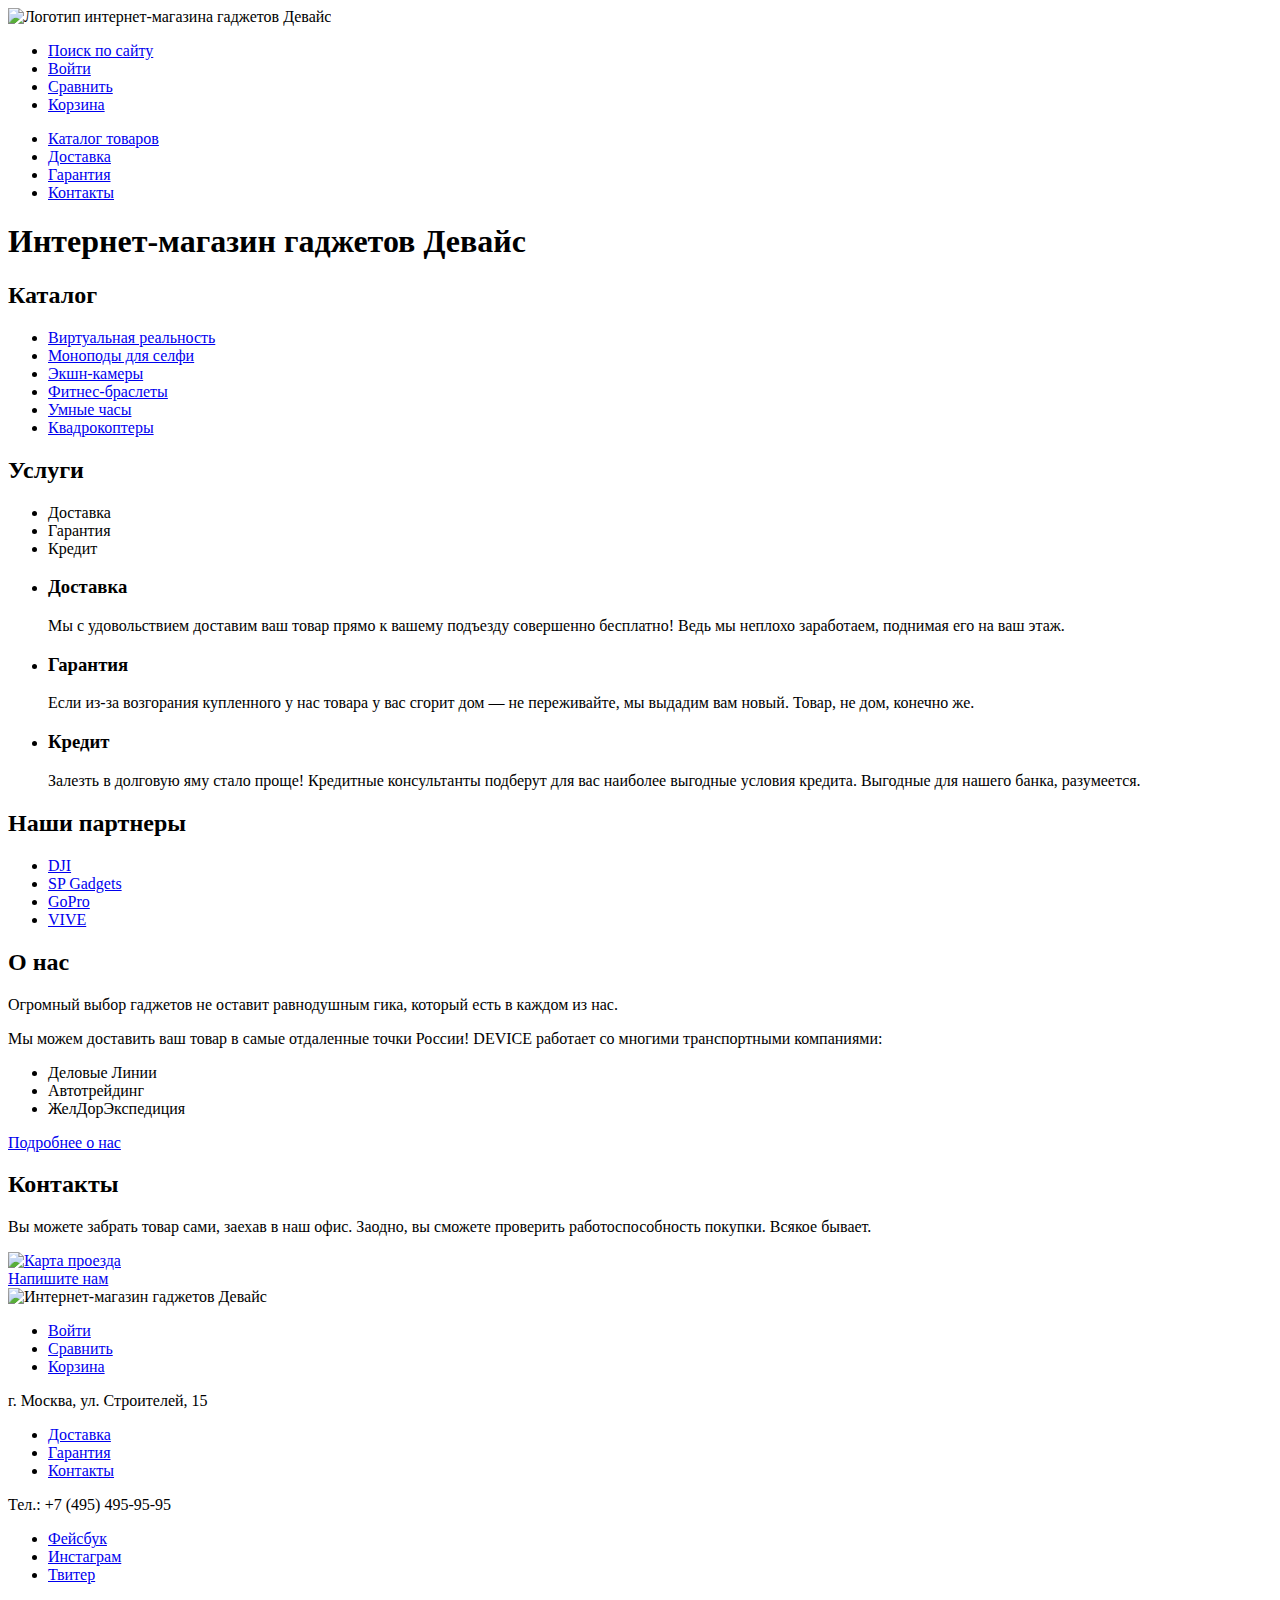
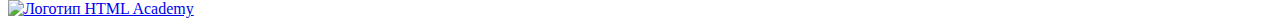
==== index.html @ a8c80d58 "Исправление ошибок во втором задании" ====
<!DOCTYPE html>
<html lang="ru">
  <head>
    <meta charset="utf-8">
    <title>HTML Academy: Девайс</title>
  </head>
  <body>
    <header class="main-header">
      <div class="logo">
        <a class="main-header-logo">
          <img src="img/logo.svg" alt="Логотип интернет-магазина гаджетов Девайс">
        </a>
      </div>
      <nav class="main-navigation">
        <ul class="user-navigation">
          <li><a class="search" href="search.html">Поиск по сайту</a></li>
          <li><a class="login-link" href="login.html">Войти</a></li>
          <li><a href="compare.html">Сравнить</a></li>
          <li><a class="shopping-cart" href="#">Корзина</a></li>
        </ul>
        <ul class="site-navigation">
          <li><a href="#">Каталог товаров</a></li>
          <li><a href="#">Доставка</a></li>
          <li><a href="#">Гарантия</a></li>
          <li><a href="#">Контакты</a></li>
        </ul>
      </nav>
    </header>
    <section>
      <!--Здесь будет слайдер-->
    </section>
    <main>
      <h1 class="visually-hidden">Интернет-магазин гаджетов Девайс</h1>
      <section class="catalog">
        <h2 class="visually-hidden">Каталог</h2>
        <ul class="catalog-list">
          <li class="catalog-item"><a href="#">Виртуальная реальность</a></li>
          <li class="catalog-item"><a href="monopods.html">Моноподы для селфи</a></li>
          <li class="catalog-item"><a href="#">Экшн-камеры</a></li>
          <li class="catalog-item"><a href="#">Фитнес-браслеты</a></li>
          <li class="catalog-item"><a href="#">Умные часы</a></li>
          <li class="catalog-item"><a href="#">Квадрокоптеры</a></li>
        </ul>
      </section>
      <!--Слайдер с услугами. Еще не придумала как сделать правильно.-->
      <section class="services">
        <h2 class="visually-hidden">Услуги</h2>
        <ul class="services-list slider-controls">
          <li class="services-item">
            Доставка
          </li>
          <li class="services-item">
            Гарантия
          </li>
          <li class="services-item">
            Кредит
          </li>
        </ul>
        <ul>
          <li>
            <h3>Доставка</h3>
            <p>Мы с удовольствием доставим ваш товар прямо к вашему подъезду совершенно бесплатно! Ведь мы неплохо заработаем, поднимая его на ваш этаж.</p>
          </li>
          <li>
            <h3>Гарантия</h3>
            <p>Если из-за возгорания купленного у нас товара у вас сгорит дом — не переживайте, мы выдадим вам новый. Товар, не дом, конечно же.</p>
          </li>
          <li>
            <h3>Кредит</h3>
            <p>Залезть в долговую яму стало проще! Кредитные консультанты подберут для вас наиболее выгодные условия кредита. Выгодные для нашего банка, разумеется.</p>
          </li>
        </ul>
      </section>
      <section class="partners">
        <h2 class="visually-hidden">Наши партнеры</h2>
        <ul>
          <li><a href="#">DJI</a></li>
          <li><a href="#">SP Gadgets</a></li>
          <li><a href="#">GoPro</a></li>
          <li><a href="#">VIVE</a></li>
        </ul>
      </section>
      <section class="about-company">
        <h2>О нас</h2>
        <p>Огромный выбор гаджетов не оставит равнодушным гика, который есть в каждом из нас.</p>
        <p>Мы можем доставить ваш товар в самые отдаленные точки России! DEVICE работает со многими транспортными компаниями:</p>
        <ul>
          <li>Деловые Линии</li>
          <li>Автотрейдинг</li>
          <li>ЖелДорЭкспедиция</li>
        </ul>
        <a class="full-information" href="#">Подробнее о нас</a>
      </section>
      <section>
        <h2>Контакты</h2>
        <p>Вы можете забрать товар сами, заехав в наш офис. Заодно, вы сможете проверить работоспособность покупки. Всякое бывает.</p>
        <div class="map">
          <a href="#">
            <img src="img/map.jpg" alt="Карта проезда">
          </a>
        </div>
        <a class="feedback" href="feedback.html">Напишите нам</a>
      </section>
    </main>
    
    <footer class="main-footer">
      <div class="footer-logo"><a><img src="img/logo.svg" alt="Интернет-магазин гаджетов Девайс"></a></div>
      <ul class="user-menu">
        <li><a href="#">Войти</a></li>
        <li><a href="#">Сравнить</a></li>
        <li><a href="#">Корзина</a></li>
      </ul>
      <div class="adress">г. Москва, ул. Строителей, 15</div>
      <ul class="main-menu">
        <li><a href="#">Доставка</a></li>
        <li><a href="#">Гарантия</a></li>
        <li><a href="#">Контакты</a></li>
      </ul>
      <div class="phone">Тел.: +7 (495) 495-95-95</div>
      <div class="footer-social">
        <ul>
          <li>
            <a class="social-button social-facebook" href="#">
              <span class="visually-hidden">Фейсбук</span>
            </a>
          </li>
          <li>
            <a class="social-button social-instagram" href="#">
              <span class="visually-hidden">Инстаграм</span>
            </a>
          </li>
          <li>
            <a class="social-button social-twitter" href="#">
              <span class="visually-hidden">Твитер</span>
            </a>
          </li>
        </ul>
      </div>
      <div class="footer-copyright">
        <a class="footer-copyright-logo" href="https://htmlacademy.ru/intensive/htmlcss">
          <img src="img/htmlacademy-logo.svg" width="27" height="35" alt="Логотип HTML Academy">
        </a>
      </div>
    </footer>
  </body>
</html>
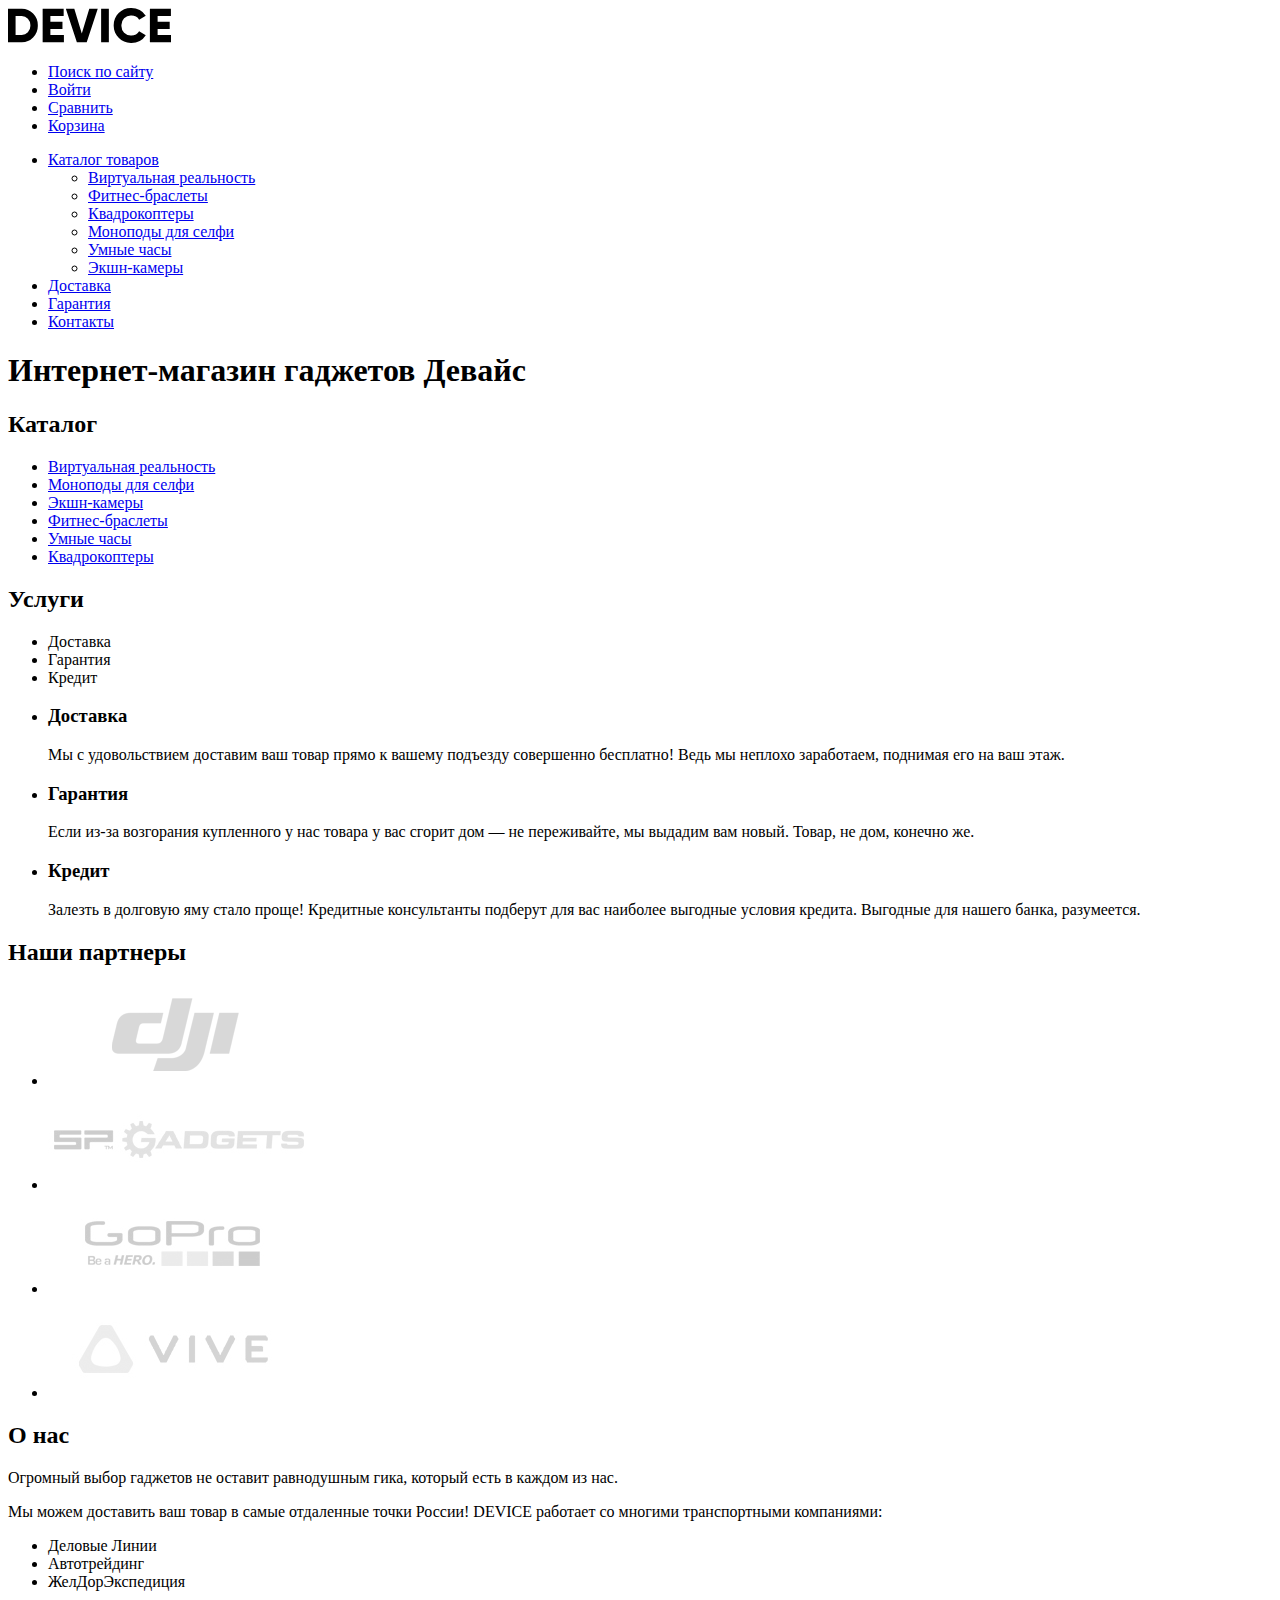
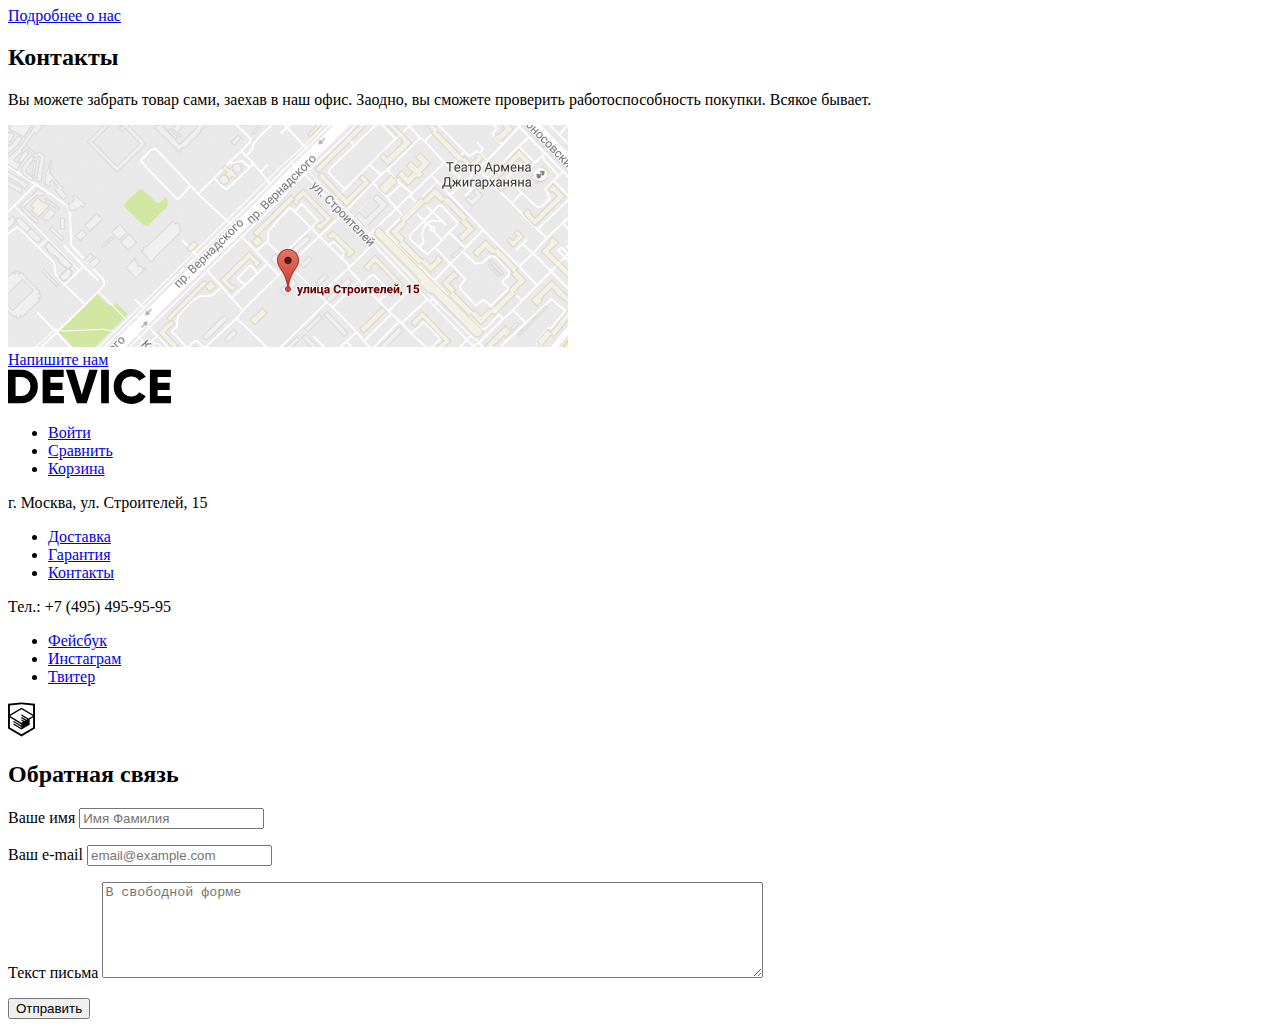
==== commit be3c5f70: "Добавляет изображения в разметку  и разметку для формы обратной связи" ====
--- a/index.html
+++ b/index.html
@@ -8,7 +8,7 @@
     <header class="main-header">
       <div class="logo">
         <a class="main-header-logo">
-          <img src="img/logo.svg" alt="Логотип интернет-магазина гаджетов Девайс">
+          <img src="img/logo.svg" width="163" height="35" alt="Логотип интернет-магазина гаджетов Девайс">
         </a>
       </div>
       <nav class="main-navigation">
@@ -19,7 +19,16 @@
           <li><a class="shopping-cart" href="#">Корзина</a></li>
         </ul>
         <ul class="site-navigation">
-          <li><a href="#">Каталог товаров</a></li>
+          <li><a href="#">Каталог товаров</a>
+            <ul>
+              <li><a href="#">Виртуальная реальность</a></li>
+              <li><a href="#">Фитнес-браслеты</a></li>
+              <li><a href="#">Квадрокоптеры</a></li>
+              <li><a href="monopods.html">Моноподы для селфи</a></li>
+              <li><a href="#">Умные часы</a></li>
+              <li><a href="#">Экшн-камеры</a></li>
+            </ul>
+          </li>
           <li><a href="#">Доставка</a></li>
           <li><a href="#">Гарантия</a></li>
           <li><a href="#">Контакты</a></li>
@@ -74,10 +83,10 @@
       <section class="partners">
         <h2 class="visually-hidden">Наши партнеры</h2>
         <ul>
-          <li><a href="#">DJI</a></li>
-          <li><a href="#">SP Gadgets</a></li>
-          <li><a href="#">GoPro</a></li>
-          <li><a href="#">VIVE</a></li>
+          <li><a href="#"><img src="img/logo-1.png" width="260" height="100" alt="DJI"></a></li>
+          <li><a href="#"><img src="img/logo-2.png" width="260" height="100" alt="SP Gadgets"></a></li>
+          <li><a href="#"><img src="img/logo-3.png" width="260" height="100" alt="GoPro"></a></li>
+          <li><a href="#"><img src="img/logo-4.png" width="260" height="100" alt="VIVE"></a></li>
         </ul>
       </section>
       <section class="about-company">
@@ -96,7 +105,7 @@
         <p>Вы можете забрать товар сами, заехав в наш офис. Заодно, вы сможете проверить работоспособность покупки. Всякое бывает.</p>
         <div class="map">
           <a href="#">
-            <img src="img/map.jpg" alt="Карта проезда">
+            <img src="img/map.png" width="560" height="222" alt="Карта проезда">
           </a>
         </div>
         <a class="feedback" href="feedback.html">Напишите нам</a>
@@ -142,5 +151,24 @@
         </a>
       </div>
     </footer>
+
+    <section class="modal modal-feedback">
+      <h2 class="visually-hidden">Обратная связь</h2>
+      <form class="feedback-form" action="https://echo.htmlacademy.ru" method="post">
+        <p>
+          <label for="feedback-user-name">Ваше имя</label>
+          <input id="feedback-user-name" type="text" name="feedback-user-name" placeholder="Имя Фамилия">
+        </p>
+        <p>
+          <label for="feedback-user-email">Ваш e-mail</label>
+          <input id="feedback-user-email" type="text" name="feedback-user-email" placeholder="email@example.com">
+        </p>
+        <p>
+          <label for="feedback-message">Текст письма</label>
+          <textarea id="feedback-message" name="feedback-message" rows="6" cols="80" placeholder="В свободной форме"></textarea>
+        </p>
+        <button class="button" type="submit">Отправить</button>
+      </form>
+    </section>
   </body>
 </html>
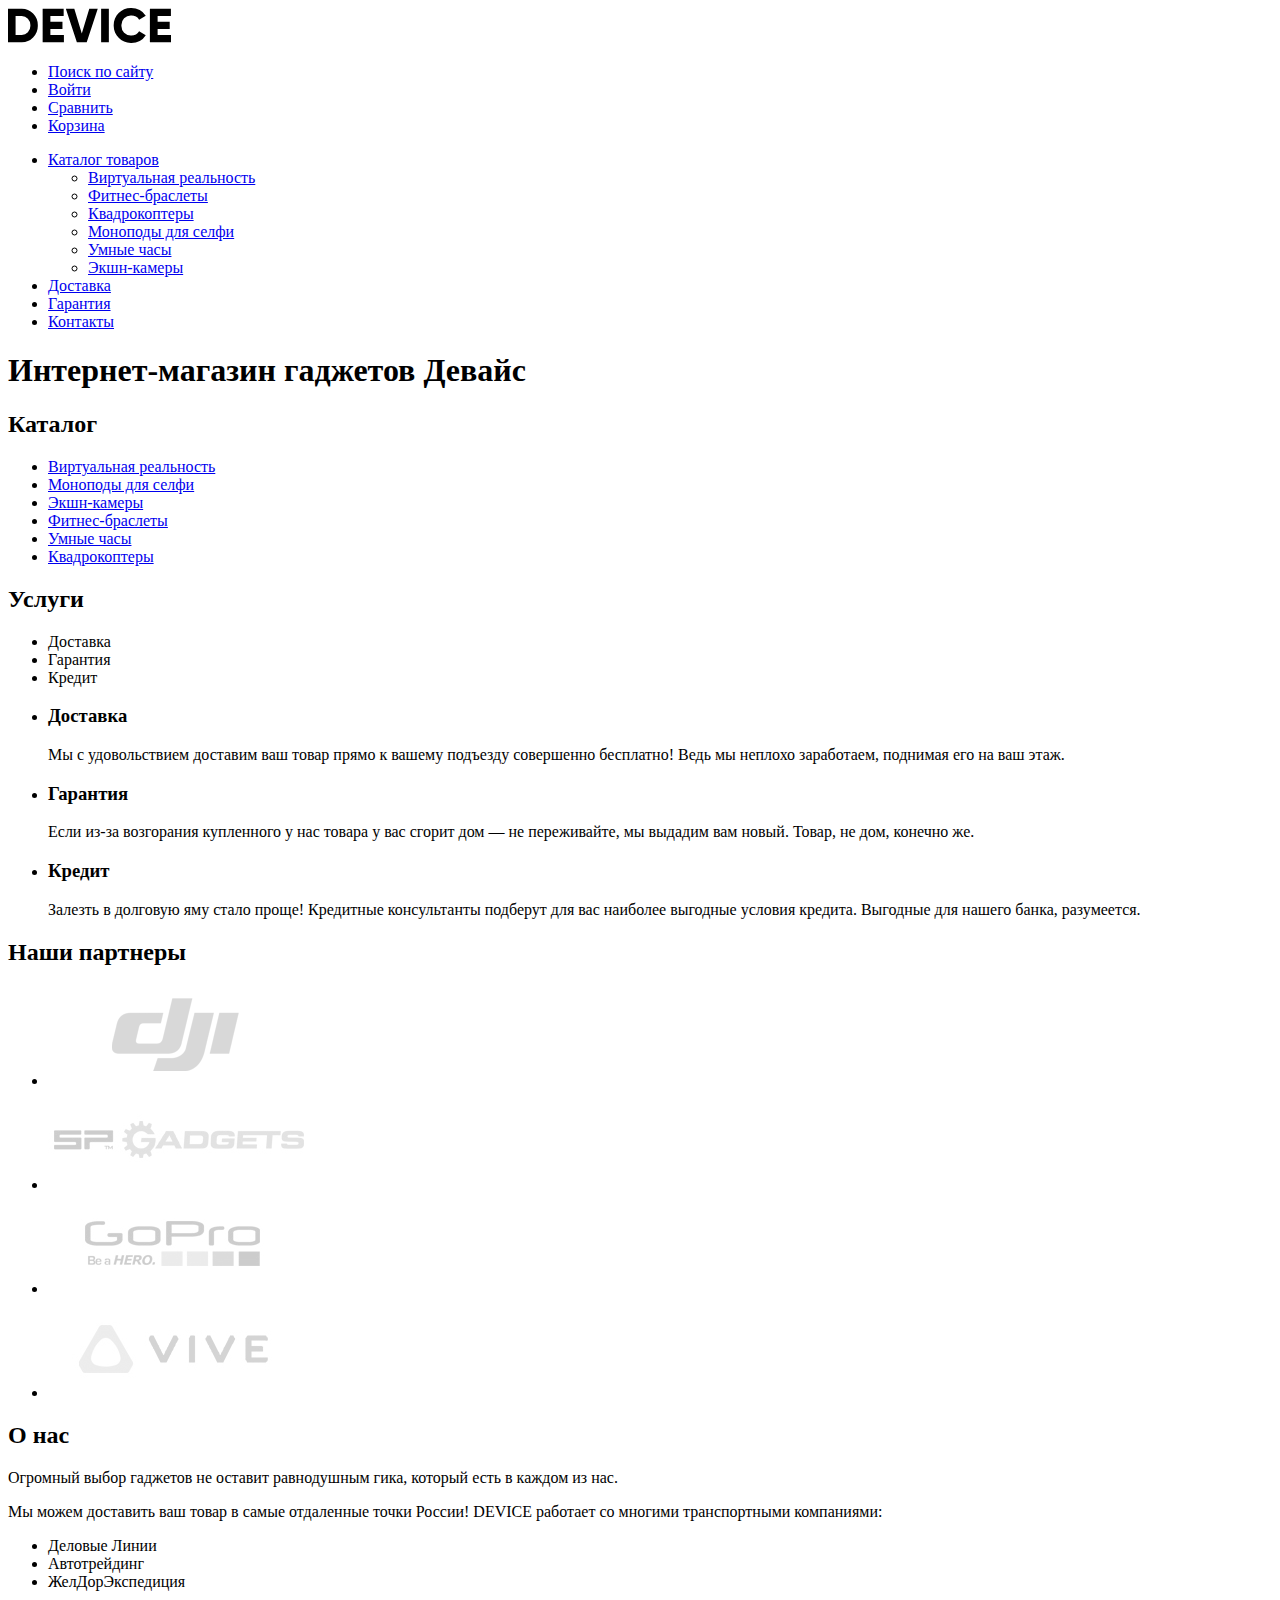
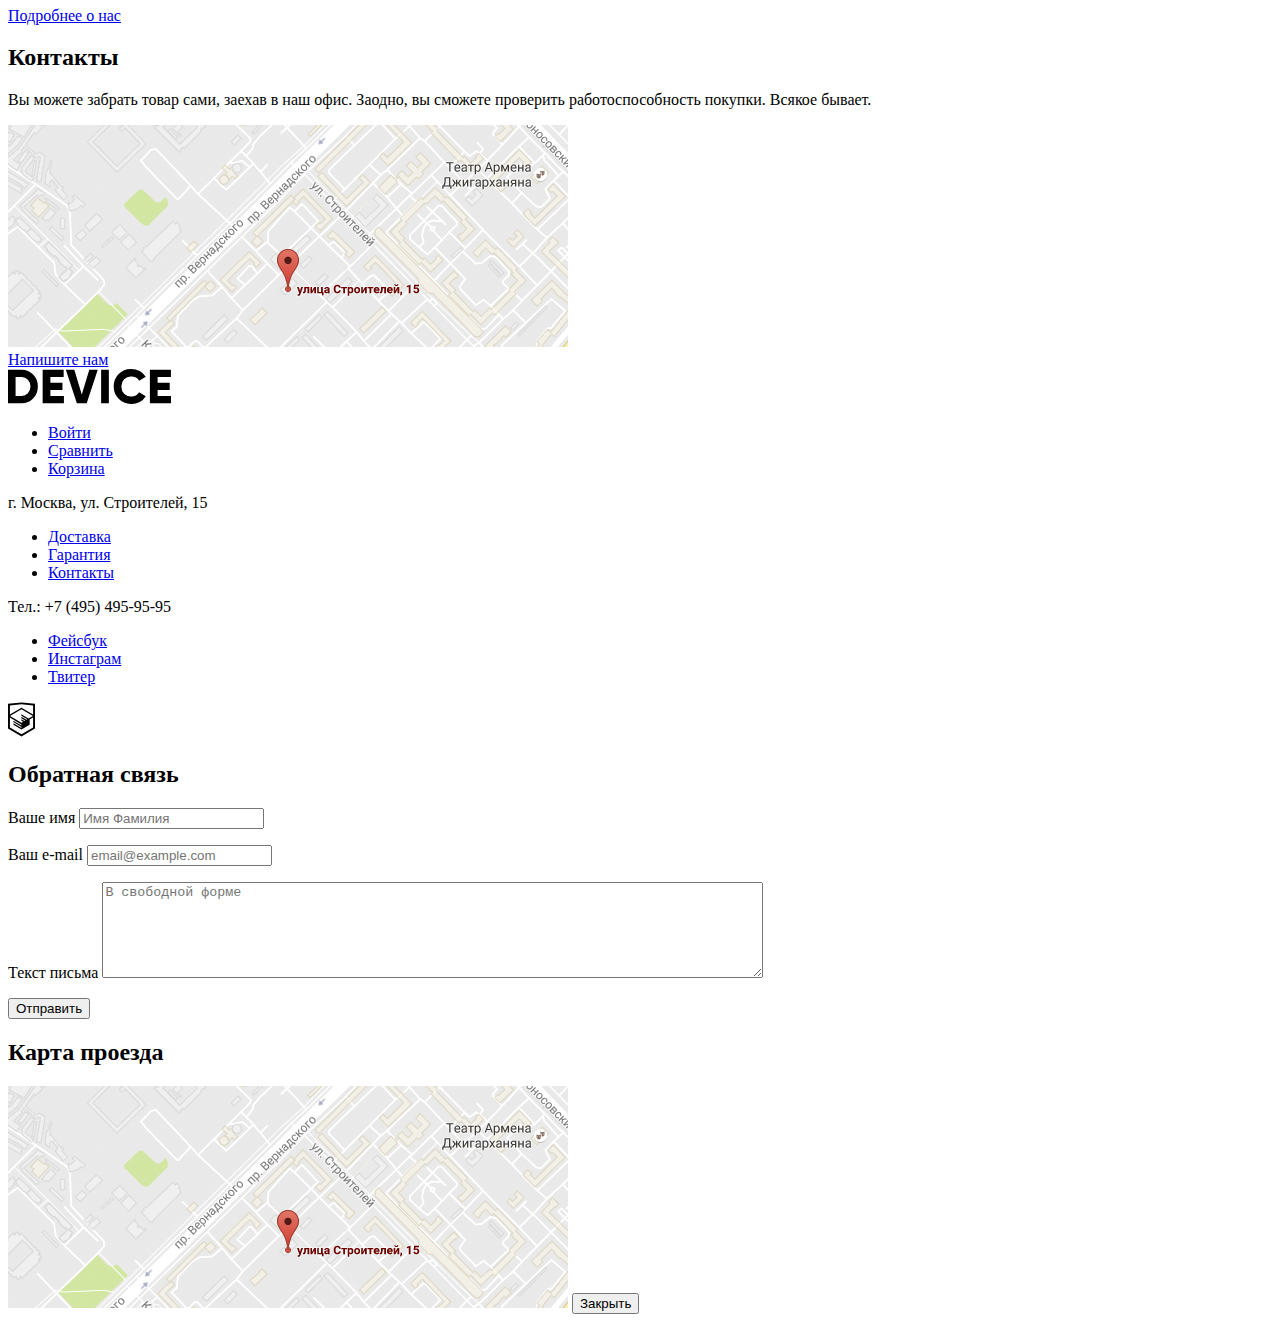
==== commit c0ce19e5: "Добавлены модальные окна и формы" ====
--- a/index.html
+++ b/index.html
@@ -170,5 +170,10 @@
         <button class="button" type="submit">Отправить</button>
       </form>
     </section>
+    <section class="modal modal-feedback">
+      <h2 class="visually-hidden">Карта проезда</h2>
+      <img src="img/map.png" width="560" height="222" alt="Карта проезда">
+      <button class="modal-close" type="button">Закрыть</button>
+    </section>
   </body>
 </html>
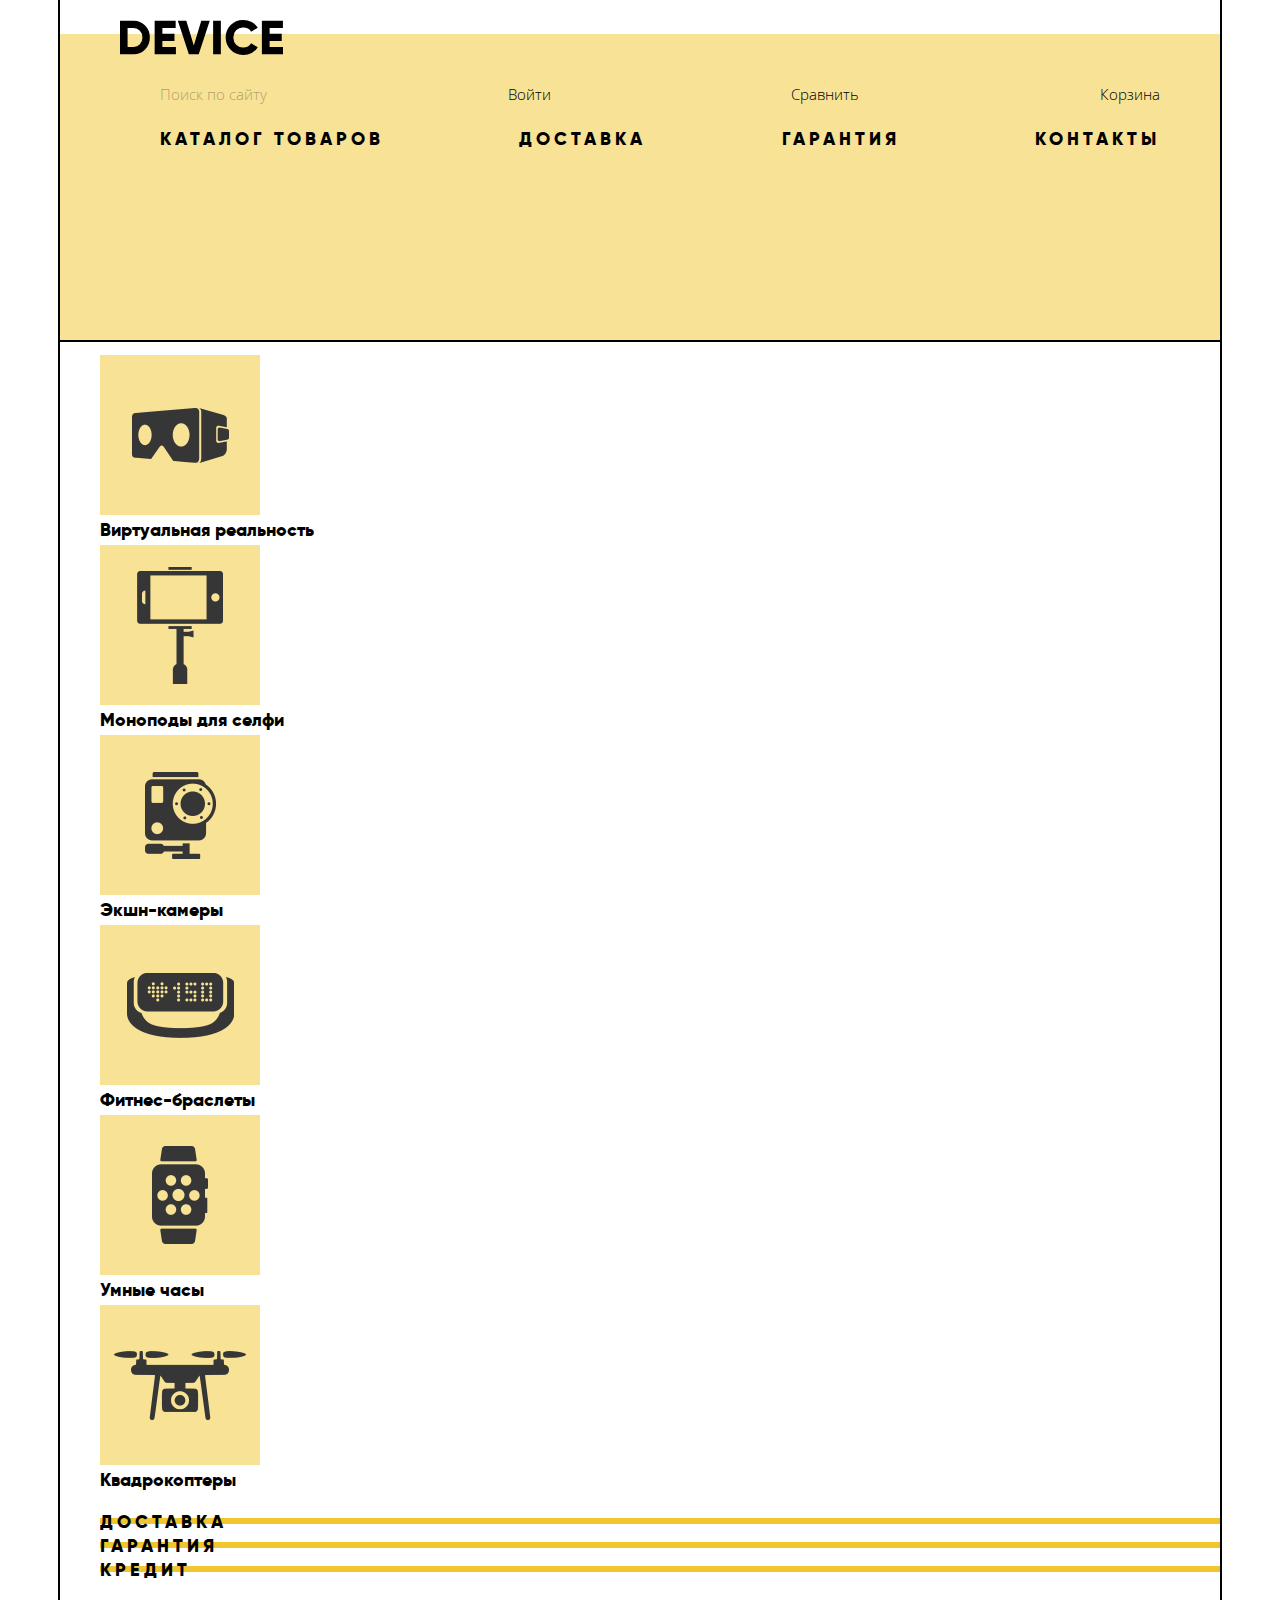
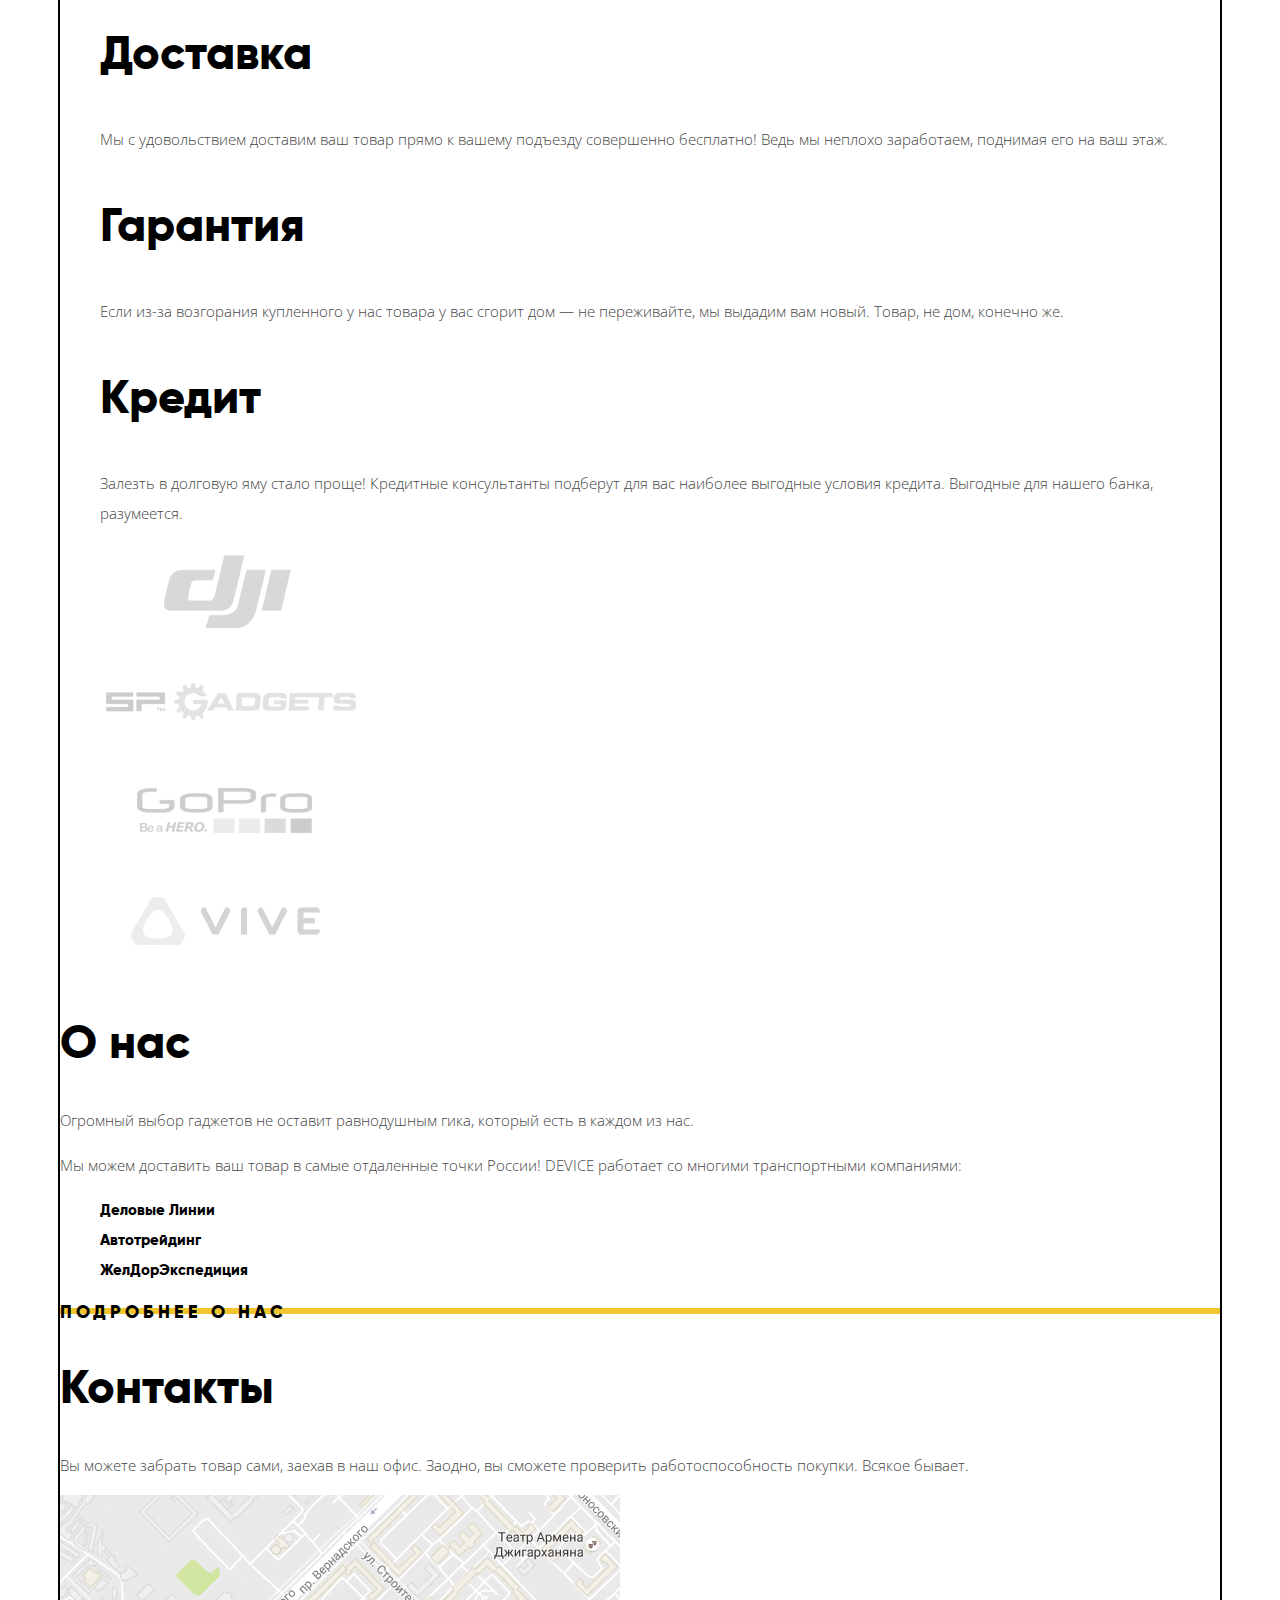
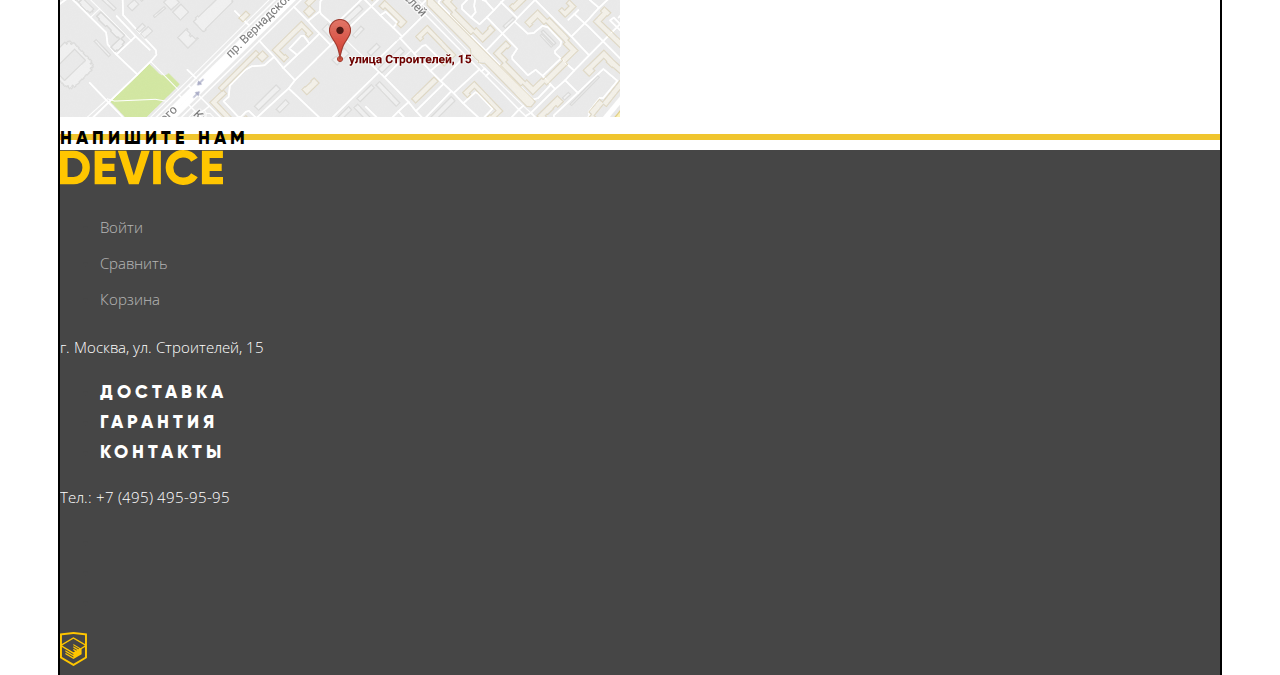
==== commit 23b55605: "Добавляет стили для шрифтов и фонов" ====
--- a/index.html
+++ b/index.html
@@ -3,155 +3,212 @@
   <head>
     <meta charset="utf-8">
     <title>HTML Academy: Девайс</title>
+    <link href="https://fonts.googleapis.com/css?family=Open+Sans:300&amp;subset=cyrillic" rel="stylesheet">
+    <link rel="stylesheet" href="css/normalize.css">
+    <link rel="stylesheet" href="css/style.css">
   </head>
   <body>
-    <header class="main-header">
-      <div class="logo">
-        <a class="main-header-logo">
-          <img src="img/logo.svg" width="163" height="35" alt="Логотип интернет-магазина гаджетов Девайс">
-        </a>
-      </div>
-      <nav class="main-navigation">
-        <ul class="user-navigation">
-          <li><a class="search" href="search.html">Поиск по сайту</a></li>
-          <li><a class="login-link" href="login.html">Войти</a></li>
-          <li><a href="compare.html">Сравнить</a></li>
-          <li><a class="shopping-cart" href="#">Корзина</a></li>
+    <div class="site-wrapper">
+      <header class="main-header">
+        <div class="logo">
+          <a class="main-header-logo">
+            <img src="img/logo.svg" width="163" height="35" alt="Логотип интернет-магазина гаджетов Девайс">
+          </a>
+        </div>
+        <nav class="main-navigation">
+          <ul class="user-navigation">
+            <li class="search"><a href="search.html">Поиск по сайту</a>
+              <section class="modal modal-search">
+                <form action="https://echo.htmlacademy.ru" method="get">
+                  <label for="search" class="visually-hidden">Введите поисковый запрос</label>
+                  <input type="text" name="search" id="search">
+                  <button class="button" type="submit">Найти</button>
+                </form>
+              </section>
+            </li>
+            <li><a class="login-link" href="login.html">Войти</a>          </li>
+            <li><a href="compare.html">Сравнить</a></li>
+            <li><a class="shopping-cart" href="#">Корзина</a></li>
+          </ul>
+          <ul class="site-navigation">
+            <li class="first-level-menu"><a href="#">Каталог товаров</a>
+              <ul class="site-navigation-submenu">
+                <li><a href="#">Виртуальная реальность</a></li>
+                <li><a href="#">Фитнес-браслеты</a></li>
+                <li><a href="#">Квадрокоптеры</a></li>
+                <li><a href="monopods.html">Моноподы для селфи</a></li>
+                <li><a href="#">Умные часы</a></li>
+                <li><a href="#">Экшн-камеры</a></li>
+              </ul>
+            </li>
+            <li><a href="#">Доставка</a></li>
+            <li><a href="#">Гарантия</a></li>
+            <li><a href="#">Контакты</a></li>
+          </ul>
+        </nav>
+      </header>
+      <section>
+        <!--Здесь будет слайдер-->
+      </section>
+      <main>
+        <h1 class="visually-hidden">Интернет-магазин гаджетов Девайс</h1>
+        <section class="catalog">
+          <h2 class="visually-hidden">Каталог</h2>
+          <ul class="catalog-list">
+            <li class="catalog-item">
+              <a href="#">
+                <div class="catalog-item-img">
+                  <img src="img/popular-1.png" alt="Виртуальная реальность">
+                </div>
+                Виртуальная реальность
+              </a>
+            </li>
+            <li class="catalog-item">
+              <a href="monopods.html">
+                <div class="catalog-item-img">
+                  <img src="img/popular-2.png" alt="Моноподы для селфи">
+                </div>
+                Моноподы для селфи
+              </a>
+            </li>
+            <li class="catalog-item">
+              <a href="#">
+                <div class="catalog-item-img">
+                  <img src="img/popular-3.png" alt="Экшн-камеры">
+                </div>
+                Экшн-камеры
+              </a>
+            </li>
+            <li class="catalog-item">
+              <a href="#">
+                <div class="catalog-item-img">
+                  <img src="img/popular-4.png" alt="Фитнес-браслеты">
+                </div>
+                Фитнес-браслеты
+              </a>
+            </li>
+            <li class="catalog-item">
+              <a href="#">
+                <div class="catalog-item-img">
+                  <img src="img/popular-5.png" alt="Умные часы">
+                </div>
+                Умные часы
+              </a>
+            </li>
+            <li class="catalog-item">
+              <a href="#">
+                <div class="catalog-item-img">
+                  <img src="img/popular-6.png" alt="Квадрокоптеры">
+                </div>
+                Квадрокоптеры
+              </a>
+            </li>
+          </ul>
+        </section>
+        <!--Слайдер с услугами. Еще не придумала как сделать правильно.-->
+        <section class="services">
+          <h2 class="visually-hidden">Услуги</h2>
+          <ul class="services-list slider-controls">
+            <li class="services-item button">
+              Доставка
+            </li>
+            <li class="services-item button">
+              Гарантия
+            </li>
+            <li class="services-item button">
+              Кредит
+            </li>
+          </ul>
+          <ul class="services-slider-list">
+            <li class="services-slider-item">
+              <h3>Доставка</h3>
+              <p>Мы с удовольствием доставим ваш товар прямо к вашему подъезду совершенно бесплатно! Ведь мы неплохо заработаем, поднимая его на ваш этаж.</p>
+            </li>
+            <li class="services-slider-item">
+              <h3>Гарантия</h3>
+              <p>Если из-за возгорания купленного у нас товара у вас сгорит дом — не переживайте, мы выдадим вам новый. Товар, не дом, конечно же.</p>
+            </li>
+            <li class="services-slider-item">
+              <h3>Кредит</h3>
+              <p>Залезть в долговую яму стало проще! Кредитные консультанты подберут для вас наиболее выгодные условия кредита. Выгодные для нашего банка, разумеется.</p>
+            </li>
+          </ul>
+        </section>
+        <section class="partners">
+          <h2 class="visually-hidden">Наши партнеры</h2>
+          <ul class="partner-list">
+            <li><a href="#"><img src="img/logo-1.png" width="260" height="100" alt="DJI"></a></li>
+            <li><a href="#"><img src="img/logo-2.png" width="260" height="100" alt="SP Gadgets"></a></li>
+            <li><a href="#"><img src="img/logo-3.png" width="260" height="100" alt="GoPro"></a></li>
+            <li><a href="#"><img src="img/logo-4.png" width="260" height="100" alt="VIVE"></a></li>
+          </ul>
+        </section>
+        <section class="about-company">
+          <h2>О нас</h2>
+          <p>Огромный выбор гаджетов не оставит равнодушным гика, который есть в каждом из нас.</p>
+          <p>Мы можем доставить ваш товар в самые отдаленные точки России! DEVICE работает со многими транспортными компаниями:</p>
+          <ul>
+            <li>Деловые Линии</li>
+            <li>Автотрейдинг</li>
+            <li>ЖелДорЭкспедиция</li>
+          </ul>
+          <a class="full-information button" href="#">Подробнее о нас</a>
+        </section>
+        <section class="contacts">
+          <h2>Контакты</h2>
+          <p>Вы можете забрать товар сами, заехав в наш офис. Заодно, вы сможете проверить работоспособность покупки. Всякое бывает.</p>
+          <div class="map">
+            <a href="#">
+              <img src="img/map.png" width="560" height="222" alt="Карта проезда">
+            </a>
+          </div>
+          <a class="feedback button" href="feedback.html">Напишите нам</a>
+        </section>
+      </main>
+  
+      <footer class="main-footer">
+        <div class="footer-logo"><a><img src="img/logo-footer.svg" alt="Интернет-магазин гаджетов Девайс"></a></div>
+        <ul class="secondary-user-navigation">
+          <li><a href="#">Войти</a></li>
+          <li><a href="#">Сравнить</a></li>
+          <li><a href="#">Корзина</a></li>
         </ul>
-        <ul class="site-navigation">
-          <li><a href="#">Каталог товаров</a>
-            <ul>
-              <li><a href="#">Виртуальная реальность</a></li>
-              <li><a href="#">Фитнес-браслеты</a></li>
-              <li><a href="#">Квадрокоптеры</a></li>
-              <li><a href="monopods.html">Моноподы для селфи</a></li>
-              <li><a href="#">Умные часы</a></li>
-              <li><a href="#">Экшн-камеры</a></li>
-            </ul>
-          </li>
+        <div class="address">г. Москва, ул. Строителей, 15</div>
+        <ul class="secondary-site-navigation">
           <li><a href="#">Доставка</a></li>
           <li><a href="#">Гарантия</a></li>
           <li><a href="#">Контакты</a></li>
         </ul>
-      </nav>
-    </header>
-    <section>
-      <!--Здесь будет слайдер-->
-    </section>
-    <main>
-      <h1 class="visually-hidden">Интернет-магазин гаджетов Девайс</h1>
-      <section class="catalog">
-        <h2 class="visually-hidden">Каталог</h2>
-        <ul class="catalog-list">
-          <li class="catalog-item"><a href="#">Виртуальная реальность</a></li>
-          <li class="catalog-item"><a href="monopods.html">Моноподы для селфи</a></li>
-          <li class="catalog-item"><a href="#">Экшн-камеры</a></li>
-          <li class="catalog-item"><a href="#">Фитнес-браслеты</a></li>
-          <li class="catalog-item"><a href="#">Умные часы</a></li>
-          <li class="catalog-item"><a href="#">Квадрокоптеры</a></li>
-        </ul>
-      </section>
-      <!--Слайдер с услугами. Еще не придумала как сделать правильно.-->
-      <section class="services">
-        <h2 class="visually-hidden">Услуги</h2>
-        <ul class="services-list slider-controls">
-          <li class="services-item">
-            Доставка
-          </li>
-          <li class="services-item">
-            Гарантия
-          </li>
-          <li class="services-item">
-            Кредит
-          </li>
-        </ul>
-        <ul>
-          <li>
-            <h3>Доставка</h3>
-            <p>Мы с удовольствием доставим ваш товар прямо к вашему подъезду совершенно бесплатно! Ведь мы неплохо заработаем, поднимая его на ваш этаж.</p>
-          </li>
-          <li>
-            <h3>Гарантия</h3>
-            <p>Если из-за возгорания купленного у нас товара у вас сгорит дом — не переживайте, мы выдадим вам новый. Товар, не дом, конечно же.</p>
-          </li>
-          <li>
-            <h3>Кредит</h3>
-            <p>Залезть в долговую яму стало проще! Кредитные консультанты подберут для вас наиболее выгодные условия кредита. Выгодные для нашего банка, разумеется.</p>
-          </li>
-        </ul>
-      </section>
-      <section class="partners">
-        <h2 class="visually-hidden">Наши партнеры</h2>
-        <ul>
-          <li><a href="#"><img src="img/logo-1.png" width="260" height="100" alt="DJI"></a></li>
-          <li><a href="#"><img src="img/logo-2.png" width="260" height="100" alt="SP Gadgets"></a></li>
-          <li><a href="#"><img src="img/logo-3.png" width="260" height="100" alt="GoPro"></a></li>
-          <li><a href="#"><img src="img/logo-4.png" width="260" height="100" alt="VIVE"></a></li>
-        </ul>
-      </section>
-      <section class="about-company">
-        <h2>О нас</h2>
-        <p>Огромный выбор гаджетов не оставит равнодушным гика, который есть в каждом из нас.</p>
-        <p>Мы можем доставить ваш товар в самые отдаленные точки России! DEVICE работает со многими транспортными компаниями:</p>
-        <ul>
-          <li>Деловые Линии</li>
-          <li>Автотрейдинг</li>
-          <li>ЖелДорЭкспедиция</li>
-        </ul>
-        <a class="full-information" href="#">Подробнее о нас</a>
-      </section>
-      <section>
-        <h2>Контакты</h2>
-        <p>Вы можете забрать товар сами, заехав в наш офис. Заодно, вы сможете проверить работоспособность покупки. Всякое бывает.</p>
-        <div class="map">
-          <a href="#">
-            <img src="img/map.png" width="560" height="222" alt="Карта проезда">
+        <div class="phone">Тел.: +7 (495) 495-95-95</div>
+        <div class="footer-social">
+          <ul>
+            <li>
+              <a class="social-button social-facebook" href="#">
+                <span class="visually-hidden">Фейсбук</span>
+              </a>
+            </li>
+            <li>
+              <a class="social-button social-instagram" href="#">
+                <span class="visually-hidden">Инстаграм</span>
+              </a>
+            </li>
+            <li>
+              <a class="social-button social-twitter" href="#">
+                <span class="visually-hidden">Твитер</span>
+              </a>
+            </li>
+          </ul>
+        </div>
+        <div class="footer-copyright">
+          <a class="footer-copyright-logo" href="https://htmlacademy.ru/intensive/htmlcss">
+            <svg version="1.1" id="Layer_1" xmlns="http://www.w3.org/2000/svg" xmlns:xlink="http://www.w3.org/1999/xlink" fill="#ffc600" x="0px" y="0px" width="26.943px" height="34.09px" viewBox="0 0 26.943 34.09" enable-background="new 0 0 26.943 34.09" xml:space="preserve">
+  <path d="M13.62,0.017L13.472,0L0,1.412v24.661l13.473,8.017l13.43-7.99l0.042-0.025V1.412L13.62,0.017z M25.019,12.127L13.495,5.334 L13.494,5.23l-0.087,0.05l-0.088-0.056v0.109L1.925,12.118V3.147l11.548-1.212l11.547,1.212V12.127z M13.405,6.787L24.923,13.5 l-4.479,2.64l-7.093-4.221l-0.014,1.415l5.904,3.513l-0.86,0.507l-5.03-2.992l-0.014,1.415l3.827,2.275l-0.782,0.523l-3.031-1.787 l-0.014,1.413l1.853,1.091l-1.8,1.081L2.034,13.622L13.405,6.787z M1.925,15.127l11.411,6.791l0.016,1.044L5.41,18.234L5.395,19.65 l7.979,4.795l0.018,1.076l-7.973-4.74l-0.013,1.414l8.021,4.822l0.046,0.025l8.143-4.872l-0.011-5.177l3.415-2.036v10.021 L13.472,31.85L1.925,24.979V15.127z"/>
+</svg>
           </a>
         </div>
-        <a class="feedback" href="feedback.html">Напишите нам</a>
-      </section>
-    </main>
+      </footer>
+    </div>
     
-    <footer class="main-footer">
-      <div class="footer-logo"><a><img src="img/logo.svg" alt="Интернет-магазин гаджетов Девайс"></a></div>
-      <ul class="user-menu">
-        <li><a href="#">Войти</a></li>
-        <li><a href="#">Сравнить</a></li>
-        <li><a href="#">Корзина</a></li>
-      </ul>
-      <div class="adress">г. Москва, ул. Строителей, 15</div>
-      <ul class="main-menu">
-        <li><a href="#">Доставка</a></li>
-        <li><a href="#">Гарантия</a></li>
-        <li><a href="#">Контакты</a></li>
-      </ul>
-      <div class="phone">Тел.: +7 (495) 495-95-95</div>
-      <div class="footer-social">
-        <ul>
-          <li>
-            <a class="social-button social-facebook" href="#">
-              <span class="visually-hidden">Фейсбук</span>
-            </a>
-          </li>
-          <li>
-            <a class="social-button social-instagram" href="#">
-              <span class="visually-hidden">Инстаграм</span>
-            </a>
-          </li>
-          <li>
-            <a class="social-button social-twitter" href="#">
-              <span class="visually-hidden">Твитер</span>
-            </a>
-          </li>
-        </ul>
-      </div>
-      <div class="footer-copyright">
-        <a class="footer-copyright-logo" href="https://htmlacademy.ru/intensive/htmlcss">
-          <img src="img/htmlacademy-logo.svg" width="27" height="35" alt="Логотип HTML Academy">
-        </a>
-      </div>
-    </footer>
-
     <section class="modal modal-feedback">
       <h2 class="visually-hidden">Обратная связь</h2>
       <form class="feedback-form" action="https://echo.htmlacademy.ru" method="post">
@@ -170,7 +227,7 @@
         <button class="button" type="submit">Отправить</button>
       </form>
     </section>
-    <section class="modal modal-feedback">
+    <section class="modal modal-map">
       <h2 class="visually-hidden">Карта проезда</h2>
       <img src="img/map.png" width="560" height="222" alt="Карта проезда">
       <button class="modal-close" type="button">Закрыть</button>
--- a/css/style.css
+++ b/css/style.css
@@ -0,0 +1,383 @@
+@font-face {
+    font-family: 'gilroyextrabold';
+    src: url('../fonts/gilroy-extrabold-webfont.woff2') format('woff2'),
+    url('../fonts/gilroy-extrabold-webfont.woff') format('woff');
+    font-weight: normal;
+    font-style: normal;
+}
+
+@font-face {
+    font-family: 'gilroylight';
+    src: url('../fonts/gilroy-light-webfont.woff2') format('woff2'),
+    url('../fonts/gilroy-light-webfont.woff') format('woff');
+    font-weight: normal;
+    font-style: normal;
+}
+
+body {
+    margin: 0;
+
+    font-family: 'Open Sans', 'Arial', sans-serif;
+    font-size: 15px;
+    font-weight: 300;
+    line-height: 30px;
+    color: #464646;
+
+    background-color: #ffffff;
+}
+
+a {
+    text-decoration: none;
+}
+
+.visually-hidden,
+input[type="checkbox"].visually-hidden,
+input[type="radio"].visually-hidden {
+    position: absolute;
+
+    width: 1px;
+    height: 1px;
+    margin: -1px;
+    padding: 0;
+    white-space: nowrap;
+
+    border: 0;
+
+    -webkit-clip-path: inset(100%);
+
+    clip-path: inset(100%);
+    clip: rect(0 0 0 0);
+    overflow: hidden;
+}
+
+.site-wrapper {
+    width: 1160px;
+    margin: 0 auto;
+    padding: 0;
+
+    outline: 2px solid #000000;
+}
+
+.main-header {
+    width: 1160px;
+    min-height: 340px;
+    box-sizing: border-box;
+    padding-top: 20px;
+    padding-left: 60px;
+    padding-right: 60px;
+
+    background-image: linear-gradient(to bottom, #ffffff 10%, #f7e296 10%, #f7e296 100%);
+    outline: 2px solid #000000;
+}
+
+.main-header-logo:hover {
+    opacity: 0.6;
+}
+
+.main-header-logo:focus,
+.main-header-logo:active {
+    opacity: 0.3;
+}
+
+.user-navigation,
+.site-navigation,
+.site-navigation-submenu{
+    list-style: none;
+}
+
+/*может не стоит дублировать?*/
+.user-navigation {
+    display: flex;
+    justify-content: space-between;
+}
+
+.user-navigation a {
+    font-size: 15px;
+    font-weight: 300;
+    line-height: 30px;
+    color: #000000;
+}
+
+.user-navigation .search:hover,
+.user-navigation a:hover {
+    opacity: 0.6;
+}
+
+.user-navigation .search,
+.user-navigation a:focus,
+.user-navigation a:active {
+    opacity: 0.3;
+}
+
+.user-navigation .search:focus,
+.user-navigation .search:active {
+    opacity: 1;
+}
+
+.search:hover .modal-search {
+    display: block;
+}
+
+.site-navigation {
+    display: flex;
+    justify-content: space-between;
+}
+
+.site-navigation .first-level-menu {
+    position: relative;
+
+    display: inline-block;
+    vertical-align: middle;
+}
+
+.site-navigation-submenu {
+    position: absolute;
+    left: -40px;
+    top: 50px;
+
+    display: none;
+}
+
+.first-level-menu:hover .site-navigation-submenu {
+    display: block;
+}
+.Контакты {
+    font-size: 18px;
+    font-family: "Gilroy";
+    color: rgb(0, 0, 0);
+    font-weight: bold;
+    text-transform: uppercase;
+    line-height: 1.333;
+    text-align: left;
+    position: absolute;
+    left: 1120.844px;
+    top: 152.003px;
+    z-index: 102;
+}
+
+.site-navigation a {
+    font-family: 'gilroyextrabold', 'Arial', sans-serif;
+    font-size: 18px;
+    font-weight: 400;
+    line-height: 24px;
+    color: #000000;
+    text-transform: uppercase;
+    letter-spacing: 4px;
+}
+
+.site-navigation a:hover
+{
+    opacity: 0.6;
+}
+
+.site-navigation a:focus,
+.site-navigation a:active {
+    opacity: 0.3;
+}
+
+.catalog-list {
+    list-style: none;
+}
+
+.catalog-item a {
+    font-family: 'gilroyextrabold', 'Arial', sans-serif;
+    font-size: 18px;
+    font-weight: 400;
+    line-height: 24px;
+    color: #000000;
+}
+
+.catalog-item a:focus,
+.catalog-item a:active {
+    opacity: 0.3;
+}
+
+.catalog-item-img {
+    display: flex;
+    justify-content: center;
+    align-items: center;
+    margin: 0;
+    padding: 0;
+    width: 160px;
+    height: 160px;
+    text-align: center;
+
+    background-color: #f7e296;
+}
+
+.catalog-item a:hover .catalog-item-img {
+    background-color: #f0c52e;
+}
+
+.catalog-item a:focus .catalog-item-img,
+.catalog-item a:active .catalog-item-img {
+    background-color: #f0c52e;
+    opacity: 0.3;
+}
+
+.services-list {
+    list-style: none;
+}
+
+.services-item {
+    font-family: 'gilroyextrabold', 'Arial', sans-serif;
+    font-size: 18px;
+    font-weight: 400;
+    line-height: 24px;
+    color: #000000;
+    text-transform: uppercase;
+    letter-spacing: 4px;
+}
+
+.services-slider-list {
+    list-style: none;
+}
+
+.services-slider-list h3 {
+    font-family: 'gilroyextrabold', 'Arial', sans-serif;
+    font-size: 47px;
+    font-weight: 400;
+    line-height: 48px;
+    color: #000000;
+}
+
+.services-slider-list p {
+    font-size: 15px;
+    font-weight: 300;
+    line-height: 30px;
+    color: #464646;
+}
+
+.partner-list {
+    list-style: none;
+}
+
+.about-company h2,
+.contacts h2 {
+    font-family: 'gilroyextrabold', 'Arial', sans-serif;
+    font-size: 47px;
+    font-weight: 400;
+    line-height: 48px;
+    color: #000000;
+}
+
+.about-company p,
+.contacts p {
+    font-size: 15px;
+    font-weight: 300;
+    line-height: 30px;
+    color: #464646;
+}
+
+.about-company ul {
+    list-style: none;
+}
+
+.about-company li {
+    font-family: 'gilroyextrabold', 'Arial', sans-serif;
+    font-size: 15px;
+    font-weight: 400;
+    line-height: 30px;
+    color: #000000;
+}
+
+.button {
+    display: block;
+
+    font-family: 'gilroyextrabold', 'Arial', sans-serif;
+    font-size: 18px;
+    font-weight: 400;
+    line-height: 24px;
+    color: #000000;
+    text-transform: uppercase;
+    letter-spacing: 4px;
+
+    background-image: linear-gradient(to bottom, #ffffff 35%, #f0c52e 35%, #f0c52e 60%,  #ffffff 60%, #ffffff 100%);
+}
+
+.button:hover {
+    background-image: none;
+    background-color: #f0c52e;
+}
+
+.button:focus,
+.button:active {
+    color: #f7e184;
+
+    background-image: none;
+    background-color: #000000;
+}
+
+.main-footer {
+    background-color: #464646;
+}
+
+.footer-logo:hover,
+.footer-copyright-logo:hover{
+    opacity: 0.6;
+}
+
+.footer-logo:focus,
+.footer-logo:active,
+.footer-copyright-logo:focus,
+.footer-copyright-logo:active {
+    opacity: 0.3;
+}
+
+.secondary-user-navigation a  {
+    font-size: 15px;
+    line-height: 36px;
+    color: #ffffff;
+
+    background-color: #464646;
+    opacity: 0.6;
+}
+
+.secondary-user-navigation a:hover {
+    opacity: 1;
+}
+
+.secondary-user-navigation a:focus,
+.secondary-user-navigation a:active {
+    opacity: 0.3;
+}
+
+.secondary-site-navigation a  {
+    font-family: 'gilroyextrabold', 'Arial', sans-serif;
+    font-size: 18px;
+    font-weight: 400;
+    line-height: 24px;
+    color: #ffffff;
+    text-transform: uppercase;
+    letter-spacing: 4px;
+
+    background-color: #464646;
+}
+
+.secondary-site-navigation a:hover {
+    opacity: 0.6;
+}
+
+.secondary-site-navigation a:focus,
+.secondary-site-navigation a:active {
+    opacity: 0.3;
+}
+
+.address,
+.phone {
+    font-size: 15px;
+    line-height: 30px;
+    color: #ffffff;
+
+    background-color: #464646;
+}
+
+.modal-search {
+    display: none;
+}
+
+.modal-feedback,
+.modal-map {
+    display: none;
+}
+
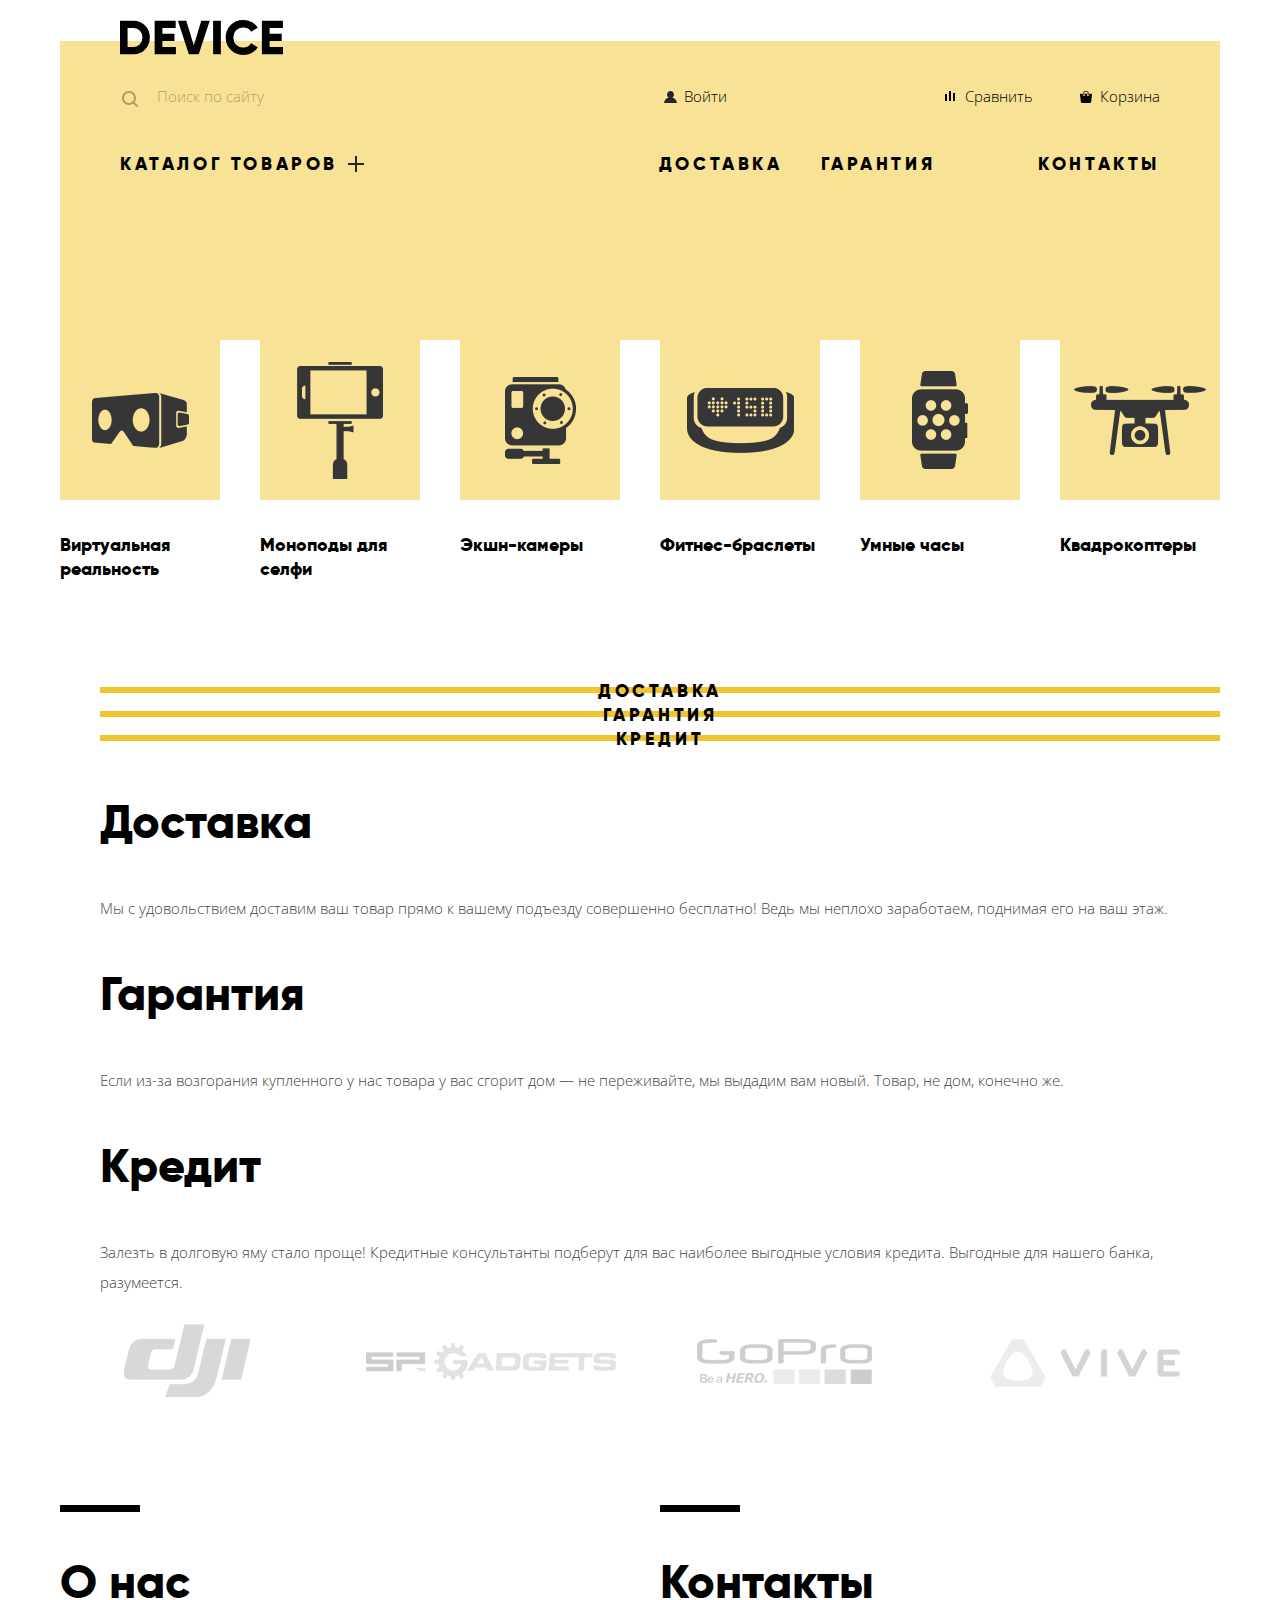
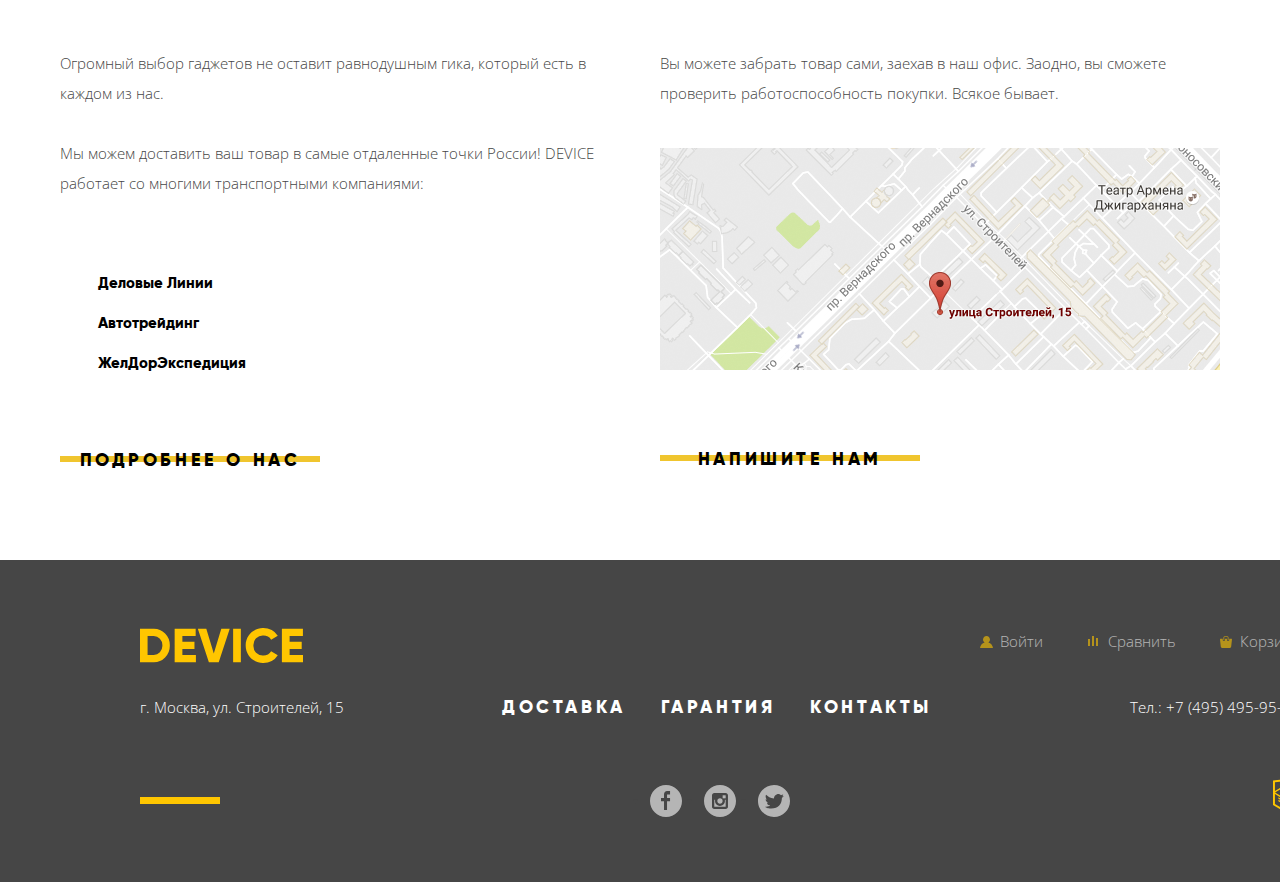
==== commit 5e2834ee: "Доработка шапки и футера главной страницы" ====
--- a/index.html
+++ b/index.html
@@ -17,33 +17,35 @@
         </div>
         <nav class="main-navigation">
           <ul class="user-navigation">
-            <li class="search"><a href="search.html">Поиск по сайту</a>
+            <li><a class="search" href="#">Поиск по сайту</a>
               <section class="modal modal-search">
                 <form action="https://echo.htmlacademy.ru" method="get">
-                  <label for="search" class="visually-hidden">Введите поисковый запрос</label>
+                  <label for="search">Поиск по сайту</label>
                   <input type="text" name="search" id="search">
                   <button class="button" type="submit">Найти</button>
                 </form>
               </section>
             </li>
-            <li><a class="login-link" href="login.html">Войти</a>          </li>
-            <li><a href="compare.html">Сравнить</a></li>
+            <li><a class="login-link" href="#">Войти</a></li>
+            <li><a class="compare" href="#">Сравнить</a></li>
             <li><a class="shopping-cart" href="#">Корзина</a></li>
           </ul>
           <ul class="site-navigation">
             <li class="first-level-menu"><a href="#">Каталог товаров</a>
-              <ul class="site-navigation-submenu">
-                <li><a href="#">Виртуальная реальность</a></li>
-                <li><a href="#">Фитнес-браслеты</a></li>
-                <li><a href="#">Квадрокоптеры</a></li>
-                <li><a href="monopods.html">Моноподы для селфи</a></li>
-                <li><a href="#">Умные часы</a></li>
-                <li><a href="#">Экшн-камеры</a></li>
-              </ul>
-            </li>
-            <li><a href="#">Доставка</a></li>
-            <li><a href="#">Гарантия</a></li>
-            <li><a href="#">Контакты</a></li>
+              <div class="wrapper">
+                <ul class="site-navigation-submenu">
+                  <li class="submenu-item"><a href="#">Виртуальная реальность</a></li>
+                  <li class="submenu-item"><a href="#">Фитнес-браслеты</a></li>
+                  <li class="submenu-item"><a href="#">Квадрокоптеры</a></li>
+                  <li class="submenu-item"><a href="monopods.html">Моноподы для селфи</a></li>
+                  <li class="submenu-item"><a href="#">Умные часы</a></li>
+                  <li class="submenu-item"><a href="#">Экшн-камеры</a></li>
+                </ul>
+              </div>
+            </li>
+            <li><a class="delivery" href="#">Доставка</a></li>
+            <li><a class="warranty" href="#">Гарантия</a></li>
+            <li><a class="contacts" href="#">Контакты</a></li>
           </ul>
         </nav>
       </header>
@@ -60,7 +62,7 @@
                 <div class="catalog-item-img">
                   <img src="img/popular-1.png" alt="Виртуальная реальность">
                 </div>
-                Виртуальная реальность
+                <p>Виртуальная реальность</p>
               </a>
             </li>
             <li class="catalog-item">
@@ -68,7 +70,7 @@
                 <div class="catalog-item-img">
                   <img src="img/popular-2.png" alt="Моноподы для селфи">
                 </div>
-                Моноподы для селфи
+                <p>Моноподы для селфи</p>
               </a>
             </li>
             <li class="catalog-item">
@@ -76,7 +78,7 @@
                 <div class="catalog-item-img">
                   <img src="img/popular-3.png" alt="Экшн-камеры">
                 </div>
-                Экшн-камеры
+                <p>Экшн-камеры</p>
               </a>
             </li>
             <li class="catalog-item">
@@ -84,7 +86,7 @@
                 <div class="catalog-item-img">
                   <img src="img/popular-4.png" alt="Фитнес-браслеты">
                 </div>
-                Фитнес-браслеты
+                <p>Фитнес-браслеты</p>
               </a>
             </li>
             <li class="catalog-item">
@@ -92,7 +94,7 @@
                 <div class="catalog-item-img">
                   <img src="img/popular-5.png" alt="Умные часы">
                 </div>
-                Умные часы
+                <p>Умные часы</p>
               </a>
             </li>
             <li class="catalog-item">
@@ -100,7 +102,7 @@
                 <div class="catalog-item-img">
                   <img src="img/popular-6.png" alt="Квадрокоптеры">
                 </div>
-                Квадрокоптеры
+                <p>Квадрокоптеры</p>
               </a>
             </li>
           </ul>
@@ -143,72 +145,80 @@
             <li><a href="#"><img src="img/logo-4.png" width="260" height="100" alt="VIVE"></a></li>
           </ul>
         </section>
-        <section class="about-company">
-          <h2>О нас</h2>
-          <p>Огромный выбор гаджетов не оставит равнодушным гика, который есть в каждом из нас.</p>
-          <p>Мы можем доставить ваш товар в самые отдаленные точки России! DEVICE работает со многими транспортными компаниями:</p>
-          <ul>
-            <li>Деловые Линии</li>
-            <li>Автотрейдинг</li>
-            <li>ЖелДорЭкспедиция</li>
-          </ul>
-          <a class="full-information button" href="#">Подробнее о нас</a>
-        </section>
-        <section class="contacts">
-          <h2>Контакты</h2>
-          <p>Вы можете забрать товар сами, заехав в наш офис. Заодно, вы сможете проверить работоспособность покупки. Всякое бывает.</p>
-          <div class="map">
-            <a href="#">
-              <img src="img/map.png" width="560" height="222" alt="Карта проезда">
+        <div class="wrapper">
+          <section class="about-company">
+            <h2>О нас</h2>
+            <p>Огромный выбор гаджетов не оставит равнодушным гика, который есть в каждом из нас.</p>
+            <p>Мы можем доставить ваш товар в самые отдаленные точки России! DEVICE работает со многими транспортными компаниями:</p>
+            <ul>
+              <li>Деловые Линии</li>
+              <li>Автотрейдинг</li>
+              <li>ЖелДорЭкспедиция</li>
+            </ul>
+            <a class="full-information button" href="#">Подробнее о нас</a>
+          </section>
+          <section class="contacts">
+            <h2>Контакты</h2>
+            <p>Вы можете забрать товар сами, заехав в наш офис. Заодно, вы сможете проверить работоспособность покупки. Всякое бывает.</p>
+            <div class="map">
+              <a href="#">
+                <img src="img/map.png" width="560" height="222" alt="Карта проезда">
+              </a>
+            </div>
+            <a class="feedback button" href="feedback.html">Напишите нам</a>
+          </section>
+        </div>
+      </main>
+    </div>
+    <div class="footer-wrapper">
+      <footer class="main-footer">
+        <div class="wrapper-top">
+          <div class="footer-logo"><a><img src="img/logo-footer.svg" alt="Интернет-магазин гаджетов Девайс"></a></div>
+          <ul class="secondary-user-navigation">
+            <li><a class="login-link" href="#">Войти</a></li>
+            <li><a class="compare" href="#">Сравнить</a></li>
+            <li><a class="shopping-cart" href="#">Корзина</a></li>
+          </ul>
+        </div>
+        <div class="wrapper-middle">
+          <div class="address">г. Москва, ул. Строителей, 15</div>
+          <ul class="secondary-site-navigation">
+            <li><a href="#">Доставка</a></li>
+            <li><a href="#">Гарантия</a></li>
+            <li><a href="#">Контакты</a></li>
+          </ul>
+          <div class="phone">Тел.: +7 (495) 495-95-95</div>
+        </div>
+        <div class="wrapper-bottom">
+          <div class="footer-social">
+            <ul>
+              <li>
+                <a class="social-button social-facebook" href="#">
+                  <span class="visually-hidden">Фейсбук</span>
+                </a>
+              </li>
+              <li>
+                <a class="social-button social-instagram" href="#">
+                  <span class="visually-hidden">Инстаграм</span>
+                </a>
+              </li>
+              <li>
+                <a class="social-button social-twitter" href="#">
+                  <span class="visually-hidden">Твитер</span>
+                </a>
+              </li>
+            </ul>
+          </div>
+          <div class="footer-copyright">
+            <a class="footer-copyright-logo" href="https://htmlacademy.ru/intensive/htmlcss">
+              <svg version="1.1" id="Layer_1" xmlns="http://www.w3.org/2000/svg" xmlns:xlink="http://www.w3.org/1999/xlink" fill="#ffc600" x="0px" y="0px" width="26.943px" height="34.09px" viewBox="0 0 26.943 34.09" enable-background="new 0 0 26.943 34.09" xml:space="preserve">
+  <path d="M13.62,0.017L13.472,0L0,1.412v24.661l13.473,8.017l13.43-7.99l0.042-0.025V1.412L13.62,0.017z M25.019,12.127L13.495,5.334 L13.494,5.23l-0.087,0.05l-0.088-0.056v0.109L1.925,12.118V3.147l11.548-1.212l11.547,1.212V12.127z M13.405,6.787L24.923,13.5 l-4.479,2.64l-7.093-4.221l-0.014,1.415l5.904,3.513l-0.86,0.507l-5.03-2.992l-0.014,1.415l3.827,2.275l-0.782,0.523l-3.031-1.787 l-0.014,1.413l1.853,1.091l-1.8,1.081L2.034,13.622L13.405,6.787z M1.925,15.127l11.411,6.791l0.016,1.044L5.41,18.234L5.395,19.65 l7.979,4.795l0.018,1.076l-7.973-4.74l-0.013,1.414l8.021,4.822l0.046,0.025l8.143-4.872l-0.011-5.177l3.415-2.036v10.021 L13.472,31.85L1.925,24.979V15.127z"/>
+</svg>
             </a>
           </div>
-          <a class="feedback button" href="feedback.html">Напишите нам</a>
-        </section>
-      </main>
-  
-      <footer class="main-footer">
-        <div class="footer-logo"><a><img src="img/logo-footer.svg" alt="Интернет-магазин гаджетов Девайс"></a></div>
-        <ul class="secondary-user-navigation">
-          <li><a href="#">Войти</a></li>
-          <li><a href="#">Сравнить</a></li>
-          <li><a href="#">Корзина</a></li>
-        </ul>
-        <div class="address">г. Москва, ул. Строителей, 15</div>
-        <ul class="secondary-site-navigation">
-          <li><a href="#">Доставка</a></li>
-          <li><a href="#">Гарантия</a></li>
-          <li><a href="#">Контакты</a></li>
-        </ul>
-        <div class="phone">Тел.: +7 (495) 495-95-95</div>
-        <div class="footer-social">
-          <ul>
-            <li>
-              <a class="social-button social-facebook" href="#">
-                <span class="visually-hidden">Фейсбук</span>
-              </a>
-            </li>
-            <li>
-              <a class="social-button social-instagram" href="#">
-                <span class="visually-hidden">Инстаграм</span>
-              </a>
-            </li>
-            <li>
-              <a class="social-button social-twitter" href="#">
-                <span class="visually-hidden">Твитер</span>
-              </a>
-            </li>
-          </ul>
-        </div>
-        <div class="footer-copyright">
-          <a class="footer-copyright-logo" href="https://htmlacademy.ru/intensive/htmlcss">
-            <svg version="1.1" id="Layer_1" xmlns="http://www.w3.org/2000/svg" xmlns:xlink="http://www.w3.org/1999/xlink" fill="#ffc600" x="0px" y="0px" width="26.943px" height="34.09px" viewBox="0 0 26.943 34.09" enable-background="new 0 0 26.943 34.09" xml:space="preserve">
-  <path d="M13.62,0.017L13.472,0L0,1.412v24.661l13.473,8.017l13.43-7.99l0.042-0.025V1.412L13.62,0.017z M25.019,12.127L13.495,5.334 L13.494,5.23l-0.087,0.05l-0.088-0.056v0.109L1.925,12.118V3.147l11.548-1.212l11.547,1.212V12.127z M13.405,6.787L24.923,13.5 l-4.479,2.64l-7.093-4.221l-0.014,1.415l5.904,3.513l-0.86,0.507l-5.03-2.992l-0.014,1.415l3.827,2.275l-0.782,0.523l-3.031-1.787 l-0.014,1.413l1.853,1.091l-1.8,1.081L2.034,13.622L13.405,6.787z M1.925,15.127l11.411,6.791l0.016,1.044L5.41,18.234L5.395,19.65 l7.979,4.795l0.018,1.076l-7.973-4.74l-0.013,1.414l8.021,4.822l0.046,0.025l8.143-4.872l-0.011-5.177l3.415-2.036v10.021 L13.472,31.85L1.925,24.979V15.127z"/>
-</svg>
-          </a>
         </div>
       </footer>
     </div>
-    
     <section class="modal modal-feedback">
       <h2 class="visually-hidden">Обратная связь</h2>
       <form class="feedback-form" action="https://echo.htmlacademy.ru" method="post">
--- a/css/style.css
+++ b/css/style.css
@@ -1,15 +1,15 @@
 @font-face {
-    font-family: 'gilroyextrabold';
-    src: url('../fonts/gilroy-extrabold-webfont.woff2') format('woff2'),
-    url('../fonts/gilroy-extrabold-webfont.woff') format('woff');
+    font-family: "gilroyextrabold";
+    src: url("../fonts/gilroy-extrabold-webfont.woff2") format("woff2"),
+    url("../fonts/gilroy-extrabold-webfont.woff") format("woff");
     font-weight: normal;
     font-style: normal;
 }
 
 @font-face {
-    font-family: 'gilroylight';
-    src: url('../fonts/gilroy-light-webfont.woff2') format('woff2'),
-    url('../fonts/gilroy-light-webfont.woff') format('woff');
+    font-family: "gilroylight";
+    src: url("../fonts/gilroy-light-webfont.woff2") format("woff2"),
+    url("../fonts/gilroy-light-webfont.woff") format("woff");
     font-weight: normal;
     font-style: normal;
 }
@@ -17,7 +17,7 @@
 body {
     margin: 0;
 
-    font-family: 'Open Sans', 'Arial', sans-serif;
+    font-family: "Open Sans", "Arial", sans-serif;
     font-size: 15px;
     font-weight: 300;
     line-height: 30px;
@@ -50,24 +50,27 @@
     overflow: hidden;
 }
 
+.main-header .logo {
+    margin: 0;
+    margin-bottom: 17px;
+}
+
 .site-wrapper {
     width: 1160px;
     margin: 0 auto;
     padding: 0;
-
-    outline: 2px solid #000000;
 }
 
 .main-header {
     width: 1160px;
     min-height: 340px;
     box-sizing: border-box;
+    margin: 0;
     padding-top: 20px;
     padding-left: 60px;
     padding-right: 60px;
 
-    background-image: linear-gradient(to bottom, #ffffff 10%, #f7e296 10%, #f7e296 100%);
-    outline: 2px solid #000000;
+    background-image: linear-gradient(to bottom, #ffffff 12%, #f7e296 12%, #f7e296 100%);
 }
 
 .main-header-logo:hover {
@@ -85,10 +88,12 @@
     list-style: none;
 }
 
-/*может не стоит дублировать?*/
 .user-navigation {
     display: flex;
     justify-content: space-between;
+    margin: 0;
+    margin-bottom: 38px;
+    padding: 0;
 }
 
 .user-navigation a {
@@ -114,6 +119,114 @@
     opacity: 1;
 }
 
+.user-navigation .login-link,
+.user-navigation .compare,
+.user-navigation .shopping-cart {
+    position: relative;
+}
+
+.user-navigation .login-link::before {
+    content: "";
+
+    position: absolute;
+    top: 5px;
+    left: -20px;
+
+    width: 13px;
+    height: 12px;
+
+    background-image: url("../img/user.svg");
+    background-repeat: no-repeat;
+    background-position: 0 0;
+}
+
+.user-navigation .compare::before {
+    content: "";
+
+    position: absolute;
+    top: 5px;
+    left: -20px;
+
+    width: 13px;
+    height: 12px;
+
+    background-image: url("../img/compare.svg");
+    background-repeat: no-repeat;
+    background-position: 0 0;
+}
+
+.user-navigation .shopping-cart::before {
+    content: "";
+
+    position: absolute;
+    top: 5px;
+    left: -20px;
+
+    width: 13px;
+    height: 12px;
+
+    background-image: url("../img/cart.svg");
+    background-repeat: no-repeat;
+    background-position: 0 0;
+}
+
+.user-navigation .search::before {
+    content: "";
+
+    position: absolute;
+    top: 5px;
+    left: 2px;
+
+    width: 16px;
+    height: 16px;
+
+    background-image: url("../img/search.svg");
+    background-repeat: no-repeat;
+    background-position: 0 0;
+}
+
+.modal {
+    position: absolute;
+    left: 0;
+    top: 20px;
+    z-index: 29;
+
+    background-color: #f8f7f4;
+    border-radius: 5px;
+}
+
+.user-navigation .search {
+    position: relative;
+    margin: 0;
+    padding: 0;
+    padding-left: 37px;
+}
+
+.user-navigation .compare {
+    margin: 0;
+    margin-left: 230px;
+    padding: 0;
+}
+
+.user-navigation .login-link {
+    margin: 0;
+    margin-left: 413px;
+    padding: 0;
+}
+
+.user-navigation .shopping-cart {
+    margin: 0;
+    margin-left: 60px;
+    padding: 0;
+}
+
+.user-navigation .modal-search {
+    display: none;
+    width: 340px;
+    margin: 0;
+    padding: 20px 15px;
+}
+
 .search:hover .modal-search {
     display: block;
 }
@@ -121,52 +234,22 @@
 .site-navigation {
     display: flex;
     justify-content: space-between;
-}
-
-.site-navigation .first-level-menu {
-    position: relative;
-
-    display: inline-block;
-    vertical-align: middle;
-}
-
-.site-navigation-submenu {
-    position: absolute;
-    left: -40px;
-    top: 50px;
-
-    display: none;
-}
-
-.first-level-menu:hover .site-navigation-submenu {
-    display: block;
-}
-.Контакты {
-    font-size: 18px;
-    font-family: "Gilroy";
-    color: rgb(0, 0, 0);
-    font-weight: bold;
-    text-transform: uppercase;
-    line-height: 1.333;
-    text-align: left;
-    position: absolute;
-    left: 1120.844px;
-    top: 152.003px;
-    z-index: 102;
+    flex-wrap: wrap;
+    margin: 0;
+    padding: 0;
 }
 
 .site-navigation a {
-    font-family: 'gilroyextrabold', 'Arial', sans-serif;
+    font-family: "gilroyextrabold", "Arial", sans-serif;
     font-size: 18px;
     font-weight: 400;
     line-height: 24px;
     color: #000000;
     text-transform: uppercase;
-    letter-spacing: 4px;
-}
-
-.site-navigation a:hover
-{
+    letter-spacing: 0.2em;
+}
+
+.site-navigation a:hover {
     opacity: 0.6;
 }
 
@@ -175,12 +258,99 @@
     opacity: 0.3;
 }
 
+.site-navigation .first-level-menu {
+    position: relative;
+
+    display: inline-block;
+    vertical-align: middle;
+}
+
+.first-level-menu > a:after {
+    content: "";
+
+    position: absolute;
+    top: 7px;
+    right: -26px;
+
+    width: 16px;
+    height: 16px;
+
+    background-image: url("../img/plus.svg");
+    background-repeat: no-repeat;
+    background-position: 0 0;
+}
+
+.site-navigation .wrapper {
+    position: absolute;
+    left: -40px;
+    top: 0;
+
+    margin: 0;
+    padding: 0;
+    padding-top: 50px;
+
+    display: none;
+}
+
+.site-navigation-submenu {
+    display: flex;
+    justify-content: flex-start;
+    flex-wrap: wrap;
+    width: 605px;
+}
+
+.submenu-item a {
+    display: block;
+    font-family: "Open Sans", "Arial", sans-serif;
+    font-size: 15px;
+    font-weight: 300;
+    line-height: 36px;
+    text-transform: none;
+    letter-spacing: 0;
+    color: #000000;
+}
+
+.submenu-item {
+    margin: 0;
+    margin-right: 64px;
+    padding: 0;
+}
+
+.first-level-menu:hover .wrapper {
+    display: block;
+}
+
+.site-navigation .contacts {
+    margin: 0;
+    margin-left: 100px;
+    padding: 0;
+}
+
+.site-navigation .warranty {
+    margin-left: 35px;
+}
+
+.site-navigation .delivery {
+    margin-left: 318px;
+}
+
 .catalog-list {
+    display: flex;
+    flex-wrap: wrap;
+    justify-content: space-between;
+    margin: 0;
+    margin-bottom: 80px;
+    padding: 0;
+
     list-style: none;
 }
 
-.catalog-item a {
-    font-family: 'gilroyextrabold', 'Arial', sans-serif;
+.catalog-item {
+    width: 160px;
+}
+
+.catalog-item p {
+    font-family: "gilroyextrabold", "Arial", sans-serif;
     font-size: 18px;
     font-weight: 400;
     line-height: 24px;
@@ -197,6 +367,7 @@
     justify-content: center;
     align-items: center;
     margin: 0;
+    margin-bottom: 33px;
     padding: 0;
     width: 160px;
     height: 160px;
@@ -220,13 +391,13 @@
 }
 
 .services-item {
-    font-family: 'gilroyextrabold', 'Arial', sans-serif;
+    font-family: "gilroyextrabold", "Arial", sans-serif;
     font-size: 18px;
     font-weight: 400;
     line-height: 24px;
     color: #000000;
     text-transform: uppercase;
-    letter-spacing: 4px;
+    letter-spacing: 0.2em;
 }
 
 .services-slider-list {
@@ -234,7 +405,7 @@
 }
 
 .services-slider-list h3 {
-    font-family: 'gilroyextrabold', 'Arial', sans-serif;
+    font-family: "gilroyextrabold", "Arial", sans-serif;
     font-size: 47px;
     font-weight: 400;
     line-height: 48px;
@@ -249,20 +420,92 @@
 }
 
 .partner-list {
+    display: flex;
+    justify-content: space-between;
+    flex-wrap: wrap;
+    margin: 0;
+    margin-bottom: 98px;
+    padding: 0;
+    
     list-style: none;
+}
+
+.partner-list li {
+    margin: 0;
+    padding: 0;
+}
+
+.partner-list li:hover:nth-child(1),
+.partner-list li:focus:nth-child(1),
+.partner-list li:active:nth-child(1){
+    background-repeat: no-repeat;
+    background-image: url(../img/logo-1-hover.png);
+}
+
+.partner-list li:hover:nth-child(2),
+.partner-list li:focus:nth-child(2),
+.partner-list li:active:nth-child(2) {
+    background-repeat: no-repeat;
+    background-image: url(../img/logo-2-hover.png);
+}
+
+.partner-list li:hover:nth-child(3),
+.partner-list li:focus:nth-child(3),
+.partner-list li:active:nth-child(3) {
+    background-repeat: no-repeat;
+    background-image: url(../img/logo-3-hover.png);
+}
+
+.partner-list li:hover:nth-child(4),
+.partner-list li:focus:nth-child(4),
+.partner-list li:active:nth-child(4) {
+    background-repeat: no-repeat;
+    background-image: url(../img/logo-4-hover.png);
+}
+
+.wrapper {
+    display: flex;
+    justify-content: space-between;
+}
+
+.about-company,
+.contacts {
+    margin: 0;
+    padding: 0;
+    width: 560px;
 }
 
 .about-company h2,
 .contacts h2 {
-    font-family: 'gilroyextrabold', 'Arial', sans-serif;
+    position: relative;
+    display: inline-block;
+    margin-bottom: 42px;
+    font-family: "gilroyextrabold", "Arial", sans-serif;
     font-size: 47px;
     font-weight: 400;
     line-height: 48px;
     color: #000000;
 }
 
+.about-company h2:before,
+.contacts h2:before {
+    content: "";
+
+    position: absolute;
+    top: -53px;
+    left: 0;
+
+    width: 80px;
+    height: 7px;
+
+    background-color: #000000;
+}
+
 .about-company p,
 .contacts p {
+    margin: 0;
+    margin-bottom: 30px;
+    padding: 0;
     font-size: 15px;
     font-weight: 300;
     line-height: 30px;
@@ -274,23 +517,54 @@
 }
 
 .about-company li {
-    font-family: 'gilroyextrabold', 'Arial', sans-serif;
+    font-family: "gilroyextrabold", "Arial", sans-serif;
     font-size: 15px;
     font-weight: 400;
     line-height: 30px;
     color: #000000;
 }
 
+.about-company .button,
+.contacts .button {
+    margin: 0;
+    margin-bottom: 88px;
+    padding: 0;
+    width: 260px;
+}
+
+.contacts .map {
+    margin: 0;
+    margin-top: 40px;
+    margin-bottom: 68px;
+    padding: 0;
+}
+
+.about-company ul
+{
+    margin: 0;
+    margin-top: 70px;
+    margin-bottom: 70px;
+    padding: 0;
+}
+
+.about-company li {
+    margin: 0;
+    margin-bottom: 10px;
+    margin-left: 38px;
+    padding: 0;
+}
+
 .button {
     display: block;
 
-    font-family: 'gilroyextrabold', 'Arial', sans-serif;
+    font-family: "gilroyextrabold", "Arial", sans-serif;
     font-size: 18px;
     font-weight: 400;
     line-height: 24px;
     color: #000000;
     text-transform: uppercase;
-    letter-spacing: 4px;
+    letter-spacing: 0.2em;
+    text-align: center;
 
     background-image: linear-gradient(to bottom, #ffffff 35%, #f0c52e 35%, #f0c52e 60%,  #ffffff 60%, #ffffff 100%);
 }
@@ -308,9 +582,36 @@
     background-color: #000000;
 }
 
+.footer-wrapper {
+    width: 1440px;
+    margin: 0 auto;
+    padding: 0;
+    padding-top: 63px;
+
+    background-color: #464646;
+}
+
 .main-footer {
-    background-color: #464646;
-}
+    width: 1160px;
+    margin: 0 auto;
+    padding: 0;
+}
+
+.main-footer  .wrapper-top,
+.main-footer  .wrapper-middle,
+.main-footer  .wrapper-bottom {
+    margin: 0;
+    padding: 0;
+    display: flex;
+    justify-content: space-between;
+    align-items: center;
+}
+
+.main-footer  .wrapper-bottom {
+    margin-top: 33px;
+    padding-bottom: 50px;
+}
+
 
 .footer-logo:hover,
 .footer-copyright-logo:hover{
@@ -324,6 +625,17 @@
     opacity: 0.3;
 }
 
+.secondary-user-navigation {
+    display: flex;
+    flex-wrap: wrap;
+    justify-content: space-between;
+    align-items: flex-start;
+    margin: 0;
+    margin-bottom: 18px;
+    padding: 0;
+    width: 300px;
+}
+
 .secondary-user-navigation a  {
     font-size: 15px;
     line-height: 36px;
@@ -342,14 +654,79 @@
     opacity: 0.3;
 }
 
+.secondary-user-navigation .login-link,
+.secondary-user-navigation .compare,
+.secondary-user-navigation .shopping-cart {
+    position: relative;
+}
+
+.secondary-user-navigation .login-link::before {
+    content: "";
+
+    position: absolute;
+    top: 5px;
+    left: -20px;
+
+    width: 13px;
+    height: 12px;
+
+    background-image: url("../img/user - footer.svg");
+    background-repeat: no-repeat;
+    background-position: 0 0;
+}
+
+.secondary-user-navigation .compare::before {
+    content: "";
+
+    position: absolute;
+    top: 5px;
+    left: -20px;
+
+    width: 13px;
+    height: 12px;
+
+    background-image: url("../img/compare - footer.svg");
+    background-repeat: no-repeat;
+    background-position: 0 0;
+}
+
+.secondary-user-navigation .shopping-cart::before {
+    content: "";
+
+    position: absolute;
+    top: 5px;
+    left: -20px;
+
+    width: 13px;
+    height: 12px;
+
+    background-image: url("../img/cart - footer.svg");
+    background-repeat: no-repeat;
+    background-position: 0 0;
+}
+
+
+.secondary-site-navigation {
+    display: flex;
+    flex-wrap: wrap;
+    justify-content: space-between;
+    margin-right: 40px;
+    padding-right: 5px;
+    padding-left: 5px;
+    width: 430px;
+
+    list-style: none;
+
+}
+
 .secondary-site-navigation a  {
-    font-family: 'gilroyextrabold', 'Arial', sans-serif;
+    font-family: "gilroyextrabold", "Arial", sans-serif;
     font-size: 18px;
     font-weight: 400;
     line-height: 24px;
     color: #ffffff;
     text-transform: uppercase;
-    letter-spacing: 4px;
+    letter-spacing: 0.2em;
 
     background-color: #464646;
 }
@@ -372,8 +749,63 @@
     background-color: #464646;
 }
 
-.modal-search {
-    display: none;
+.footer-social {
+    position: relative;
+    margin-left: 470px;
+}
+
+.footer-social:before {
+    content: "";
+
+    position: absolute;
+    top: 27px;
+    left: -470px;
+
+    width: 80px;
+    height: 7px;
+
+    background-color: #ffc600;
+}
+
+.footer-social ul {
+    display: flex;
+    flex-wrap: wrap;
+    justify-content: space-between;
+    width: 140px;
+}
+
+.social-button {
+    display: flex;
+    align-items: center;
+    justify-content: center;
+    width: 32px;
+    height: 32px;
+
+    opacity: 0.6;
+}
+
+.social-button:hover,
+.social-button:focus {
+    opacity: 0.3;
+}
+
+.social-button:active {
+    opacity: 0.1;
+}
+
+.social-facebook {
+    background-image: url("../img/facebook.svg");
+    background-repeat: no-repeat;
+}
+
+.social-instagram {
+    background-image: url("../img/instagram.svg");
+    background-repeat: no-repeat;
+}
+
+.social-twitter {
+    background-image: url("../img/twiter.svg");
+    background-repeat: no-repeat;
 }
 
 .modal-feedback,
@@ -381,3 +813,18 @@
     display: none;
 }
 
+.inner-wrapper {
+    width: 1440px;
+    margin: 0 auto;
+    padding: 0;
+}
+
+.inner-wrapper .wrapper {
+    display: flex;
+    justify-content: space-between;
+    align-items: stretch;
+
+    background-image: linear-gradient(to right, #eeeeee 30%, #ffffff 30%, #ffffff 100%);
+
+}
+
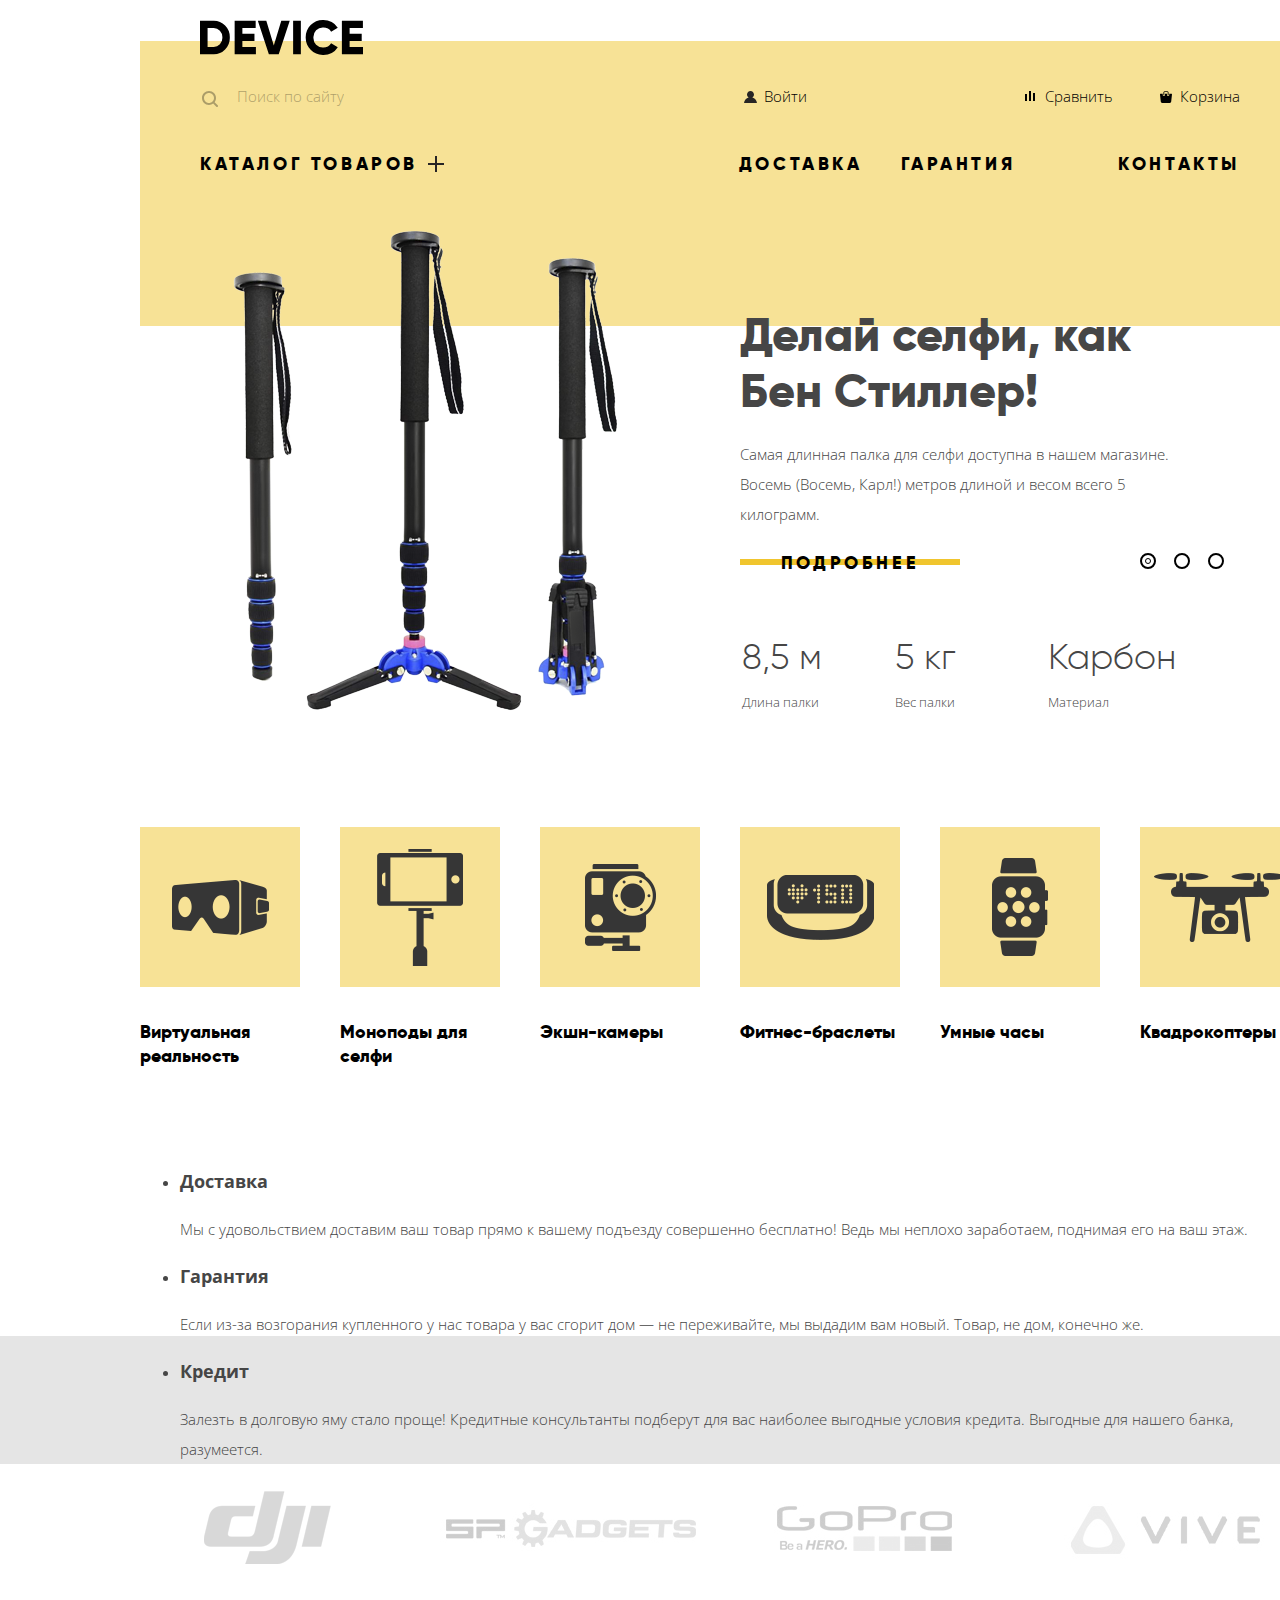
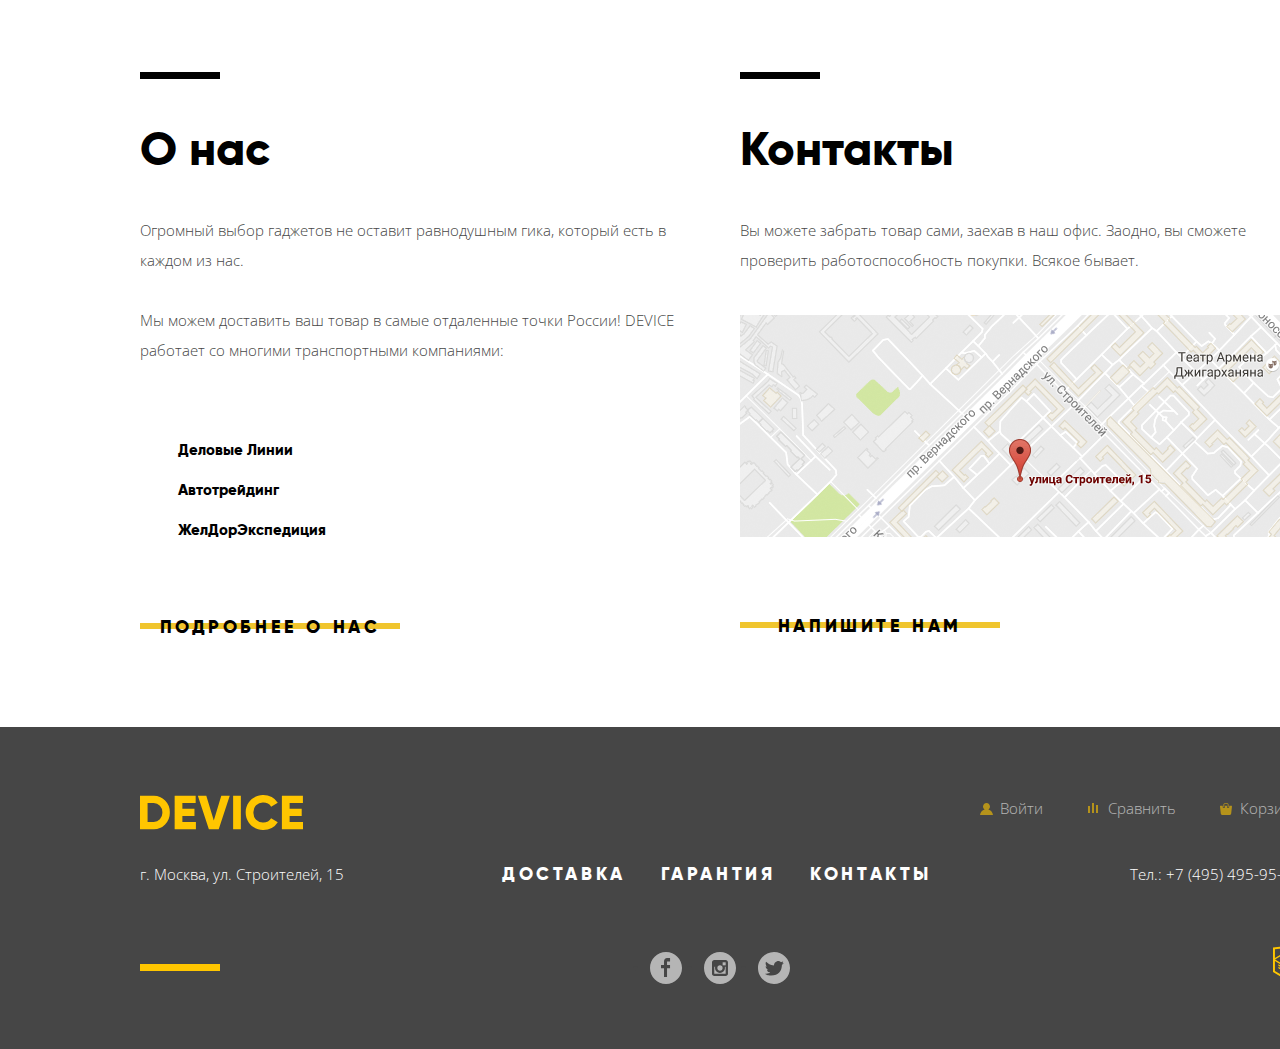
==== commit 024c5bad: "Добавлен слайдер, внесены измения в выпадающее меню" ====
--- a/index.html
+++ b/index.html
@@ -9,7 +9,7 @@
   </head>
   <body>
     <div class="site-wrapper">
-      <header class="main-header">
+      <header class="main-header container">
         <div class="logo">
           <a class="main-header-logo">
             <img src="img/logo.svg" width="163" height="35" alt="Логотип интернет-магазина гаджетов Девайс">
@@ -33,13 +33,13 @@
           <ul class="site-navigation">
             <li class="first-level-menu"><a href="#">Каталог товаров</a>
               <div class="wrapper">
-                <ul class="site-navigation-submenu">
+                <ul class="submenu-list">
                   <li class="submenu-item"><a href="#">Виртуальная реальность</a></li>
-                  <li class="submenu-item"><a href="#">Фитнес-браслеты</a></li>
+                  <li class="submenu-item"><a href="#">Моноподы для селфи</a></li>
+                  <li class="submenu-item"><a href="#">Экшн-камеры</a></li>
+                  <li class="submenu-item"><a href="monopods.html">Фитнес-браслеты</a></li>
+                  <li class="submenu-item"><a href="#">Умные часы</a></li>
                   <li class="submenu-item"><a href="#">Квадрокоптеры</a></li>
-                  <li class="submenu-item"><a href="monopods.html">Моноподы для селфи</a></li>
-                  <li class="submenu-item"><a href="#">Умные часы</a></li>
-                  <li class="submenu-item"><a href="#">Экшн-камеры</a></li>
                 </ul>
               </div>
             </li>
@@ -49,12 +49,85 @@
           </ul>
         </nav>
       </header>
-      <section>
-        <!--Здесь будет слайдер-->
+      <section class="slider">
+        <div class="container">
+          <h2 class="visually-hidden">Популярные товары</h2>
+          <input class="visually-hidden" type="radio" id="product-1" name="toggle" checked>
+          <input class="visually-hidden" type="radio" id="product-2" name="toggle">
+          <input class="visually-hidden" type="radio" id="product-3" name="toggle">
+          <div class="slider-controls">
+            <label class="slider-controls-item slider-controls-item--1" for="product-1">Первый</label>
+            <label class="slider-controls-item slider-controls-item--2" for="product-2">Второй</label>
+            <label class="slider-controls-item slider-controls-item--3" for="product-3">Третий</label>
+          </div>
+          <ul class="slider-list">
+            <li class="slider-item">
+              <div class="slider-item-content">
+                <h3>Делай селфи, как Бен Стиллер!</h3>
+                <p>Самая длинная палка для селфи доступна в нашем магазине. Восемь (Восемь, Карл!) метров длиной и весом всего 5 килограмм.</p>
+                <a class="slider-item-button button" href="#">Подробнее</a>
+                <table>
+                  <tr>
+                    <td>8,5 м</td>
+                    <td>5 кг</td>
+                    <td>Карбон</td>
+                  </tr>
+                  <tr>
+                    <td>Длина палки</td>
+                    <td>Вес палки</td>
+                    <td>Материал</td>
+                  </tr>
+                </table>
+              </div>
+              <div class="slider-item-image">
+                <img src="img/slider-1.png" alt="Палка для селфи" width="384" height="486">
+              </div>
+            </li>
+            <li class="slider-item">
+              <div class="slider-item-content">
+                <h3>Худеем правильно!</h3>
+                <p>Мотивирующие фитнес-браслеты помогут найти в себе силы не пропускать занятия и соблюдать диету.</p>
+                <a class="slider-item-button button" href="#">Подробнее</a>
+                <table>
+                  <tr>
+                    <td>48 часов</td>
+                  </tr>
+                  <tr>
+                    <td>Без подзарядки</td>
+                  </tr>
+                </table>
+              </div>
+              <div class="slider-item-image">
+                <img src="img/slider-2.png" alt="Палка для селфи" width="345" height="485">
+              </div>
+            </li>
+            <li class="slider-item">
+              <div class="slider-item-content">
+                <h3>Порхает как бабочка, жалит как пчела!</h3>
+                <p>Этот обычный, на первый взгляд, квадрокоптер оснащен
+                  мощным лазером, замаскированным под стандартную камеру.</p>
+                <a class="slider-item-button button" href="#">Подробнее</a>
+                <table>
+                  <tr>
+                    <td>800 м</td>
+                    <td>50 м</td>
+                  </tr>
+                  <tr>
+                    <td>Дальность полета</td>
+                    <td>Радиус поражения</td>
+                  </tr>
+                </table>
+              </div>
+              <div class="slider-item-image">
+                <img src="img/slider-3.png" alt="Палка для селфи" width="526" height="334">
+              </div>
+            </li>
+          </ul>
+        </div>
       </section>
       <main>
         <h1 class="visually-hidden">Интернет-магазин гаджетов Девайс</h1>
-        <section class="catalog">
+        <section class="catalog container">
           <h2 class="visually-hidden">Каталог</h2>
           <ul class="catalog-list">
             <li class="catalog-item">
@@ -107,36 +180,40 @@
             </li>
           </ul>
         </section>
-        <!--Слайдер с услугами. Еще не придумала как сделать правильно.-->
         <section class="services">
           <h2 class="visually-hidden">Услуги</h2>
-          <ul class="services-list slider-controls">
-            <li class="services-item button">
-              Доставка
-            </li>
-            <li class="services-item button">
-              Гарантия
-            </li>
-            <li class="services-item button">
-              Кредит
-            </li>
-          </ul>
-          <ul class="services-slider-list">
-            <li class="services-slider-item">
-              <h3>Доставка</h3>
-              <p>Мы с удовольствием доставим ваш товар прямо к вашему подъезду совершенно бесплатно! Ведь мы неплохо заработаем, поднимая его на ваш этаж.</p>
-            </li>
-            <li class="services-slider-item">
-              <h3>Гарантия</h3>
-              <p>Если из-за возгорания купленного у нас товара у вас сгорит дом — не переживайте, мы выдадим вам новый. Товар, не дом, конечно же.</p>
-            </li>
-            <li class="services-slider-item">
-              <h3>Кредит</h3>
-              <p>Залезть в долговую яму стало проще! Кредитные консультанты подберут для вас наиболее выгодные условия кредита. Выгодные для нашего банка, разумеется.</p>
-            </li>
-          </ul>
+          <div class="container">
+            <!--<input class="visually-hidden" type="radio" id="service-1" name="toggle" checked>-->
+            <!--<input class="visually-hidden" type="radio" id="service-2" name="toggle">-->
+            <!--<input class="visually-hidden" type="radio" id="service-3" name="toggle">-->
+            <!--<ul class="services-list">-->
+              <!--<li class="services-item button">-->
+                <!--<label class="slider-controls-item slider-controls-item&#45;&#45;1" for="service-1">Доставка</label>-->
+              <!--</li>-->
+              <!--<li class="services-item button">-->
+                <!--<label class="slider-controls-item slider-controls-item&#45;&#45;1" for="service-1">Гарантия</label>-->
+              <!--</li>-->
+              <!--<li class="services-item button">-->
+                <!--<label class="slider-controls-item slider-controls-item&#45;&#45;1" for="service-1">Кредит</label>-->
+              <!--</li>-->
+            <!--</ul>-->
+            <ul class="services-slider-list">
+              <li class="services-slider-item">
+                <h3>Доставка</h3>
+                <p>Мы с удовольствием доставим ваш товар прямо к вашему подъезду совершенно бесплатно! Ведь мы неплохо заработаем, поднимая его на ваш этаж.</p>
+              </li>
+              <li class="services-slider-item">
+                <h3>Гарантия</h3>
+                <p>Если из-за возгорания купленного у нас товара у вас сгорит дом — не переживайте, мы выдадим вам новый. Товар, не дом, конечно же.</p>
+              </li>
+              <li class="services-slider-item">
+                <h3>Кредит</h3>
+                <p>Залезть в долговую яму стало проще! Кредитные консультанты подберут для вас наиболее выгодные условия кредита. Выгодные для нашего банка, разумеется.</p>
+              </li>
+            </ul>
+          </div>
         </section>
-        <section class="partners">
+        <section class="partners container">
           <h2 class="visually-hidden">Наши партнеры</h2>
           <ul class="partner-list">
             <li><a href="#"><img src="img/logo-1.png" width="260" height="100" alt="DJI"></a></li>
@@ -145,7 +222,7 @@
             <li><a href="#"><img src="img/logo-4.png" width="260" height="100" alt="VIVE"></a></li>
           </ul>
         </section>
-        <div class="wrapper">
+        <div class="wrapper container">
           <section class="about-company">
             <h2>О нас</h2>
             <p>Огромный выбор гаджетов не оставит равнодушным гика, который есть в каждом из нас.</p>
@@ -169,56 +246,57 @@
           </section>
         </div>
       </main>
-    </div>
-    <div class="footer-wrapper">
-      <footer class="main-footer">
-        <div class="wrapper-top">
-          <div class="footer-logo"><a><img src="img/logo-footer.svg" alt="Интернет-магазин гаджетов Девайс"></a></div>
-          <ul class="secondary-user-navigation">
-            <li><a class="login-link" href="#">Войти</a></li>
-            <li><a class="compare" href="#">Сравнить</a></li>
-            <li><a class="shopping-cart" href="#">Корзина</a></li>
-          </ul>
-        </div>
-        <div class="wrapper-middle">
-          <div class="address">г. Москва, ул. Строителей, 15</div>
-          <ul class="secondary-site-navigation">
-            <li><a href="#">Доставка</a></li>
-            <li><a href="#">Гарантия</a></li>
-            <li><a href="#">Контакты</a></li>
-          </ul>
-          <div class="phone">Тел.: +7 (495) 495-95-95</div>
-        </div>
-        <div class="wrapper-bottom">
-          <div class="footer-social">
-            <ul>
-              <li>
-                <a class="social-button social-facebook" href="#">
-                  <span class="visually-hidden">Фейсбук</span>
-                </a>
-              </li>
-              <li>
-                <a class="social-button social-instagram" href="#">
-                  <span class="visually-hidden">Инстаграм</span>
-                </a>
-              </li>
-              <li>
-                <a class="social-button social-twitter" href="#">
-                  <span class="visually-hidden">Твитер</span>
-                </a>
-              </li>
+      <div class="footer-wrapper">
+        <footer class="main-footer container">
+          <div class="wrapper-top">
+            <div class="footer-logo"><a><img src="img/logo-footer.svg" alt="Интернет-магазин гаджетов Девайс"></a></div>
+            <ul class="secondary-user-navigation">
+              <li><a class="login-link" href="#">Войти</a></li>
+              <li><a class="compare" href="#">Сравнить</a></li>
+              <li><a class="shopping-cart" href="#">Корзина</a></li>
             </ul>
           </div>
-          <div class="footer-copyright">
-            <a class="footer-copyright-logo" href="https://htmlacademy.ru/intensive/htmlcss">
-              <svg version="1.1" id="Layer_1" xmlns="http://www.w3.org/2000/svg" xmlns:xlink="http://www.w3.org/1999/xlink" fill="#ffc600" x="0px" y="0px" width="26.943px" height="34.09px" viewBox="0 0 26.943 34.09" enable-background="new 0 0 26.943 34.09" xml:space="preserve">
+          <div class="wrapper-middle">
+            <div class="address">г. Москва, ул. Строителей, 15</div>
+            <ul class="secondary-site-navigation">
+              <li><a href="#">Доставка</a></li>
+              <li><a href="#">Гарантия</a></li>
+              <li><a href="#">Контакты</a></li>
+            </ul>
+            <div class="phone">Тел.: +7 (495) 495-95-95</div>
+          </div>
+          <div class="wrapper-bottom">
+            <div class="footer-social">
+              <ul>
+                <li>
+                  <a class="social-button social-facebook" href="#">
+                    <span class="visually-hidden">Фейсбук</span>
+                  </a>
+                </li>
+                <li>
+                  <a class="social-button social-instagram" href="#">
+                    <span class="visually-hidden">Инстаграм</span>
+                  </a>
+                </li>
+                <li>
+                  <a class="social-button social-twitter" href="#">
+                    <span class="visually-hidden">Твитер</span>
+                  </a>
+                </li>
+              </ul>
+            </div>
+            <div class="footer-copyright">
+              <a class="footer-copyright-logo" href="https://htmlacademy.ru/intensive/htmlcss">
+                <svg version="1.1" id="Layer_1" xmlns="http://www.w3.org/2000/svg" xmlns:xlink="http://www.w3.org/1999/xlink" fill="#ffc600" x="0px" y="0px" width="26.943px" height="34.09px" viewBox="0 0 26.943 34.09" enable-background="new 0 0 26.943 34.09" xml:space="preserve">
   <path d="M13.62,0.017L13.472,0L0,1.412v24.661l13.473,8.017l13.43-7.99l0.042-0.025V1.412L13.62,0.017z M25.019,12.127L13.495,5.334 L13.494,5.23l-0.087,0.05l-0.088-0.056v0.109L1.925,12.118V3.147l11.548-1.212l11.547,1.212V12.127z M13.405,6.787L24.923,13.5 l-4.479,2.64l-7.093-4.221l-0.014,1.415l5.904,3.513l-0.86,0.507l-5.03-2.992l-0.014,1.415l3.827,2.275l-0.782,0.523l-3.031-1.787 l-0.014,1.413l1.853,1.091l-1.8,1.081L2.034,13.622L13.405,6.787z M1.925,15.127l11.411,6.791l0.016,1.044L5.41,18.234L5.395,19.65 l7.979,4.795l0.018,1.076l-7.973-4.74l-0.013,1.414l8.021,4.822l0.046,0.025l8.143-4.872l-0.011-5.177l3.415-2.036v10.021 L13.472,31.85L1.925,24.979V15.127z"/>
 </svg>
-            </a>
-          </div>
-        </div>
-      </footer>
+              </a>
+            </div>
+          </div>
+        </footer>
+      </div>
     </div>
+    
     <section class="modal modal-feedback">
       <h2 class="visually-hidden">Обратная связь</h2>
       <form class="feedback-form" action="https://echo.htmlacademy.ru" method="post">
--- a/css/style.css
+++ b/css/style.css
@@ -56,21 +56,24 @@
 }
 
 .site-wrapper {
+    width: 1440px;
+    margin: 0 auto;
+    padding: 0;
+}
+
+.container {
     width: 1160px;
     margin: 0 auto;
-    padding: 0;
 }
 
 .main-header {
-    width: 1160px;
-    min-height: 340px;
+    min-height: 227px;
     box-sizing: border-box;
-    margin: 0;
     padding-top: 20px;
     padding-left: 60px;
     padding-right: 60px;
 
-    background-image: linear-gradient(to bottom, #ffffff 12%, #f7e296 12%, #f7e296 100%);
+    background-image: linear-gradient(to bottom, #ffffff 18%, #f7e296 18%, #f7e296 100%);
 }
 
 .main-header-logo:hover {
@@ -82,9 +85,7 @@
     opacity: 0.3;
 }
 
-.user-navigation,
-.site-navigation,
-.site-navigation-submenu{
+.user-navigation {
     list-style: none;
 }
 
@@ -94,6 +95,8 @@
     margin: 0;
     margin-bottom: 38px;
     padding: 0;
+
+    list-style: none;
 }
 
 .user-navigation a {
@@ -186,10 +189,11 @@
 }
 
 .modal {
+    z-index: 29;
+
     position: absolute;
     left: 0;
     top: 20px;
-    z-index: 29;
 
     background-color: #f8f7f4;
     border-radius: 5px;
@@ -237,6 +241,8 @@
     flex-wrap: wrap;
     margin: 0;
     padding: 0;
+
+    list-style: none;
 }
 
 .site-navigation a {
@@ -280,11 +286,13 @@
     background-position: 0 0;
 }
 
-.site-navigation .wrapper {
-    position: absolute;
-    left: -40px;
+/* Стили для submenu --  Начало*/
+.first-level-menu .wrapper {
+    position: absolute;
+    left: -60px;
     top: 0;
 
+    width: 1160px;
     margin: 0;
     padding: 0;
     padding-top: 50px;
@@ -292,11 +300,39 @@
     display: none;
 }
 
-.site-navigation-submenu {
-    display: flex;
+.first-level-menu:hover .wrapper {
+    z-index: 1000;
+
+    display: block;
+
+}
+
+.submenu-list {
+    display: flex;
+    flex-direction: column;
     justify-content: flex-start;
     flex-wrap: wrap;
-    width: 605px;
+    align-content: flex-start;
+    max-height: 140px;
+    width: 1100px;
+    margin: 0;
+    padding: 0;
+    padding-left: 60px;
+    padding-bottom: 20px;
+
+    list-style: none;
+
+    background-color: #f7e296;
+}
+
+.submenu-item:nth-child(5) {
+    padding-bottom: 40px;
+}
+
+.submenu-item {
+    margin: 0;
+    padding: 0;
+    padding-right: 75px;
 }
 
 .submenu-item a {
@@ -310,15 +346,7 @@
     color: #000000;
 }
 
-.submenu-item {
-    margin: 0;
-    margin-right: 64px;
-    padding: 0;
-}
-
-.first-level-menu:hover .wrapper {
-    display: block;
-}
+/* Стили для submenu --  Конец*/
 
 .site-navigation .contacts {
     margin: 0;
@@ -386,38 +414,41 @@
     opacity: 0.3;
 }
 
-.services-list {
-    list-style: none;
-}
-
-.services-item {
-    font-family: "gilroyextrabold", "Arial", sans-serif;
-    font-size: 18px;
-    font-weight: 400;
-    line-height: 24px;
-    color: #000000;
-    text-transform: uppercase;
-    letter-spacing: 0.2em;
-}
-
-.services-slider-list {
-    list-style: none;
-}
-
-.services-slider-list h3 {
-    font-family: "gilroyextrabold", "Arial", sans-serif;
-    font-size: 47px;
-    font-weight: 400;
-    line-height: 48px;
-    color: #000000;
-}
-
-.services-slider-list p {
-    font-size: 15px;
-    font-weight: 300;
-    line-height: 30px;
-    color: #464646;
-}
+/* Слайдер с услугами -- Начало*/
+.services {
+    background-image: linear-gradient(to bottom, #ffffff 170px, #e5e5e5 170px, #e5e5e5 460px);
+}
+
+/*.services .container {*/
+    /*display: flex;*/
+    /*justify-content: center;*/
+/*}*/
+
+/*.services-list {*/
+    /*width: 280px;*/
+    /*list-style: none;*/
+/*}*/
+
+/*.services-slider-list {*/
+    /*list-style: none;*/
+/*}*/
+
+/*.services-slider-list h3 {*/
+    /*font-family: "gilroyextrabold", "Arial", sans-serif;*/
+    /*font-size: 47px;*/
+    /*font-weight: 400;*/
+    /*line-height: 48px;*/
+    /*color: #000000;*/
+/*}*/
+
+/*.services-slider-list p {*/
+    /*font-size: 15px;*/
+    /*font-weight: 300;*/
+    /*line-height: 30px;*/
+    /*color: #464646;*/
+/*}*/
+
+/* Слайдер с услугами -- Конец*/
 
 .partner-list {
     display: flex;
@@ -591,12 +622,6 @@
     background-color: #464646;
 }
 
-.main-footer {
-    width: 1160px;
-    margin: 0 auto;
-    padding: 0;
-}
-
 .main-footer  .wrapper-top,
 .main-footer  .wrapper-middle,
 .main-footer  .wrapper-bottom {
@@ -828,3 +853,182 @@
 
 }
 
+/* Стили для слайдера Популярные товары -- Начало*/
+.slider {
+    position: relative;
+
+    min-height: 600px;
+}
+
+.slider .container {
+    z-index: 1;
+    background-image: linear-gradient(to bottom, #f7e296 20%, #ffffff 20%, #ffffff 100%);
+}
+
+.slider-list {
+    display: flex;
+    flex-direction: row-reverse;
+    margin: 0;
+    padding: 0;
+
+    list-style: none;
+}
+
+.slider-controls {
+    position: absolute;
+    left: 78%;
+    top: 53%;
+    z-index: 100;
+
+    margin: 0;
+    padding: 0;
+    width: 120px;
+    height: 40px;
+
+    text-align: center;
+    font-size: 0;
+}
+
+.slider-controls label {
+    position: relative;
+
+    display: inline-block;
+    padding: 8px;
+    width: 18px;
+    height: 18px;
+
+    cursor: pointer;
+}
+
+.slider-controls label::after {
+    content: "";
+
+    position: absolute;
+    top: 8px;
+    left: 8px;
+    z-index: 1;
+
+    width: 12px;
+    height: 12px;
+
+    border: 2px solid #000000;
+    border-radius: 50%;
+}
+
+#product-1:checked ~ .slider-list .slider-item:nth-child(1) {
+    display: flex;
+    flex-direction: row-reverse;
+    justify-content: space-between;
+}
+
+#product-2:checked ~ .slider-list .slider-item:nth-child(2) {
+    display: flex;
+    flex-direction: row-reverse;
+    justify-content: space-between;
+}
+
+#product-3:checked ~ .slider-list .slider-item:nth-child(3) {
+    display: flex;
+    flex-direction: row-reverse;
+    justify-content: space-between;
+}
+
+#product-1:checked ~ .slider-controls .slider-controls-item--1::before,
+#product-2:checked ~ .slider-controls .slider-controls-item--2::before,
+#product-3:checked ~ .slider-controls .slider-controls-item--3::before {
+    content: "";
+
+    position: absolute;
+    left: 50%;
+    top: 50%;
+    z-index: 2;
+
+    width: 4px;
+    height: 4px;
+    margin: -4px;
+
+    border: 1px solid #000000;
+    border-radius: 50%;
+}
+
+
+.slider-item {
+    display: none;
+    width: 100%;
+    padding: 0;
+}
+
+.slider-item img {
+    margin: 0;
+    padding: 0;
+}
+
+.slider-item .slider-item-image {
+    display: flex;
+    justify-content: center;
+    width: 570px;
+    margin: 0;
+    padding: 0;
+}
+
+.slider-item .slider-item-content {
+    width: 500px;
+    margin: 0;
+    padding: 0;
+    padding-top: 80px;
+    padding-left: 10px;
+    margin-right: 60px;
+}
+
+.slider-item h3 {
+    max-width: 395px;
+    min-height: 110px;
+    margin: 0;
+    margin-bottom: 20px;
+
+    font-family: "gilroyextrabold", "Arial", sans-serif;
+    font-size: 47px;
+    line-height: 56px;
+}
+
+.slider-item p {
+    max-width: 460px;
+    min-height: 90px;
+    margin: 0;
+    margin-bottom: 22px;
+}
+
+.slider-item-button {
+    width: 220px;
+    margin: 0;
+    margin-bottom: 55px;
+    padding: 0;
+}
+
+.slider table,
+.slider tr,
+.slider td {
+    margin: 0;
+    padding: 0;
+}
+
+.slider tr {
+    padding-bottom: 10px;
+}
+
+.slider td {
+    width: 151px;
+    padding-bottom: 10px;
+}
+
+.slider tr:nth-child(1)  {
+    font-family: "gilroylight", "Arial", sans-serif;
+    font-size: 36px;
+    line-height: 48px;
+}
+
+.slider tr:nth-child(2)  {
+    font-size: 13px;
+    line-height: 20px;
+}
+/*Конец -- Стили для слайдера Популярные товары*/
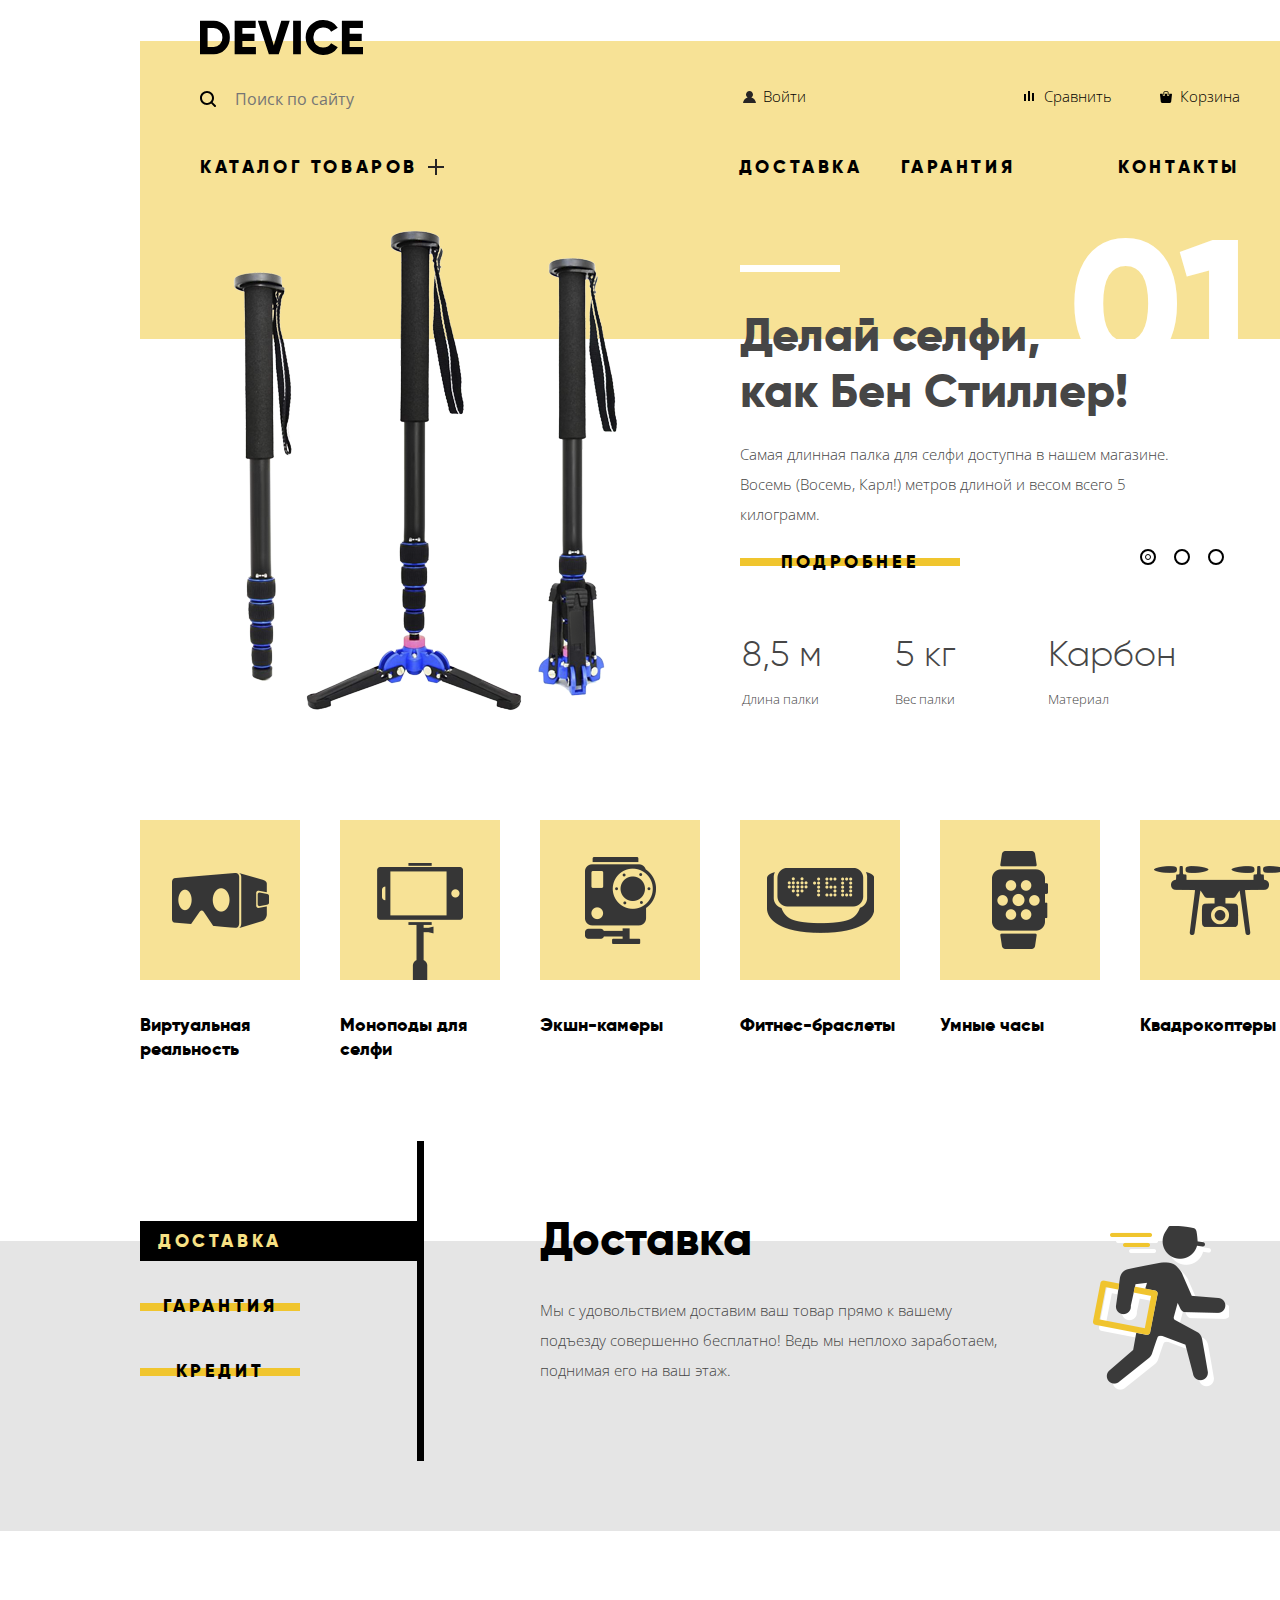
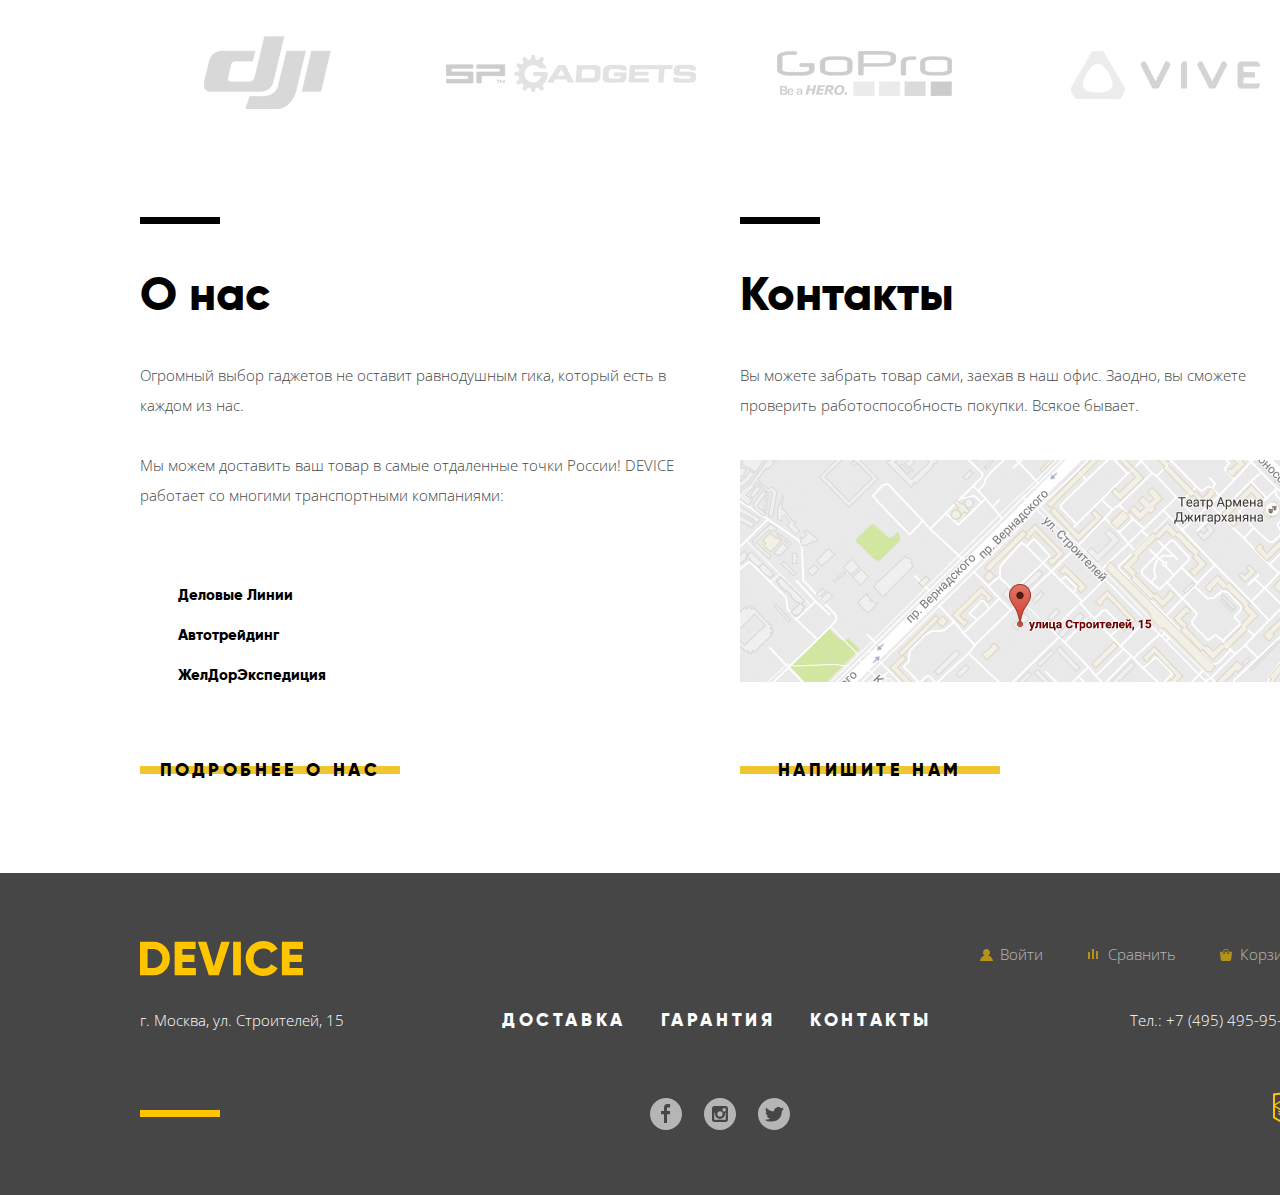
==== commit 3d965e42: "Все сразу" ====
--- a/index.html
+++ b/index.html
@@ -6,6 +6,7 @@
     <link href="https://fonts.googleapis.com/css?family=Open+Sans:300&amp;subset=cyrillic" rel="stylesheet">
     <link rel="stylesheet" href="css/normalize.css">
     <link rel="stylesheet" href="css/style.css">
+    <link rel="stylesheet" href="css/style.min.css">
   </head>
   <body>
     <div class="site-wrapper">
@@ -17,14 +18,12 @@
         </div>
         <nav class="main-navigation">
           <ul class="user-navigation">
-            <li><a class="search" href="#">Поиск по сайту</a>
-              <section class="modal modal-search">
-                <form action="https://echo.htmlacademy.ru" method="get">
-                  <label for="search">Поиск по сайту</label>
-                  <input type="text" name="search" id="search">
-                  <button class="button" type="submit">Найти</button>
+            <li>
+                <form class="search" action="https://echo.htmlacademy.ru" method="get">
+                  <label class="visually-hidden" for="search">Поиск по сайту</label>
+                  <input type="text" name="search" id="search" placeholder="Поиск по сайту">
+                    <button class="search-button" type="submit">Найти</button>
                 </form>
-              </section>
             </li>
             <li><a class="login-link" href="#">Войти</a></li>
             <li><a class="compare" href="#">Сравнить</a></li>
@@ -35,10 +34,14 @@
               <div class="wrapper">
                 <ul class="submenu-list">
                   <li class="submenu-item"><a href="#">Виртуальная реальность</a></li>
-                  <li class="submenu-item"><a href="#">Моноподы для селфи</a></li>
+                  <li class="submenu-item"><a href="monopods.html">Моноподы для селфи</a></li>
                   <li class="submenu-item"><a href="#">Экшн-камеры</a></li>
-                  <li class="submenu-item"><a href="monopods.html">Фитнес-браслеты</a></li>
+                </ul>
+                <ul class="submenu-list">
+                  <li class="submenu-item"><a href="#">Фитнес-браслеты</a></li>
                   <li class="submenu-item"><a href="#">Умные часы</a></li>
+                </ul>
+                <ul class="submenu-list">
                   <li class="submenu-item"><a href="#">Квадрокоптеры</a></li>
                 </ul>
               </div>
@@ -63,7 +66,7 @@
           <ul class="slider-list">
             <li class="slider-item">
               <div class="slider-item-content">
-                <h3>Делай селфи, как Бен Стиллер!</h3>
+                <h3>Делай селфи,<br> как Бен Стиллер!</h3>
                 <p>Самая длинная палка для селфи доступна в нашем магазине. Восемь (Восемь, Карл!) метров длиной и весом всего 5 килограмм.</p>
                 <a class="slider-item-button button" href="#">Подробнее</a>
                 <table>
@@ -183,20 +186,14 @@
         <section class="services">
           <h2 class="visually-hidden">Услуги</h2>
           <div class="container">
-            <!--<input class="visually-hidden" type="radio" id="service-1" name="toggle" checked>-->
-            <!--<input class="visually-hidden" type="radio" id="service-2" name="toggle">-->
-            <!--<input class="visually-hidden" type="radio" id="service-3" name="toggle">-->
-            <!--<ul class="services-list">-->
-              <!--<li class="services-item button">-->
-                <!--<label class="slider-controls-item slider-controls-item&#45;&#45;1" for="service-1">Доставка</label>-->
-              <!--</li>-->
-              <!--<li class="services-item button">-->
-                <!--<label class="slider-controls-item slider-controls-item&#45;&#45;1" for="service-1">Гарантия</label>-->
-              <!--</li>-->
-              <!--<li class="services-item button">-->
-                <!--<label class="slider-controls-item slider-controls-item&#45;&#45;1" for="service-1">Кредит</label>-->
-              <!--</li>-->
-            <!--</ul>-->
+            <input class="visually-hidden"  type="radio" id="service-1" name="toggle2" checked>
+            <input class="visually-hidden"  type="radio" id="service-2" name="toggle2">
+            <input class="visually-hidden"  type="radio" id="service-3" name="toggle2">
+            <div class="services-controls">
+              <label class="services-controls-item services-controls-item--1 button" for="service-1">Доставка</label>
+              <label class="services-controls-item services-controls-item--2 button" for="service-2">Гарантия</label>
+              <label class="services-controls-item services-controls-item--3 button" for="service-3">Кредит</label>
+            </div>
             <ul class="services-slider-list">
               <li class="services-slider-item">
                 <h3>Доставка</h3>
--- a/css/style.css
+++ b/css/style.css
@@ -50,6 +50,19 @@
     overflow: hidden;
 }
 
+.site-wrapper h1 {
+    margin: 0;
+    margin-top: 35px;
+    margin-bottom: 20px;
+    padding: 0;
+    padding-left: 200px;
+    font-family: "gilroyextrabold", "Arial", sans-serif;
+    font-size: 47px;
+    font-weight: 400;
+    line-height: 48px;
+    color: #000000;
+}
+
 .main-header .logo {
     margin: 0;
     margin-bottom: 17px;
@@ -68,11 +81,18 @@
 
 .main-header {
     min-height: 227px;
+    -webkit-box-sizing: border-box;
     box-sizing: border-box;
     padding-top: 20px;
     padding-left: 60px;
     padding-right: 60px;
 
+    background-image: -webkit-gradient(linear, left top, left bottom, color-stop(18%, #ffffff), color-stop(18%, #f7e296), to(#f7e296));
+
+    background-image: -webkit-linear-gradient(top, #ffffff 18%, #f7e296 18%, #f7e296 100%);
+
+    background-image: -o-linear-gradient(top, #ffffff 18%, #f7e296 18%, #f7e296 100%);
+
     background-image: linear-gradient(to bottom, #ffffff 18%, #f7e296 18%, #f7e296 100%);
 }
 
@@ -86,14 +106,14 @@
 }
 
 .user-navigation {
-    list-style: none;
-}
-
-.user-navigation {
-    display: flex;
+    display: -webkit-box;
+    display: -ms-flexbox;
+    display: flex;
+    -webkit-box-pack: justify;
+    -ms-flex-pack: justify;
     justify-content: space-between;
     margin: 0;
-    margin-bottom: 38px;
+    margin-bottom: 20px;
     padding: 0;
 
     list-style: none;
@@ -106,20 +126,13 @@
     color: #000000;
 }
 
-.user-navigation .search:hover,
 .user-navigation a:hover {
     opacity: 0.6;
 }
 
-.user-navigation .search,
 .user-navigation a:focus,
 .user-navigation a:active {
     opacity: 0.3;
-}
-
-.user-navigation .search:focus,
-.user-navigation .search:active {
-    opacity: 1;
 }
 
 .user-navigation .login-link,
@@ -177,8 +190,8 @@
     content: "";
 
     position: absolute;
-    top: 5px;
-    left: 2px;
+    top: 10px;
+    left: 0;
 
     width: 16px;
     height: 16px;
@@ -188,47 +201,35 @@
     background-position: 0 0;
 }
 
-.modal {
-    z-index: 29;
-
-    position: absolute;
-    left: 0;
-    top: 20px;
-
-    background-color: #f8f7f4;
-    border-radius: 5px;
-}
 
 .user-navigation .search {
     position: relative;
     margin: 0;
     padding: 0;
-    padding-left: 37px;
 }
 
 .user-navigation .compare {
     margin: 0;
-    margin-left: 230px;
+    margin-left: 165px;
     padding: 0;
 }
 
 .user-navigation .login-link {
     margin: 0;
-    margin-left: 413px;
+    margin-right: 5px;
+    padding: 0;
+}
+
+.user-navigation .search {
+    margin: 0;
+    margin-right: 55px;
     padding: 0;
 }
 
 .user-navigation .shopping-cart {
     margin: 0;
-    margin-left: 60px;
-    padding: 0;
-}
-
-.user-navigation .modal-search {
-    display: none;
-    width: 340px;
-    margin: 0;
-    padding: 20px 15px;
+    margin-left: 0;
+    padding: 0;
 }
 
 .search:hover .modal-search {
@@ -236,8 +237,13 @@
 }
 
 .site-navigation {
-    display: flex;
+    display: -webkit-box;
+    display: -ms-flexbox;
+    display: flex;
+    -webkit-box-pack: justify;
+    -ms-flex-pack: justify;
     justify-content: space-between;
+    -ms-flex-wrap: wrap;
     flex-wrap: wrap;
     margin: 0;
     padding: 0;
@@ -286,53 +292,43 @@
     background-position: 0 0;
 }
 
-/* Стили для submenu --  Начало*/
 .first-level-menu .wrapper {
     position: absolute;
     left: -60px;
-    top: 0;
-
+    top: 30px;
+
+    display: none;
     width: 1160px;
-    margin: 0;
-    padding: 0;
-    padding-top: 50px;
-
-    display: none;
+    min-height: 158px;
+    margin: 0;
+    padding: 0;
+
+    background-color: #f7e296;
 }
 
 .first-level-menu:hover .wrapper {
     z-index: 1000;
 
-    display: block;
-
+    display: -webkit-box;
+
+    display: -ms-flexbox;
+
+    display: flex;
+    -webkit-box-pack: start;
+    -ms-flex-pack: start;
+    justify-content: flex-start;
+    -ms-flex-wrap: wrap;
+    flex-wrap: wrap;
 }
 
 .submenu-list {
-    display: flex;
-    flex-direction: column;
-    justify-content: flex-start;
-    flex-wrap: wrap;
-    align-content: flex-start;
-    max-height: 140px;
-    width: 1100px;
-    margin: 0;
-    padding: 0;
+    margin: 0;
+    padding: 0;
+    padding-top: 25px;
     padding-left: 60px;
     padding-bottom: 20px;
 
     list-style: none;
-
-    background-color: #f7e296;
-}
-
-.submenu-item:nth-child(5) {
-    padding-bottom: 40px;
-}
-
-.submenu-item {
-    margin: 0;
-    padding: 0;
-    padding-right: 75px;
 }
 
 .submenu-item a {
@@ -346,8 +342,6 @@
     color: #000000;
 }
 
-/* Стили для submenu --  Конец*/
-
 .site-navigation .contacts {
     margin: 0;
     margin-left: 100px;
@@ -362,46 +356,270 @@
     margin-left: 318px;
 }
 
+.breadcrumbs {
+    display: -webkit-box;
+    display: -ms-flexbox;
+    display: flex;
+    -ms-flex-wrap: wrap;
+    flex-wrap: wrap;
+    margin: 0;
+    margin-bottom: 44px;
+    padding: 0;
+    padding-left: 200px;
+    list-style: none;
+}
+
+.breadcrumbs li {
+    position: relative;
+
+    margin: 0;
+    padding: 0;
+    padding-right: 35px;
+}
+
+.breadcrumbs li::after {
+    content: ">";
+
+    position: absolute;
+    top: 2px;
+    right: 14px;
+}
+
+.breadcrumbs li:last-child::after {
+    content: "";
+}
+
+.breadcrumbs a {
+    font-family: "Open Sans", "Arial", sans-serif;
+    font-size: 14px;
+    line-height: 24px;
+    color: #000000;
+
+    opacity: 0.3;
+}
+
+.breadcrumbs a:hover,
+.breadcrumbs a:focus {
+    opacity: 0.6;
+}
+
+.breadcrumbs a:active {
+    opacity: 0.1;
+}
+
+.product-list {
+    display: -webkit-box;
+    display: -ms-flexbox;
+    display: flex;
+    -ms-flex-wrap: wrap;
+    flex-wrap: wrap;
+    -webkit-box-pack: justify;
+    -ms-flex-pack: justify;
+    justify-content: space-between;
+    width: 760px;
+    margin: 0;
+    margin-left: 75px;
+
+    padding: 0;
+}
+
+.product-item {
+    position: relative;
+    display: -webkit-box;
+    display: -ms-flexbox;
+    display: flex;
+    -webkit-box-orient: vertical;
+    -webkit-box-direction: reverse;
+    -ms-flex-direction: column-reverse;
+    flex-direction: column-reverse;
+    -ms-flex-wrap: wrap;
+    flex-wrap: wrap;
+    -webkit-box-pack: end;
+    -ms-flex-pack: end;
+    justify-content: flex-end;
+    width: 360px;
+    min-height: 465px;
+    margin: 0;
+    padding: 0;
+
+    list-style: none;
+}
+
+.product-item:hover .product-item-hover {
+    display: -webkit-box;
+    display: -ms-flexbox;
+    display: flex;
+    -ms-flex-wrap: wrap;
+    flex-wrap: wrap;
+    -webkit-box-align: center;
+    -ms-flex-align: center;
+    align-items: center;
+    -webkit-box-pack: center;
+    -ms-flex-pack: center;
+    justify-content: center;
+    -webkit-box-orient: vertical;
+    -webkit-box-direction: normal;
+    -ms-flex-direction: column;
+    flex-direction: column;
+}
+
+.product-item .product-item-hover {
+    position: absolute;
+    top: 0;
+    left: 0;
+
+    display: none;
+    width: 360px;
+    min-height: 320px;
+    margin: 0;
+    padding: 0;
+    padding-top: 60px;
+
+    background-color: rgba(238, 238, 238, 0.7);
+}
+
+.product-item-hover .compare {
+    color: rgba(0,0,0, 0.5);
+}
+
+.product-item-hover .compare:hover,
+.product-item-hover .compare:focus {
+    color: #000000;
+}
+
+.product-item-hover .compare:active {
+    color: rgba(0,0,0, 0.2);
+}
+
+.product-item-hover .button {
+    vertical-align: middle;
+    width: 200px;
+    margin: 0;
+    margin-bottom: 30px;
+    padding: 0;
+    padding-top: 8px;
+
+
+    background-image: -webkit-linear-gradient(top, rgba(255, 255, 255, 0) 17px, #f0c52e 17px, #f0c52e 25px,  rgba(255, 255, 255, 0) 25px, rgba(255, 255, 255, 0) 42px);
+
+
+    background-image: -o-linear-gradient(top, rgba(255, 255, 255, 0) 17px, #f0c52e 17px, #f0c52e 25px,  rgba(255, 255, 255, 0) 25px, rgba(255, 255, 255, 0) 42px);
+
+
+    background-image: linear-gradient(to bottom, rgba(255, 255, 255, 0) 17px, #f0c52e 17px, #f0c52e 25px,  rgba(255, 255, 255, 0) 25px, rgba(255, 255, 255, 0) 42px);
+}
+
+.product-item-hover .button:hover,
+.product-item-hover .button:focus {
+    color: #000000;
+    background-color: #f0c52e;
+}
+
+.product-item-hover .button:active {
+    color: rgba(0,0,0, 0.3);
+    background-color: #f0c52e;
+}
+
+.product-item div {
+    display: -webkit-box;
+    display: -ms-flexbox;
+    display: flex;
+    -webkit-box-orient: horizontal;
+    -webkit-box-direction: normal;
+    -ms-flex-direction: row;
+    flex-direction: row;
+    -webkit-box-pack: justify;
+    -ms-flex-pack: justify;
+    justify-content: space-between;
+    margin-bottom: 43px;
+}
+
+.product-item p,
+.product-item h3 {
+    margin: 0;
+    padding: 0;
+
+    font-family: "gilroylight", "Arial", sans-serif;
+    font-size: 18px;
+    line-height: 24px;
+    color: #000000;
+}
+
+.product-item h3 {
+    width: 245px;
+    margin: 0;
+    padding: 0;
+
+    font-family: "gilroyextrabold", "Arial", sans-serif;
+}
+
+.product-item-image img {
+    margin-bottom: 26px;
+}
+
 .catalog-list {
-    display: flex;
+    display: -webkit-box;
+    display: -ms-flexbox;
+    display: flex;
+    -ms-flex-wrap: wrap;
     flex-wrap: wrap;
+    -webkit-box-pack: justify;
+    -ms-flex-pack: justify;
     justify-content: space-between;
-    margin: 0;
-    margin-bottom: 80px;
-    padding: 0;
-
+    width: 1160px;
+    margin: 0;
+    margin-bottom: 10px;
+    padding: 0;
+}
+
+.catalog-item {
+    margin: 0;
+    padding: 0;
+    width: 160px;
     list-style: none;
 }
 
-.catalog-item {
-    width: 160px;
-}
-
-.catalog-item p {
+.catalog-item a {
+    margin: 0;
+    padding: 0;
+
     font-family: "gilroyextrabold", "Arial", sans-serif;
     font-size: 18px;
-    font-weight: 400;
     line-height: 24px;
     color: #000000;
 }
 
-.catalog-item a:focus,
-.catalog-item a:active {
+.catalog-item p {
+    margin: 0;
+    padding: 0;
+}
+
+.catalog-item a:active p {
     opacity: 0.3;
 }
 
 .catalog-item-img {
-    display: flex;
+    display: -webkit-box;
+    display: -ms-flexbox;
+    display: flex;
+    -webkit-box-pack: center;
+    -ms-flex-pack: center;
     justify-content: center;
+    -webkit-box-align: center;
+    -ms-flex-align: center;
     align-items: center;
     margin: 0;
     margin-bottom: 33px;
     padding: 0;
     width: 160px;
     height: 160px;
-    text-align: center;
 
     background-color: #f7e296;
+}
+
+.catalog-item:nth-child(2) img {
+    -ms-flex-item-align: end;
+    align-self: flex-end;
 }
 
 .catalog-item a:hover .catalog-item-img {
@@ -414,50 +632,19 @@
     opacity: 0.3;
 }
 
-/* Слайдер с услугами -- Начало*/
-.services {
-    background-image: linear-gradient(to bottom, #ffffff 170px, #e5e5e5 170px, #e5e5e5 460px);
-}
-
-/*.services .container {*/
-    /*display: flex;*/
-    /*justify-content: center;*/
-/*}*/
-
-/*.services-list {*/
-    /*width: 280px;*/
-    /*list-style: none;*/
-/*}*/
-
-/*.services-slider-list {*/
-    /*list-style: none;*/
-/*}*/
-
-/*.services-slider-list h3 {*/
-    /*font-family: "gilroyextrabold", "Arial", sans-serif;*/
-    /*font-size: 47px;*/
-    /*font-weight: 400;*/
-    /*line-height: 48px;*/
-    /*color: #000000;*/
-/*}*/
-
-/*.services-slider-list p {*/
-    /*font-size: 15px;*/
-    /*font-weight: 300;*/
-    /*line-height: 30px;*/
-    /*color: #464646;*/
-/*}*/
-
-/* Слайдер с услугами -- Конец*/
-
 .partner-list {
-    display: flex;
+    display: -webkit-box;
+    display: -ms-flexbox;
+    display: flex;
+    -webkit-box-pack: justify;
+    -ms-flex-pack: justify;
     justify-content: space-between;
+    -ms-flex-wrap: wrap;
     flex-wrap: wrap;
     margin: 0;
     margin-bottom: 98px;
     padding: 0;
-    
+
     list-style: none;
 }
 
@@ -495,7 +682,11 @@
 }
 
 .wrapper {
-    display: flex;
+    display: -webkit-box;
+    display: -ms-flexbox;
+    display: flex;
+    -webkit-box-pack: justify;
+    -ms-flex-pack: justify;
     justify-content: space-between;
 }
 
@@ -557,24 +748,41 @@
 
 .about-company .button,
 .contacts .button {
-    margin: 0;
-    margin-bottom: 88px;
-    padding: 0;
+    min-height: 32px;
+    margin: 0;
+    margin-bottom: 83px;
+    padding: 0;
+    padding-top: 8px;
     width: 260px;
 }
 
+.about-company .button:hover,
+.about-company .button:focus,
+.contacts .button:hover,
+.contacts .button:focus {
+    color: #000000;
+
+    background-color: #f0c52e;
+}
+
+.about-company .button:active,
+.contacts .button:active {
+    color: rgba(0, 0, 0, 0.6);
+
+    background-color: #f0c52e;
+}
+
 .contacts .map {
     margin: 0;
     margin-top: 40px;
-    margin-bottom: 68px;
-    padding: 0;
-}
-
-.about-company ul
-{
+    margin-bottom: 59px;
+    padding: 0;
+}
+
+.about-company ul {
     margin: 0;
     margin-top: 70px;
-    margin-bottom: 70px;
+    margin-bottom: 60px;
     padding: 0;
 }
 
@@ -587,6 +795,7 @@
 
 .button {
     display: block;
+    min-height: 32px;
 
     font-family: "gilroyextrabold", "Arial", sans-serif;
     font-size: 18px;
@@ -597,7 +806,10 @@
     letter-spacing: 0.2em;
     text-align: center;
 
-    background-image: linear-gradient(to bottom, #ffffff 35%, #f0c52e 35%, #f0c52e 60%,  #ffffff 60%, #ffffff 100%);
+    border: none;
+    background-image: -webkit-linear-gradient(top, rgba(255, 255, 255, 0) 16px, #f0c52e 16px, #f0c52e 24px,  rgba(255, 255, 255, 0) 24px, rgba(255, 255, 255, 0) 40px);
+    background-image: -o-linear-gradient(top, rgba(255, 255, 255, 0) 16px, #f0c52e 16px, #f0c52e 24px,  rgba(255, 255, 255, 0) 24px, rgba(255, 255, 255, 0) 40px);
+    background-image: linear-gradient(to bottom, rgba(255, 255, 255, 0) 16px, #f0c52e 16px, #f0c52e 24px,  rgba(255, 255, 255, 0) 24px, rgba(255, 255, 255, 0) 40px);
 }
 
 .button:hover {
@@ -627,8 +839,14 @@
 .main-footer  .wrapper-bottom {
     margin: 0;
     padding: 0;
-    display: flex;
+    display: -webkit-box;
+    display: -ms-flexbox;
+    display: flex;
+    -webkit-box-pack: justify;
+    -ms-flex-pack: justify;
     justify-content: space-between;
+    -webkit-box-align: center;
+    -ms-flex-align: center;
     align-items: center;
 }
 
@@ -639,7 +857,7 @@
 
 
 .footer-logo:hover,
-.footer-copyright-logo:hover{
+.footer-copyright-logo:hover {
     opacity: 0.6;
 }
 
@@ -651,9 +869,16 @@
 }
 
 .secondary-user-navigation {
-    display: flex;
+    display: -webkit-box;
+    display: -ms-flexbox;
+    display: flex;
+    -ms-flex-wrap: wrap;
     flex-wrap: wrap;
+    -webkit-box-pack: justify;
+    -ms-flex-pack: justify;
     justify-content: space-between;
+    -webkit-box-align: start;
+    -ms-flex-align: start;
     align-items: flex-start;
     margin: 0;
     margin-bottom: 18px;
@@ -730,10 +955,14 @@
     background-position: 0 0;
 }
 
-
 .secondary-site-navigation {
-    display: flex;
+    display: -webkit-box;
+    display: -ms-flexbox;
+    display: flex;
+    -ms-flex-wrap: wrap;
     flex-wrap: wrap;
+    -webkit-box-pack: justify;
+    -ms-flex-pack: justify;
     justify-content: space-between;
     margin-right: 40px;
     padding-right: 5px;
@@ -793,15 +1022,26 @@
 }
 
 .footer-social ul {
-    display: flex;
+    display: -webkit-box;
+    display: -ms-flexbox;
+    display: flex;
+    -ms-flex-wrap: wrap;
     flex-wrap: wrap;
+    -webkit-box-pack: justify;
+    -ms-flex-pack: justify;
     justify-content: space-between;
     width: 140px;
 }
 
 .social-button {
-    display: flex;
+    display: -webkit-box;
+    display: -ms-flexbox;
+    display: flex;
+    -webkit-box-align: center;
+    -ms-flex-align: center;
     align-items: center;
+    -webkit-box-pack: center;
+    -ms-flex-pack: center;
     justify-content: center;
     width: 32px;
     height: 32px;
@@ -838,35 +1078,26 @@
     display: none;
 }
 
-.inner-wrapper {
-    width: 1440px;
-    margin: 0 auto;
-    padding: 0;
-}
-
-.inner-wrapper .wrapper {
-    display: flex;
-    justify-content: space-between;
-    align-items: stretch;
-
-    background-image: linear-gradient(to right, #eeeeee 30%, #ffffff 30%, #ffffff 100%);
-
-}
-
-/* Стили для слайдера Популярные товары -- Начало*/
 .slider {
     position: relative;
 
-    min-height: 600px;
+    min-height: 593px;
 }
 
 .slider .container {
     z-index: 1;
-    background-image: linear-gradient(to bottom, #f7e296 20%, #ffffff 20%, #ffffff 100%);
+    background-image: -webkit-linear-gradient(top, #f7e296 112px, #ffffff 112px, #ffffff 600px);
+    background-image: -o-linear-gradient(top, #f7e296 112px, #ffffff 112px, #ffffff 600px);
+    background-image: linear-gradient(to bottom, #f7e296 112px, #ffffff 112px, #ffffff 600px);
 }
 
 .slider-list {
-    display: flex;
+    display: -webkit-box;
+    display: -ms-flexbox;
+    display: flex;
+    -webkit-box-orient: horizontal;
+    -webkit-box-direction: reverse;
+    -ms-flex-direction: row-reverse;
     flex-direction: row-reverse;
     margin: 0;
     padding: 0;
@@ -916,21 +1147,79 @@
 }
 
 #product-1:checked ~ .slider-list .slider-item:nth-child(1) {
-    display: flex;
+    position: relative;
+    display: -webkit-box;
+    display: -ms-flexbox;
+    display: flex;
+    -webkit-box-orient: horizontal;
+    -webkit-box-direction: reverse;
+    -ms-flex-direction: row-reverse;
     flex-direction: row-reverse;
+    -webkit-box-pack: justify;
+    -ms-flex-pack: justify;
     justify-content: space-between;
 }
 
+#product-1:checked ~ .slider-list .slider-item:nth-child(1) h3::after {
+    content: "01";
+    position: absolute;
+    top: -13px;
+    right: -11px;
+
+    font-family: "gilroyextrabold", "Arial", sans-serif;
+    font-size: 180px;
+    line-height: 180px;
+    color: #ffffff;
+}
+
 #product-2:checked ~ .slider-list .slider-item:nth-child(2) {
-    display: flex;
+    display: -webkit-box;
+    display: -ms-flexbox;
+    display: flex;
+    -webkit-box-orient: horizontal;
+    -webkit-box-direction: reverse;
+    -ms-flex-direction: row-reverse;
     flex-direction: row-reverse;
+    -webkit-box-pack: justify;
+    -ms-flex-pack: justify;
     justify-content: space-between;
 }
 
+#product-2:checked ~ .slider-list .slider-item:nth-child(2) h3::after {
+    content: "02";
+    position: absolute;
+    top: -13px;
+    right: -11px;
+
+    font-family: "gilroyextrabold", "Arial", sans-serif;
+    font-size: 180px;
+    line-height: 180px;
+    color: #ffffff;
+}
+
 #product-3:checked ~ .slider-list .slider-item:nth-child(3) {
-    display: flex;
+    display: -webkit-box;
+    display: -ms-flexbox;
+    display: flex;
+    -webkit-box-orient: horizontal;
+    -webkit-box-direction: reverse;
+    -ms-flex-direction: row-reverse;
     flex-direction: row-reverse;
+    -webkit-box-pack: justify;
+    -ms-flex-pack: justify;
     justify-content: space-between;
+}
+
+#product-3:checked ~ .slider-list .slider-item:nth-child(3) h3::after {
+    content: "03";
+    position: absolute;
+    top: -13px;
+    right: -11px;
+
+    font-family: "gilroyextrabold", "Arial", sans-serif;
+    font-size: 180px;
+    line-height: 180px;
+    color: #ffffff;
 }
 
 #product-1:checked ~ .slider-controls .slider-controls-item--1::before,
@@ -951,7 +1240,6 @@
     border-radius: 50%;
 }
 
-
 .slider-item {
     display: none;
     width: 100%;
@@ -964,7 +1252,11 @@
 }
 
 .slider-item .slider-item-image {
-    display: flex;
+    display: -webkit-box;
+    display: -ms-flexbox;
+    display: flex;
+    -webkit-box-pack: center;
+    -ms-flex-pack: center;
     justify-content: center;
     width: 570px;
     margin: 0;
@@ -972,6 +1264,7 @@
 }
 
 .slider-item .slider-item-content {
+    position: relative;
     width: 500px;
     margin: 0;
     padding: 0;
@@ -980,6 +1273,19 @@
     margin-right: 60px;
 }
 
+.slider-item .slider-item-content::after {
+    content: "";
+
+    position: absolute;
+    top: 38px;
+    left: 10px;
+
+    width: 100px;
+    height: 7px;
+
+    background-color: #ffffff;
+}
+
 .slider-item h3 {
     max-width: 395px;
     min-height: 110px;
@@ -995,14 +1301,28 @@
     max-width: 460px;
     min-height: 90px;
     margin: 0;
-    margin-bottom: 22px;
+    margin-bottom: 13px;
 }
 
 .slider-item-button {
     width: 220px;
     margin: 0;
-    margin-bottom: 55px;
-    padding: 0;
+    margin-bottom: 45px;
+    padding: 0;
+    padding-top: 8px;
+}
+
+.slider-item-button:hover,
+.slider-item-button:focus {
+    color: #000000;
+
+    background-color: #f0c52e;
+}
+
+.slider-item-button:active {
+    color: rgba(0, 0, 0, 0.6);
+
+    background-color: #f0c52e;
 }
 
 .slider table,
@@ -1031,4 +1351,637 @@
     font-size: 13px;
     line-height: 20px;
 }
-/*Конец -- Стили для слайдера Популярные товары*/
+
+.inner-wrapper {
+    display: -webkit-box;
+    display: -ms-flexbox;
+    display: flex;
+    width: 1440px;
+    margin: 0 auto;
+    padding: 0;
+}
+
+.inner-wrapper-main {
+    display: -webkit-box;
+    display: -ms-flexbox;
+    display: flex;
+    -webkit-box-orient: vertical;
+    -webkit-box-direction: normal;
+    -ms-flex-direction: column;
+    flex-direction: column;
+    width: 976px;
+}
+
+.sort {
+    display: -webkit-box;
+    display: -ms-flexbox;
+    display: flex;
+    margin: 0;
+    margin-bottom: 65px;
+    padding: 0;
+    min-height: 75px;
+
+    background-color: #ebebeb;
+}
+
+.sort h2 {
+    margin-left: 72px;
+    margin-right: 57px;
+}
+
+.sort-list {
+    display: -webkit-box;
+    display: -ms-flexbox;
+    display: flex;
+    -ms-flex-wrap: wrap;
+    flex-wrap: wrap;
+    -ms-flex-line-pack: center;
+    align-content: center;
+    margin: 0;
+    padding: 0;
+    list-style: none;
+}
+
+.sort-list li {
+    margin-right: 28px;
+}
+
+.sort a {
+    color: #000000;
+
+    opacity: 0.3;
+}
+
+.sort a:hover,
+.sort a:focus {
+    opacity: 0.6;
+}
+
+.sort a:active {
+    opacity: 1;
+}
+
+.sort-list .sort-current {
+    color: #000000;
+    opacity: 1;
+}
+
+.inner-wrapper h2 {
+    padding-top: 13px;
+    font-family: "gilroyextrabold", "Arial", sans-serif;
+    font-size: 16px;
+    line-height: 24px;
+    text-transform: uppercase;
+    letter-spacing: 0.2em;
+}
+
+.filters {
+    padding-left: 200px;
+    background-image: -webkit-linear-gradient(top, #dcdcdc 75px, #efefef 75px, #efefef 100%);
+    background-image: -o-linear-gradient(top, #dcdcdc 75px, #efefef 75px, #efefef 100%);
+    background-image: linear-gradient(to bottom, #dcdcdc 75px, #efefef 75px, #efefef 100%);
+}
+
+.filters form {
+    margin-top: 101px;
+}
+
+.filters fieldset {
+    position: relative;
+    margin: 0;
+    margin-bottom: 30px;
+    padding: 0;
+
+    border: none;
+}
+
+.filters fieldset::before {
+    content: "";
+
+    position: absolute;
+
+    width: 200px;
+    height: 2px;
+    left: 0;
+    top: -10px;
+
+    background-color: #000000;
+}
+
+.filters legend {
+    margin-bottom: 20px;
+
+    font-family: "gilroyextrabold", "Arial", sans-serif;
+    font-size: 18px;
+    line-height: 24px;
+}
+
+.filters ul {
+    margin: 0;
+    padding: 0;
+
+    list-style: none;
+    line-height: 40px;
+}
+
+.filter-option {
+    margin-bottom: 0;
+    padding-left: 40px;
+}
+
+.filter-option label {
+    position: relative;
+
+    display: block;
+
+    cursor: pointer;
+    -webkit-user-select: none;
+    -moz-user-select: none;
+    -ms-user-select: none;
+    user-select: none;
+}
+
+.filter-input-checkbox + label::before {
+    content: "";
+    position: absolute;
+
+    width: 23px;
+    height: 23px;
+    left: -42px;
+    top: 7px;
+
+    background-image: url("../img/checkbox-off.svg");
+    background-repeat: no-repeat;
+    background-position: 0 0;
+}
+
+.filter-input-checkbox:checked + label::before {
+    content: "";
+
+    position: absolute;
+    width: 23px;
+    height: 23px;
+    left: -42px;
+    top: 7px;;
+
+    background-image: url("../img/checkbox-on.svg");
+    background-repeat: no-repeat;
+    background-position: 0 0;
+}
+
+.filter-input-checkbox:checked + label:hover::before,
+.filter-input-checkbox + label:hover::before{
+    opacity: 0.6;
+}
+
+.filter-input-checkbox:checked:disabled + label::before,
+.filter-input-checkbox:disabled + label::before{
+    opacity: 0.4;
+}
+
+.filter-input:disabled + label {
+    color: #a6a6a6;
+}
+
+.filter-input-radio + label::before {
+    content: "";
+
+    position: absolute;
+
+    width: 18px;
+    height: 18px;
+    left: -42px;
+    top: 5px;
+
+    border: 4px solid #000000;
+    border-radius: 50%;
+}
+
+.filter-input-radio:checked + label::after {
+    content: "";
+
+    position: absolute;
+    top: 14px;
+    left: -33px;
+
+    width: 8px;
+    height: 8px;
+
+    background-color: #000000;
+    border-radius: 50%;
+}
+
+.filter-input-radio:checked + label:hover::before,
+.filter-input-radio + label:hover::before,
+.filter-input-radio:checked + label:hover::after,
+.filter-input-radio + label:hover::after {
+    opacity: 0.6;
+}
+
+.filter-input-radio:checked:disabled + label::before,
+.filter-input-radio:disabled + label::before,
+.filter-input-radio:checked:disabled + label::after,
+.filter-input-radio:disabled + label::after {
+    opacity: 0.4;
+}
+
+.filters fieldset:last-of-type {
+    margin-top: 41px;
+    margin-bottom: 32px;
+}
+
+.range-filter {
+    width: 200px;
+    padding-right: 68px;
+}
+
+.range-controls {
+    position: relative;
+
+    height: 20px;
+    margin: 0;
+    padding-top: 14px;
+}
+
+.range-controls .scale {
+    height: 2px;
+
+    background: #d7dcde;
+}
+
+.range-controls .bar {
+    width: 55%;
+    height: 2px;
+
+    background: #b0d56f;
+}
+
+.range-controls .toggle {
+    position: absolute;
+    top: 5px;
+    left: 0;
+
+    width: 4px;
+    height: 4px;
+    padding: 0;
+
+    border: 8px solid #ffffff;
+    background-color: #ababab;
+    -webkit-box-shadow: 0 2px 1px 0 #cfcfcf;
+    box-shadow: 0 2px 1px 0 #cfcfcf;
+    border-radius: 50%;
+    cursor: pointer;
+}
+
+.range-controls .toggle-min {
+    left: -6px;
+}
+
+.range-controls .toggle-max {
+    left: 107px;
+}
+
+.filters .button {
+    width: 200px;
+    min-height: 40px;
+}
+
+.filters .button:hover,
+.filters .button:focus {
+    color: #000000;
+
+    background-color: #f0c52e;
+}
+
+.filters .button:active {
+    color: rgba(0, 0, 0, 0.6);
+
+    background-color: #f0c52e;
+}
+
+.price-controls {
+    font-size: 0;
+}
+
+.price-controls label {
+    display: inline-block;
+
+    font-family: "gilroylight", "Arial", sans-serif;
+    font-size: 14px;
+    line-height: 24px;
+    text-align: center;
+    color: #bebebe;
+}
+
+.price-controls input {
+    width: 40px;
+    margin: 0;
+    padding: 0;
+    margin-right: 40px;
+
+    font-family: "gilroylight", "Arial", sans-serif;
+    font-size: 14px;
+    line-height: 24px;
+    color: #bebebe;
+
+    border: none;
+    background-color: #efefef;
+}
+
+.pagination-list {
+    display: -webkit-box;
+    display: -ms-flexbox;
+    display: flex;
+    -webkit-box-pack: justify;
+    -ms-flex-pack: justify;
+    justify-content: space-between;
+    -webkit-box-align: center;
+    -ms-flex-align: center;
+    align-items: center;
+    width: 760px;
+    margin: 0;
+    margin-left: 75px;
+    margin-bottom: 72px;
+    padding: 0;
+
+    list-style: none;
+
+    background-color: #ebebeb;
+}
+
+.pagination-item a {
+    display: block;
+    vertical-align: middle;
+    padding: 23px 16px;
+
+    font-family: "gilroyextrabold", "Arial", sans-serif;
+    font-size: 16px;
+    line-height: 24px;
+    color: #000000;
+    text-transform: uppercase;
+    letter-spacing: 0.2em;
+
+    opacity: 0.3;
+}
+
+.pagination-item:first-child a {
+    margin-right: 184px;
+    padding-left: 30px;
+    padding-right: 30px;
+}
+
+.pagination-item:last-child a {
+    margin-left: 184px;
+    padding-right: 30px;
+    padding-left: 30px;
+}
+
+.pagination-item a:hover,
+.pagination-item a:focus {
+    opacity: 0.6;
+}
+
+.pagination-item a:active {
+    opacity: 1;
+}
+
+.pagination-item-back a:hover,
+.pagination-item-back a:focus,
+.pagination-item-forward a:hover,
+.pagination-item-forward a:focus{
+    background-color: #d9d9d9;
+    opacity: 1;
+}
+
+.pagination-item-back a:active,
+.pagination-item-forward a:active {
+    color: rgba(0, 0, 0, 0.3);
+}
+
+.pagination-item-current a,
+.pagination-item-current a:hover,
+.pagination-item-current a:focus,
+.pagination-item-current a:active {
+    color: #000000;
+    opacity: 1;
+}
+
+.services {
+    min-height: 460px;
+    margin-bottom: 93px;
+    background-color: black;
+    background-image: -webkit-linear-gradient(top, #ffffff 170px, #e5e5e5 170px, #e5e5e5 460px);
+    background-image: -o-linear-gradient(top, #ffffff 170px, #e5e5e5 170px, #e5e5e5 460px);
+    background-image: linear-gradient(to bottom, #ffffff 170px, #e5e5e5 170px, #e5e5e5 460px);
+}
+
+.services .container {
+    position: relative;
+
+    display: -webkit-box;
+
+    display: -ms-flexbox;
+
+    display: flex;
+    -webkit-box-pack: center;
+    -ms-flex-pack: center;
+    justify-content: center;
+}
+
+.services-slider-list {
+    width: 880px;
+}
+
+.services-slider-item {
+    display: none;
+    padding-left: 90px;
+    padding-top: 83px;
+    padding-bottom: 50px;
+
+    list-style: none;
+}
+
+.services-slider-item h3 {
+    margin-top: 46px;
+    margin-bottom: 32px;
+
+    font-family: "gilroyextrabold", "Arial", sans-serif;
+    font-size: 47px;
+    font-weight: 400;
+    line-height: 48px;
+    color: #000000;
+}
+
+.services-slider-item p {
+    display: block;
+    width: 460px;
+    margin: 0;
+    padding: 0;
+
+    font-size: 15px;
+    font-weight: 300;
+    line-height: 30px;
+    color: #464646;
+}
+
+.services-slider-item:nth-child(1) {
+    background-image: url("../img/delivery.png");
+    background-repeat: no-repeat;
+    background-position: 90% 140px;
+}
+
+.services-slider-item:nth-child(2) {
+    background-image: url("../img/warranty.png");
+    background-repeat: no-repeat;
+    background-position: 90% 120px;
+}
+
+.services-slider-item:nth-child(3) {
+    background-image: url("../img/credit.png");
+    background-repeat: no-repeat;
+    background-position: 90% 110px;
+}
+
+.services-controls {
+    display: -webkit-box;
+    display: -ms-flexbox;
+    display: flex;
+    -webkit-box-orient: vertical;
+    -webkit-box-direction: normal;
+    -ms-flex-direction: column;
+    flex-direction: column;
+    width: 280px;
+    margin: 0;
+    margin-top: 150px;
+    padding: 0;
+    list-style: none;
+}
+
+.services-controls::after {
+    content: "";
+
+    position: absolute;
+    top: 70px;
+    left: 277px;
+
+    width: 7px;
+    height: 320px;
+
+    background-color: #000000;
+}
+
+.services-controls label {
+    position: relative;
+    /*width: 280px;*/
+    /*height: 40px;*/
+    width: 160px;
+    height: 32px;
+    margin: 0;
+    margin-bottom: 25px;
+    padding: 0;
+    padding-top: 8px;
+
+    background-image: -webkit-linear-gradient(top, rgba(255, 255, 255, 0) 17px, #f0c52e 17px, #f0c52e 25px,  rgba(255, 255, 255, 0) 25px, rgba(255, 255, 255, 0) 42px);
+
+    background-image: -o-linear-gradient(top, rgba(255, 255, 255, 0) 17px, #f0c52e 17px, #f0c52e 25px,  rgba(255, 255, 255, 0) 25px, rgba(255, 255, 255, 0) 42px);
+
+    background-image: linear-gradient(to bottom, rgba(255, 255, 255, 0) 17px, #f0c52e 17px, #f0c52e 25px,  rgba(255, 255, 255, 0) 25px, rgba(255, 255, 255, 0) 42px);
+}
+
+#service-1:checked ~ .services-slider-list .services-slider-item:nth-child(1) {
+    display: block;
+}
+
+#service-2:checked ~ .services-slider-list .services-slider-item:nth-child(2) {
+    display: block;
+}
+
+#service-3:checked ~ .services-slider-list .services-slider-item:nth-child(3) {
+    display: block;
+}
+
+#service-1:checked ~ .services-controls .services-controls-item--1,
+#service-2:checked ~ .services-controls .services-controls-item--2,
+#service-3:checked ~ .services-controls .services-controls-item--3 {
+    display: block;
+    color: #f7e184;
+    background-color: black;
+    background-image: none;
+}
+
+#service-1:checked ~ .services-controls .services-controls-item--1::before,
+#service-2:checked ~ .services-controls .services-controls-item--2::before,
+#service-3:checked ~ .services-controls .services-controls-item--3::before {
+    content: "";
+
+    position: absolute;
+    top: 0;
+    left: 160px;
+
+    width: 120px;
+    height: 40px;
+
+    background-color: #000000;
+}
+
+.search {
+    display: -webkit-box;
+    display: -ms-flexbox;
+    display: flex;
+    width: 440px;
+}
+
+.search input[type="text"] {
+    -webkit-box-sizing: border-box;
+    box-sizing: border-box;
+    width: 400px;
+    padding-left: 35px;
+    padding-bottom: 17px;
+    font-family: "Open Sans", "Arial", sans-serif;
+    color: rgba(0, 0, 0, 0.3);
+
+    font-size: 16px;
+    line-height: 24px;
+    background-color: #f7e296;
+    border: none;
+    outline: none;
+}
+
+.search input[type="text"]:hover {
+    color: rgba(0, 0, 0, 0.6);
+}
+
+.search input[type="text"]:focus {
+    color: rgba(0, 0, 0, 1);
+}
+
+.search-button {
+    visibility: hidden;
+    width: 85px;
+    min-height: 51px;
+
+    font-family: "Open Sans", "Arial", sans-serif;
+    font-size: 15px;
+    font-weight: 400;
+    line-height: 30px;
+    color: #000000;
+    text-align: center;
+
+    background-color: #f7e296;
+    border: 2px solid #000000;
+}
+
+.search input:focus~.search-button{
+    visibility: visible;
+}
+
+.search input:focus~.search-button:hover {
+    color: #ffffff;
+    background-color: #000000;
+}
+
+.search-button:active {
+    visibility: visible;
+    color: rgba(255, 255, 255, 0.3);
+    background-color: #000000;
+}--- a/css/style.min.css
+++ b/css/style.min.css
@@ -0,0 +1 @@
+@font-face{font-family:"gilroyextrabold";src:url(../fonts/gilroy-extrabold-webfont.woff2) format("woff2"),url(../fonts/gilroy-extrabold-webfont.woff) format("woff");font-weight:400;font-style:normal}@font-face{font-family:"gilroylight";src:url(../fonts/gilroy-light-webfont.woff2) format("woff2"),url(../fonts/gilroy-light-webfont.woff) format("woff");font-weight:400;font-style:normal}body{margin:0;font-family:"Open Sans","Arial",sans-serif;font-size:15px;font-weight:300;line-height:30px;color:#464646;background-color:#fff}a{text-decoration:none}.visually-hidden,input[type="checkbox"].visually-hidden,input[type="radio"].visually-hidden{position:absolute;width:1px;height:1px;margin:-1px;padding:0;white-space:nowrap;border:0;-webkit-clip-path:inset(100%);clip-path:inset(100%);clip:rect(0 0 0 0);overflow:hidden}.site-wrapper h1{margin:0;margin-top:35px;margin-bottom:20px;padding:0;padding-left:200px;font-family:"gilroyextrabold","Arial",sans-serif;font-size:47px;font-weight:400;line-height:48px;color:#000}.main-header .logo{margin:0;margin-bottom:17px}.site-wrapper{width:1440px;margin:0 auto;padding:0}.container{width:1160px;margin:0 auto}.main-header{min-height:227px;-webkit-box-sizing:border-box;box-sizing:border-box;padding-top:20px;padding-left:60px;padding-right:60px;background-image:-webkit-gradient(linear,left top,left bottom,color-stop(18%,#fff),color-stop(18%,#f7e296),to(#f7e296));background-image:-webkit-linear-gradient(top,#fff 18%,#f7e296 18%,#f7e296 100%);background-image:-o-linear-gradient(top,#fff 18%,#f7e296 18%,#f7e296 100%);background-image:linear-gradient(to bottom,#fff 18%,#f7e296 18%,#f7e296 100%)}.main-header-logo:hover{opacity:.6}.main-header-logo:focus,.main-header-logo:active{opacity:.3}.user-navigation{display:-webkit-box;display:-ms-flexbox;display:flex;-webkit-box-pack:justify;-ms-flex-pack:justify;justify-content:space-between;margin:0;margin-bottom:20px;padding:0;list-style:none}.user-navigation a{font-size:15px;font-weight:300;line-height:30px;color:#000}.user-navigation a:hover{opacity:.6}.user-navigation a:focus,.user-navigation a:active{opacity:.3}.user-navigation .login-link,.user-navigation .compare,.user-navigation .shopping-cart{position:relative}.user-navigation .login-link::before{content:"";position:absolute;top:5px;left:-20px;width:13px;height:12px;background-image:url(../img/user.svg);background-repeat:no-repeat;background-position:0 0}.user-navigation .compare::before{content:"";position:absolute;top:5px;left:-20px;width:13px;height:12px;background-image:url(../img/compare.svg);background-repeat:no-repeat;background-position:0 0}.user-navigation .shopping-cart::before{content:"";position:absolute;top:5px;left:-20px;width:13px;height:12px;background-image:url(../img/cart.svg);background-repeat:no-repeat;background-position:0 0}.user-navigation .search::before{content:"";position:absolute;top:10px;left:0;width:16px;height:16px;background-image:url(../img/search.svg);background-repeat:no-repeat;background-position:0 0}.user-navigation .search{position:relative;margin:0;padding:0}.user-navigation .compare{margin:0;margin-left:165px;padding:0}.user-navigation .login-link{margin:0;margin-right:5px;padding:0}.user-navigation .search{margin:0;margin-right:55px;padding:0}.user-navigation .shopping-cart{margin:0;margin-left:0;padding:0}.search:hover .modal-search{display:block}.site-navigation{display:-webkit-box;display:-ms-flexbox;display:flex;-webkit-box-pack:justify;-ms-flex-pack:justify;justify-content:space-between;-ms-flex-wrap:wrap;flex-wrap:wrap;margin:0;padding:0;list-style:none}.site-navigation a{font-family:"gilroyextrabold","Arial",sans-serif;font-size:18px;font-weight:400;line-height:24px;color:#000;text-transform:uppercase;letter-spacing:.2em}.site-navigation a:hover{opacity:.6}.site-navigation a:focus,.site-navigation a:active{opacity:.3}.site-navigation .first-level-menu{position:relative;display:inline-block;vertical-align:middle}.first-level-menu > a:after{content:"";position:absolute;top:7px;right:-26px;width:16px;height:16px;background-image:url(../img/plus.svg);background-repeat:no-repeat;background-position:0 0}.first-level-menu .wrapper{position:absolute;left:-60px;top:30px;display:none;width:1160px;min-height:158px;margin:0;padding:0;background-color:#f7e296}.first-level-menu:hover .wrapper{z-index:1000;display:-webkit-box;display:-ms-flexbox;display:flex;-webkit-box-pack:start;-ms-flex-pack:start;justify-content:flex-start;-ms-flex-wrap:wrap;flex-wrap:wrap}.submenu-list{margin:0;padding:0;padding-top:25px;padding-left:60px;padding-bottom:20px;list-style:none}.submenu-item a{display:block;font-family:"Open Sans","Arial",sans-serif;font-size:15px;font-weight:300;line-height:36px;text-transform:none;letter-spacing:0;color:#000}.site-navigation .contacts{margin:0;margin-left:100px;padding:0}.site-navigation .warranty{margin-left:35px}.site-navigation .delivery{margin-left:318px}.breadcrumbs{display:-webkit-box;display:-ms-flexbox;display:flex;-ms-flex-wrap:wrap;flex-wrap:wrap;margin:0;margin-bottom:44px;padding:0;padding-left:200px;list-style:none}.breadcrumbs li{position:relative;margin:0;padding:0;padding-right:35px}.breadcrumbs li::after{content:">";position:absolute;top:2px;right:14px}.breadcrumbs li:last-child::after{content:""}.breadcrumbs a{font-family:"Open Sans","Arial",sans-serif;font-size:14px;line-height:24px;color:#000;opacity:.3}.breadcrumbs a:hover,.breadcrumbs a:focus{opacity:.6}.breadcrumbs a:active{opacity:.1}.product-list{display:-webkit-box;display:-ms-flexbox;display:flex;-ms-flex-wrap:wrap;flex-wrap:wrap;-webkit-box-pack:justify;-ms-flex-pack:justify;justify-content:space-between;width:760px;margin:0;margin-left:75px;padding:0}.product-item{position:relative;display:-webkit-box;display:-ms-flexbox;display:flex;-webkit-box-orient:vertical;-webkit-box-direction:reverse;-ms-flex-direction:column-reverse;flex-direction:column-reverse;-ms-flex-wrap:wrap;flex-wrap:wrap;-webkit-box-pack:end;-ms-flex-pack:end;justify-content:flex-end;width:360px;min-height:465px;margin:0;padding:0;list-style:none}.product-item:hover .product-item-hover{display:-webkit-box;display:-ms-flexbox;display:flex;-ms-flex-wrap:wrap;flex-wrap:wrap;-webkit-box-align:center;-ms-flex-align:center;align-items:center;-webkit-box-pack:center;-ms-flex-pack:center;justify-content:center;-webkit-box-orient:vertical;-webkit-box-direction:normal;-ms-flex-direction:column;flex-direction:column}.product-item .product-item-hover{position:absolute;top:0;left:0;display:none;width:360px;min-height:320px;margin:0;padding:0;padding-top:60px;background-color:rgba(238,238,238,0.7)}.product-item-hover .compare{color:rgba(0,0,0,0.5)}.product-item-hover .compare:hover,.product-item-hover .compare:focus{color:#000}.product-item-hover .compare:active{color:rgba(0,0,0,0.2)}.product-item-hover .button{vertical-align:middle;width:200px;margin:0;margin-bottom:30px;padding:0;padding-top:8px;background-image:-webkit-linear-gradient(top,rgba(255,255,255,0) 17px,#f0c52e 17px,#f0c52e 25px,rgba(255,255,255,0) 25px,rgba(255,255,255,0) 42px);background-image:-o-linear-gradient(top,rgba(255,255,255,0) 17px,#f0c52e 17px,#f0c52e 25px,rgba(255,255,255,0) 25px,rgba(255,255,255,0) 42px);background-image:linear-gradient(to bottom,rgba(255,255,255,0) 17px,#f0c52e 17px,#f0c52e 25px,rgba(255,255,255,0) 25px,rgba(255,255,255,0) 42px)}.product-item-hover .button:hover,.product-item-hover .button:focus{color:#000;background-color:#f0c52e}.product-item-hover .button:active{color:rgba(0,0,0,0.3);background-color:#f0c52e}.product-item div{display:-webkit-box;display:-ms-flexbox;display:flex;-webkit-box-orient:horizontal;-webkit-box-direction:normal;-ms-flex-direction:row;flex-direction:row;-webkit-box-pack:justify;-ms-flex-pack:justify;justify-content:space-between;margin-bottom:43px}.product-item p,.product-item h3{margin:0;padding:0;font-family:"gilroylight","Arial",sans-serif;font-size:18px;line-height:24px;color:#000}.product-item h3{width:245px;margin:0;padding:0;font-family:"gilroyextrabold","Arial",sans-serif}.product-item-image img{margin-bottom:26px}.catalog-list{display:-webkit-box;display:-ms-flexbox;display:flex;-ms-flex-wrap:wrap;flex-wrap:wrap;-webkit-box-pack:justify;-ms-flex-pack:justify;justify-content:space-between;width:1160px;margin:0;margin-bottom:10px;padding:0}.catalog-item{margin:0;padding:0;width:160px;list-style:none}.catalog-item a{margin:0;padding:0;font-family:"gilroyextrabold","Arial",sans-serif;font-size:18px;line-height:24px;color:#000}.catalog-item p{margin:0;padding:0}.catalog-item a:active p{opacity:.3}.catalog-item-img{display:-webkit-box;display:-ms-flexbox;display:flex;-webkit-box-pack:center;-ms-flex-pack:center;justify-content:center;-webkit-box-align:center;-ms-flex-align:center;align-items:center;margin:0;margin-bottom:33px;padding:0;width:160px;height:160px;background-color:#f7e296}.catalog-item:nth-child(2) img{-ms-flex-item-align:end;align-self:flex-end}.catalog-item a:hover .catalog-item-img{background-color:#f0c52e}.catalog-item a:focus .catalog-item-img,.catalog-item a:active .catalog-item-img{background-color:#f0c52e;opacity:.3}.partner-list{display:-webkit-box;display:-ms-flexbox;display:flex;-webkit-box-pack:justify;-ms-flex-pack:justify;justify-content:space-between;-ms-flex-wrap:wrap;flex-wrap:wrap;margin:0;margin-bottom:98px;padding:0;list-style:none}.partner-list li{margin:0;padding:0}.partner-list li:hover:nth-child(1),.partner-list li:focus:nth-child(1),.partner-list li:active:nth-child(1){background-repeat:no-repeat;background-image:url(../img/logo-1-hover.png)}.partner-list li:hover:nth-child(2),.partner-list li:focus:nth-child(2),.partner-list li:active:nth-child(2){background-repeat:no-repeat;background-image:url(../img/logo-2-hover.png)}.partner-list li:hover:nth-child(3),.partner-list li:focus:nth-child(3),.partner-list li:active:nth-child(3){background-repeat:no-repeat;background-image:url(../img/logo-3-hover.png)}.partner-list li:hover:nth-child(4),.partner-list li:focus:nth-child(4),.partner-list li:active:nth-child(4){background-repeat:no-repeat;background-image:url(../img/logo-4-hover.png)}.wrapper{display:-webkit-box;display:-ms-flexbox;display:flex;-webkit-box-pack:justify;-ms-flex-pack:justify;justify-content:space-between}.about-company,.contacts{margin:0;padding:0;width:560px}.about-company h2,.contacts h2{position:relative;display:inline-block;margin-bottom:42px;font-family:"gilroyextrabold","Arial",sans-serif;font-size:47px;font-weight:400;line-height:48px;color:#000}.about-company h2:before,.contacts h2:before{content:"";position:absolute;top:-53px;left:0;width:80px;height:7px;background-color:#000}.about-company p,.contacts p{margin:0;margin-bottom:30px;padding:0;font-size:15px;font-weight:300;line-height:30px;color:#464646}.about-company ul{list-style:none}.about-company li{font-family:"gilroyextrabold","Arial",sans-serif;font-size:15px;font-weight:400;line-height:30px;color:#000}.about-company .button,.contacts .button{min-height:32px;margin:0;margin-bottom:83px;padding:0;padding-top:8px;width:260px}.about-company .button:hover,.about-company .button:focus,.contacts .button:hover,.contacts .button:focus{color:#000;background-color:#f0c52e}.about-company .button:active,.contacts .button:active{color:rgba(0,0,0,0.6);background-color:#f0c52e}.contacts .map{margin:0;margin-top:40px;margin-bottom:59px;padding:0}.about-company ul{margin:0;margin-top:70px;margin-bottom:60px;padding:0}.about-company li{margin:0;margin-bottom:10px;margin-left:38px;padding:0}.button{display:block;min-height:32px;font-family:"gilroyextrabold","Arial",sans-serif;font-size:18px;font-weight:400;line-height:24px;color:#000;text-transform:uppercase;letter-spacing:.2em;text-align:center;border:none;background-image:-webkit-linear-gradient(top,rgba(255,255,255,0) 16px,#f0c52e 16px,#f0c52e 24px,rgba(255,255,255,0) 24px,rgba(255,255,255,0) 40px);background-image:-o-linear-gradient(top,rgba(255,255,255,0) 16px,#f0c52e 16px,#f0c52e 24px,rgba(255,255,255,0) 24px,rgba(255,255,255,0) 40px);background-image:linear-gradient(to bottom,rgba(255,255,255,0) 16px,#f0c52e 16px,#f0c52e 24px,rgba(255,255,255,0) 24px,rgba(255,255,255,0) 40px)}.button:hover{background-image:none;background-color:#f0c52e}.button:focus,.button:active{color:#f7e184;background-image:none;background-color:#000}.footer-wrapper{width:1440px;margin:0 auto;padding:0;padding-top:63px;background-color:#464646}.main-footer .wrapper-top,.main-footer .wrapper-middle,.main-footer .wrapper-bottom{margin:0;padding:0;display:-webkit-box;display:-ms-flexbox;display:flex;-webkit-box-pack:justify;-ms-flex-pack:justify;justify-content:space-between;-webkit-box-align:center;-ms-flex-align:center;align-items:center}.main-footer .wrapper-bottom{margin-top:33px;padding-bottom:50px}.footer-logo:hover,.footer-copyright-logo:hover{opacity:.6}.footer-logo:focus,.footer-logo:active,.footer-copyright-logo:focus,.footer-copyright-logo:active{opacity:.3}.secondary-user-navigation{display:-webkit-box;display:-ms-flexbox;display:flex;-ms-flex-wrap:wrap;flex-wrap:wrap;-webkit-box-pack:justify;-ms-flex-pack:justify;justify-content:space-between;-webkit-box-align:start;-ms-flex-align:start;align-items:flex-start;margin:0;margin-bottom:18px;padding:0;width:300px}.secondary-user-navigation a{font-size:15px;line-height:36px;color:#fff;background-color:#464646;opacity:.6}.secondary-user-navigation a:hover{opacity:1}.secondary-user-navigation a:focus,.secondary-user-navigation a:active{opacity:.3}.secondary-user-navigation .login-link,.secondary-user-navigation .compare,.secondary-user-navigation .shopping-cart{position:relative}.secondary-user-navigation .login-link::before{content:"";position:absolute;top:5px;left:-20px;width:13px;height:12px;background-image:url("../img/user - footer.svg");background-repeat:no-repeat;background-position:0 0}.secondary-user-navigation .compare::before{content:"";position:absolute;top:5px;left:-20px;width:13px;height:12px;background-image:url("../img/compare - footer.svg");background-repeat:no-repeat;background-position:0 0}.secondary-user-navigation .shopping-cart::before{content:"";position:absolute;top:5px;left:-20px;width:13px;height:12px;background-image:url("../img/cart - footer.svg");background-repeat:no-repeat;background-position:0 0}.secondary-site-navigation{display:-webkit-box;display:-ms-flexbox;display:flex;-ms-flex-wrap:wrap;flex-wrap:wrap;-webkit-box-pack:justify;-ms-flex-pack:justify;justify-content:space-between;margin-right:40px;padding-right:5px;padding-left:5px;width:430px;list-style:none}.secondary-site-navigation a{font-family:"gilroyextrabold","Arial",sans-serif;font-size:18px;font-weight:400;line-height:24px;color:#fff;text-transform:uppercase;letter-spacing:.2em;background-color:#464646}.secondary-site-navigation a:hover{opacity:.6}.secondary-site-navigation a:focus,.secondary-site-navigation a:active{opacity:.3}.address,.phone{font-size:15px;line-height:30px;color:#fff;background-color:#464646}.footer-social{position:relative;margin-left:470px}.footer-social:before{content:"";position:absolute;top:27px;left:-470px;width:80px;height:7px;background-color:#ffc600}.footer-social ul{display:-webkit-box;display:-ms-flexbox;display:flex;-ms-flex-wrap:wrap;flex-wrap:wrap;-webkit-box-pack:justify;-ms-flex-pack:justify;justify-content:space-between;width:140px}.social-button{display:-webkit-box;display:-ms-flexbox;display:flex;-webkit-box-align:center;-ms-flex-align:center;align-items:center;-webkit-box-pack:center;-ms-flex-pack:center;justify-content:center;width:32px;height:32px;opacity:.6}.social-button:hover,.social-button:focus{opacity:.3}.social-button:active{opacity:.1}.social-facebook{background-image:url(../img/facebook.svg);background-repeat:no-repeat}.social-instagram{background-image:url(../img/instagram.svg);background-repeat:no-repeat}.social-twitter{background-image:url(../img/twiter.svg);background-repeat:no-repeat}.modal-feedback,.modal-map{display:none}.slider{position:relative;min-height:593px}.slider .container{z-index:1;background-image:-webkit-linear-gradient(top,#f7e296 112px,#fff 112px,#fff 600px);background-image:-o-linear-gradient(top,#f7e296 112px,#fff 112px,#fff 600px);background-image:linear-gradient(to bottom,#f7e296 112px,#fff 112px,#fff 600px)}.slider-list{display:-webkit-box;display:-ms-flexbox;display:flex;-webkit-box-orient:horizontal;-webkit-box-direction:reverse;-ms-flex-direction:row-reverse;flex-direction:row-reverse;margin:0;padding:0;list-style:none}.slider-controls{position:absolute;left:78%;top:53%;z-index:100;margin:0;padding:0;width:120px;height:40px;text-align:center;font-size:0}.slider-controls label{position:relative;display:inline-block;padding:8px;width:18px;height:18px;cursor:pointer}.slider-controls label::after{content:"";position:absolute;top:8px;left:8px;z-index:1;width:12px;height:12px;border:2px solid #000;border-radius:50%}#product-1:checked ~ .slider-list .slider-item:nth-child(1){position:relative;display:-webkit-box;display:-ms-flexbox;display:flex;-webkit-box-orient:horizontal;-webkit-box-direction:reverse;-ms-flex-direction:row-reverse;flex-direction:row-reverse;-webkit-box-pack:justify;-ms-flex-pack:justify;justify-content:space-between}#product-1:checked ~ .slider-list .slider-item:nth-child(1) h3::after{content:"01";position:absolute;top:-13px;right:-11px;font-family:"gilroyextrabold","Arial",sans-serif;font-size:180px;line-height:180px;color:#fff}#product-2:checked ~ .slider-list .slider-item:nth-child(2){display:-webkit-box;display:-ms-flexbox;display:flex;-webkit-box-orient:horizontal;-webkit-box-direction:reverse;-ms-flex-direction:row-reverse;flex-direction:row-reverse;-webkit-box-pack:justify;-ms-flex-pack:justify;justify-content:space-between}#product-2:checked ~ .slider-list .slider-item:nth-child(2) h3::after{content:"02";position:absolute;top:-13px;right:-11px;font-family:"gilroyextrabold","Arial",sans-serif;font-size:180px;line-height:180px;color:#fff}#product-3:checked ~ .slider-list .slider-item:nth-child(3){display:-webkit-box;display:-ms-flexbox;display:flex;-webkit-box-orient:horizontal;-webkit-box-direction:reverse;-ms-flex-direction:row-reverse;flex-direction:row-reverse;-webkit-box-pack:justify;-ms-flex-pack:justify;justify-content:space-between}#product-3:checked ~ .slider-list .slider-item:nth-child(3) h3::after{content:"03";position:absolute;top:-13px;right:-11px;font-family:"gilroyextrabold","Arial",sans-serif;font-size:180px;line-height:180px;color:#fff}#product-1:checked ~ .slider-controls .slider-controls-item--1::before,#product-2:checked ~ .slider-controls .slider-controls-item--2::before,#product-3:checked ~ .slider-controls .slider-controls-item--3::before{content:"";position:absolute;left:50%;top:50%;z-index:2;width:4px;height:4px;margin:-4px;border:1px solid #000;border-radius:50%}.slider-item{display:none;width:100%;padding:0}.slider-item img{margin:0;padding:0}.slider-item .slider-item-image{display:-webkit-box;display:-ms-flexbox;display:flex;-webkit-box-pack:center;-ms-flex-pack:center;justify-content:center;width:570px;margin:0;padding:0}.slider-item .slider-item-content{position:relative;width:500px;margin:0;padding:0;padding-top:80px;padding-left:10px;margin-right:60px}.slider-item .slider-item-content::after{content:"";position:absolute;top:38px;left:10px;width:100px;height:7px;background-color:#fff}.slider-item h3{max-width:395px;min-height:110px;margin:0;margin-bottom:20px;font-family:"gilroyextrabold","Arial",sans-serif;font-size:47px;line-height:56px}.slider-item p{max-width:460px;min-height:90px;margin:0;margin-bottom:13px}.slider-item-button{width:220px;margin:0;margin-bottom:45px;padding:0;padding-top:8px}.slider-item-button:hover,.slider-item-button:focus{color:#000;background-color:#f0c52e}.slider-item-button:active{color:rgba(0,0,0,0.6);background-color:#f0c52e}.slider table,.slider tr,.slider td{margin:0;padding:0}.slider tr{padding-bottom:10px}.slider td{width:151px;padding-bottom:10px}.slider tr:nth-child(1){font-family:"gilroylight","Arial",sans-serif;font-size:36px;line-height:48px}.slider tr:nth-child(2){font-size:13px;line-height:20px}.inner-wrapper{display:-webkit-box;display:-ms-flexbox;display:flex;width:1440px;margin:0 auto;padding:0}.inner-wrapper-main{display:-webkit-box;display:-ms-flexbox;display:flex;-webkit-box-orient:vertical;-webkit-box-direction:normal;-ms-flex-direction:column;flex-direction:column;width:976px}.sort{display:-webkit-box;display:-ms-flexbox;display:flex;margin:0;margin-bottom:65px;padding:0;min-height:75px;background-color:#ebebeb}.sort h2{margin-left:72px;margin-right:57px}.sort-list{display:-webkit-box;display:-ms-flexbox;display:flex;-ms-flex-wrap:wrap;flex-wrap:wrap;-ms-flex-line-pack:center;align-content:center;margin:0;padding:0;list-style:none}.sort-list li{margin-right:28px}.sort a{color:#000;opacity:.3}.sort a:hover,.sort a:focus{opacity:.6}.sort a:active{opacity:1}.sort-list .sort-current{color:#000;opacity:1}.inner-wrapper h2{padding-top:13px;font-family:"gilroyextrabold","Arial",sans-serif;font-size:16px;line-height:24px;text-transform:uppercase;letter-spacing:.2em}.filters{padding-left:200px;background-image:-webkit-linear-gradient(top,#dcdcdc 75px,#efefef 75px,#efefef 100%);background-image:-o-linear-gradient(top,#dcdcdc 75px,#efefef 75px,#efefef 100%);background-image:linear-gradient(to bottom,#dcdcdc 75px,#efefef 75px,#efefef 100%)}.filters form{margin-top:101px}.filters fieldset{position:relative;margin:0;margin-bottom:30px;padding:0;border:none}.filters fieldset::before{content:"";position:absolute;width:200px;height:2px;left:0;top:-10px;background-color:#000}.filters legend{margin-bottom:20px;font-family:"gilroyextrabold","Arial",sans-serif;font-size:18px;line-height:24px}.filters ul{margin:0;padding:0;list-style:none;line-height:40px}.filter-option{margin-bottom:0;padding-left:40px}.filter-option label{position:relative;display:block;cursor:pointer;-webkit-user-select:none;-moz-user-select:none;-ms-user-select:none;user-select:none}.filter-input-checkbox + label::before{content:"";position:absolute;width:23px;height:23px;left:-42px;top:7px;background-image:url(../img/checkbox-off.svg);background-repeat:no-repeat;background-position:0 0}.filter-input-checkbox:checked + label::before{content:"";position:absolute;width:23px;height:23px;left:-42px;top:7px;background-image:url(../img/checkbox-on.svg);background-repeat:no-repeat;background-position:0 0}.filter-input-checkbox:checked + label:hover::before,.filter-input-checkbox + label:hover::before{opacity:.6}.filter-input-checkbox:checked:disabled + label::before,.filter-input-checkbox:disabled + label::before{opacity:.4}.filter-input:disabled + label{color:#a6a6a6}.filter-input-radio + label::before{content:"";position:absolute;width:18px;height:18px;left:-42px;top:5px;border:4px solid #000;border-radius:50%}.filter-input-radio:checked + label::after{content:"";position:absolute;top:14px;left:-33px;width:8px;height:8px;background-color:#000;border-radius:50%}.filter-input-radio:checked + label:hover::before,.filter-input-radio + label:hover::before,.filter-input-radio:checked + label:hover::after,.filter-input-radio + label:hover::after{opacity:.6}.filter-input-radio:checked:disabled + label::before,.filter-input-radio:disabled + label::before,.filter-input-radio:checked:disabled + label::after,.filter-input-radio:disabled + label::after{opacity:.4}.filters fieldset:last-of-type{margin-top:41px;margin-bottom:32px}.range-filter{width:200px;padding-right:68px}.range-controls{position:relative;height:20px;margin:0;padding-top:14px}.range-controls .scale{height:2px;background:#d7dcde}.range-controls .bar{width:55%;height:2px;background:#b0d56f}.range-controls .toggle{position:absolute;top:5px;left:0;width:4px;height:4px;padding:0;border:8px solid #fff;background-color:#ababab;-webkit-box-shadow:0 2px 1px 0 #cfcfcf;box-shadow:0 2px 1px 0 #cfcfcf;border-radius:50%;cursor:pointer}.range-controls .toggle-min{left:-6px}.range-controls .toggle-max{left:107px}.filters .button{width:200px;min-height:40px}.filters .button:hover,.filters .button:focus{color:#000;background-color:#f0c52e}.filters .button:active{color:rgba(0,0,0,0.6);background-color:#f0c52e}.price-controls{font-size:0}.price-controls label{display:inline-block;font-family:"gilroylight","Arial",sans-serif;font-size:14px;line-height:24px;text-align:center;color:#bebebe}.price-controls input{width:40px;margin:0;padding:0;margin-right:40px;font-family:"gilroylight","Arial",sans-serif;font-size:14px;line-height:24px;color:#bebebe;border:none;background-color:#efefef}.pagination-list{display:-webkit-box;display:-ms-flexbox;display:flex;-webkit-box-pack:justify;-ms-flex-pack:justify;justify-content:space-between;-webkit-box-align:center;-ms-flex-align:center;align-items:center;width:760px;margin:0;margin-left:75px;margin-bottom:72px;padding:0;list-style:none;background-color:#ebebeb}.pagination-item a{display:block;vertical-align:middle;padding:23px 16px;font-family:"gilroyextrabold","Arial",sans-serif;font-size:16px;line-height:24px;color:#000;text-transform:uppercase;letter-spacing:.2em;opacity:.3}.pagination-item:first-child a{margin-right:184px;padding-left:30px;padding-right:30px}.pagination-item:last-child a{margin-left:184px;padding-right:30px;padding-left:30px}.pagination-item a:hover,.pagination-item a:focus{opacity:.6}.pagination-item a:active{opacity:1}.pagination-item-back a:hover,.pagination-item-back a:focus,.pagination-item-forward a:hover,.pagination-item-forward a:focus{background-color:#d9d9d9;opacity:1}.pagination-item-back a:active,.pagination-item-forward a:active{color:rgba(0,0,0,0.3)}.pagination-item-current a,.pagination-item-current a:hover,.pagination-item-current a:focus,.pagination-item-current a:active{color:#000;opacity:1}.services{min-height:460px;margin-bottom:93px;background-color:#000;background-image:-webkit-linear-gradient(top,#fff 170px,#e5e5e5 170px,#e5e5e5 460px);background-image:-o-linear-gradient(top,#fff 170px,#e5e5e5 170px,#e5e5e5 460px);background-image:linear-gradient(to bottom,#fff 170px,#e5e5e5 170px,#e5e5e5 460px)}.services .container{position:relative;display:-webkit-box;display:-ms-flexbox;display:flex;-webkit-box-pack:center;-ms-flex-pack:center;justify-content:center}.services-slider-list{width:880px}.services-slider-item{display:none;padding-left:90px;padding-top:83px;padding-bottom:50px;list-style:none}.services-slider-item h3{margin-top:46px;margin-bottom:32px;font-family:"gilroyextrabold","Arial",sans-serif;font-size:47px;font-weight:400;line-height:48px;color:#000}.services-slider-item p{display:block;width:460px;margin:0;padding:0;font-size:15px;font-weight:300;line-height:30px;color:#464646}.services-slider-item:nth-child(1){background-image:url(../img/delivery.png);background-repeat:no-repeat;background-position:90% 140px}.services-slider-item:nth-child(2){background-image:url(../img/warranty.png);background-repeat:no-repeat;background-position:90% 120px}.services-slider-item:nth-child(3){background-image:url(../img/credit.png);background-repeat:no-repeat;background-position:90% 110px}.services-controls{display:-webkit-box;display:-ms-flexbox;display:flex;-webkit-box-orient:vertical;-webkit-box-direction:normal;-ms-flex-direction:column;flex-direction:column;width:280px;margin:0;margin-top:150px;padding:0;list-style:none}.services-controls::after{content:"";position:absolute;top:70px;left:277px;width:7px;height:320px;background-color:#000}.services-controls label{position:relative;width:160px;height:32px;margin:0;margin-bottom:25px;padding:0;padding-top:8px;background-image:-webkit-linear-gradient(top,rgba(255,255,255,0) 17px,#f0c52e 17px,#f0c52e 25px,rgba(255,255,255,0) 25px,rgba(255,255,255,0) 42px);background-image:-o-linear-gradient(top,rgba(255,255,255,0) 17px,#f0c52e 17px,#f0c52e 25px,rgba(255,255,255,0) 25px,rgba(255,255,255,0) 42px);background-image:linear-gradient(to bottom,rgba(255,255,255,0) 17px,#f0c52e 17px,#f0c52e 25px,rgba(255,255,255,0) 25px,rgba(255,255,255,0) 42px)}#service-1:checked ~ .services-slider-list .services-slider-item:nth-child(1){display:block}#service-2:checked ~ .services-slider-list .services-slider-item:nth-child(2){display:block}#service-3:checked ~ .services-slider-list .services-slider-item:nth-child(3){display:block}#service-1:checked ~ .services-controls .services-controls-item--1,#service-2:checked ~ .services-controls .services-controls-item--2,#service-3:checked ~ .services-controls .services-controls-item--3{display:block;color:#f7e184;background-color:#000;background-image:none}#service-1:checked ~ .services-controls .services-controls-item--1::before,#service-2:checked ~ .services-controls .services-controls-item--2::before,#service-3:checked ~ .services-controls .services-controls-item--3::before{content:"";position:absolute;top:0;left:160px;width:120px;height:40px;background-color:#000}.search{display:-webkit-box;display:-ms-flexbox;display:flex;width:440px}.search input[type="text"]{-webkit-box-sizing:border-box;box-sizing:border-box;width:400px;padding-left:35px;padding-bottom:17px;font-family:"Open Sans","Arial",sans-serif;color:rgba(0,0,0,0.3);font-size:16px;line-height:24px;background-color:#f7e296;border:none;outline:none}.search input[type="text"]:hover{color:rgba(0,0,0,0.6)}.search input[type="text"]:focus{color:rgba(0,0,0,1)}.search-button{visibility:hidden;width:85px;min-height:51px;font-family:"Open Sans","Arial",sans-serif;font-size:15px;font-weight:400;line-height:30px;color:#000;text-align:center;background-color:#f7e296;border:2px solid #000}.search input:focus~.search-button{visibility:visible}.search input:focus~.search-button:hover{color:#fff;background-color:#000}.search-button:active{visibility:visible;color:rgba(255,255,255,0.3);background-color:#000}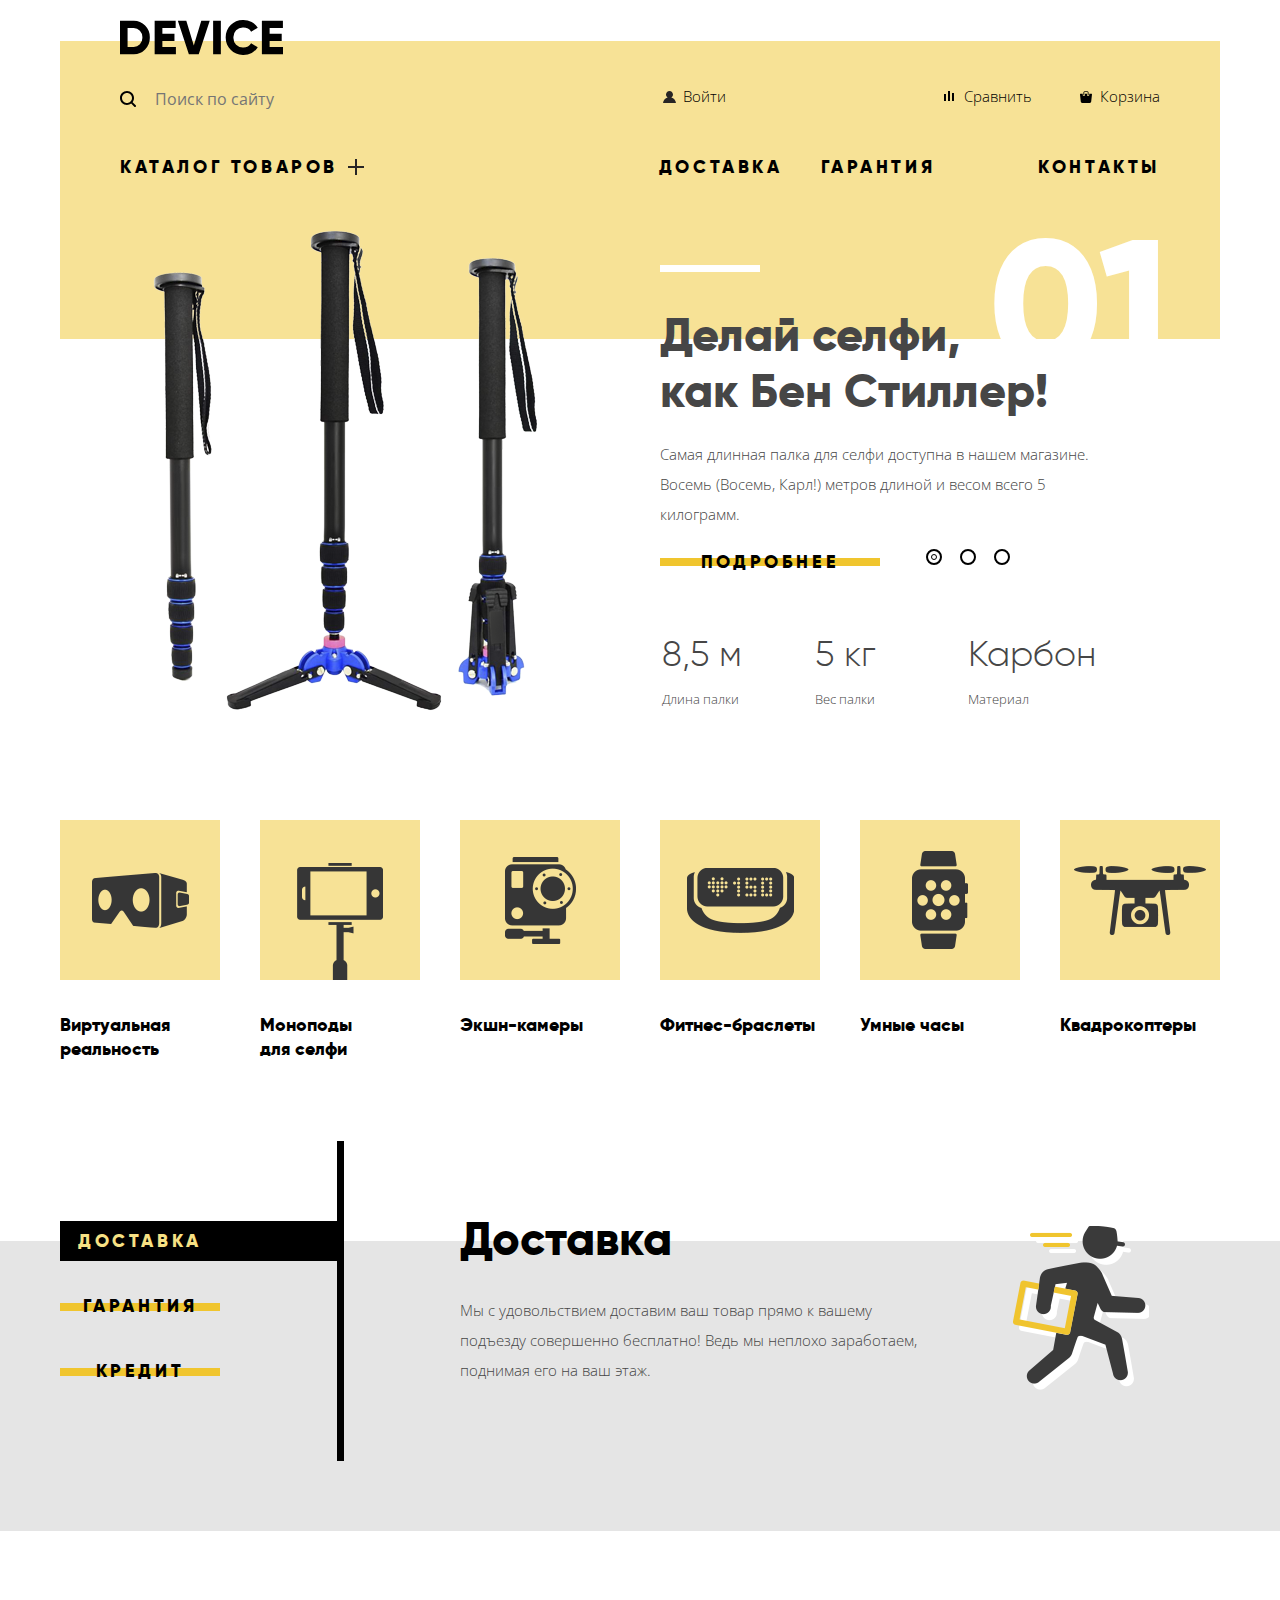
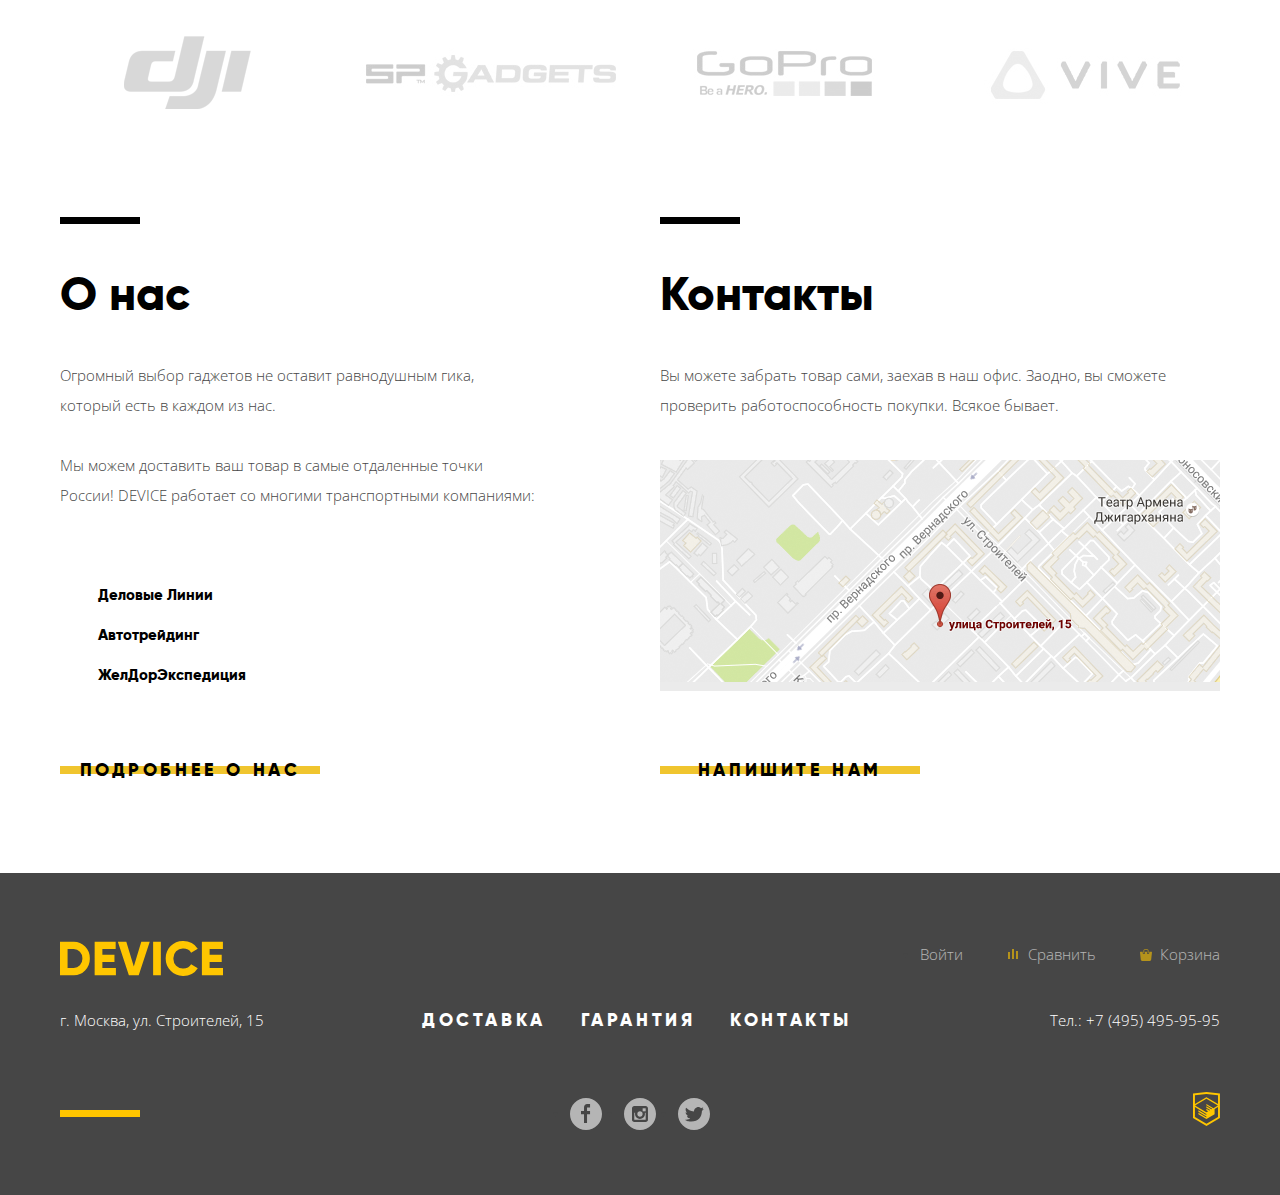
==== commit e3086d11: "Исправления" ====
--- a/index.html
+++ b/index.html
@@ -5,7 +5,6 @@
     <title>HTML Academy: Девайс</title>
     <link href="https://fonts.googleapis.com/css?family=Open+Sans:300&amp;subset=cyrillic" rel="stylesheet">
     <link rel="stylesheet" href="css/normalize.css">
-    <link rel="stylesheet" href="css/style.css">
     <link rel="stylesheet" href="css/style.min.css">
   </head>
   <body>
@@ -136,7 +135,7 @@
             <li class="catalog-item">
               <a href="#">
                 <div class="catalog-item-img">
-                  <img src="img/popular-1.png" alt="Виртуальная реальность">
+                  <img src="img/popular-1.png" width="97" height="55" alt="Виртуальная реальность">
                 </div>
                 <p>Виртуальная реальность</p>
               </a>
@@ -144,15 +143,15 @@
             <li class="catalog-item">
               <a href="monopods.html">
                 <div class="catalog-item-img">
-                  <img src="img/popular-2.png" alt="Моноподы для селфи">
-                </div>
-                <p>Моноподы для селфи</p>
-              </a>
-            </li>
-            <li class="catalog-item">
-              <a href="#">
-                <div class="catalog-item-img">
-                  <img src="img/popular-3.png" alt="Экшн-камеры">
+                  <img src="img/popular-2.png" width="86" height="117" alt="Моноподы для селфи">
+                </div>
+                <p>Моноподы <br> для селфи</p>
+              </a>
+            </li>
+            <li class="catalog-item">
+              <a href="#">
+                <div class="catalog-item-img">
+                  <img src="img/popular-3.png" width="71" height="87" alt="Экшн-камеры">
                 </div>
                 <p>Экшн-камеры</p>
               </a>
@@ -160,7 +159,7 @@
             <li class="catalog-item">
               <a href="#">
                 <div class="catalog-item-img">
-                  <img src="img/popular-4.png" alt="Фитнес-браслеты">
+                  <img src="img/popular-4.png" width="107" height="65" alt="Фитнес-браслеты">
                 </div>
                 <p>Фитнес-браслеты</p>
               </a>
@@ -168,7 +167,7 @@
             <li class="catalog-item">
               <a href="#">
                 <div class="catalog-item-img">
-                  <img src="img/popular-5.png" alt="Умные часы">
+                  <img src="img/popular-5.png" width="56" height="98" alt="Умные часы">
                 </div>
                 <p>Умные часы</p>
               </a>
@@ -176,7 +175,7 @@
             <li class="catalog-item">
               <a href="#">
                 <div class="catalog-item-img">
-                  <img src="img/popular-6.png" alt="Квадрокоптеры">
+                  <img src="img/popular-6.png" width="132" height="69" alt="Квадрокоптеры">
                 </div>
                 <p>Квадрокоптеры</p>
               </a>
@@ -222,8 +221,8 @@
         <div class="wrapper container">
           <section class="about-company">
             <h2>О нас</h2>
-            <p>Огромный выбор гаджетов не оставит равнодушным гика, который есть в каждом из нас.</p>
-            <p>Мы можем доставить ваш товар в самые отдаленные точки России! DEVICE работает со многими транспортными компаниями:</p>
+            <p>Огромный выбор гаджетов не оставит равнодушным гика, <br> который есть в каждом из нас.</p>
+            <p>Мы можем доставить ваш товар в самые отдаленные точки <br> России! DEVICE работает со многими транспортными компаниями:</p>
             <ul>
               <li>Деловые Линии</li>
               <li>Автотрейдинг</li>
@@ -246,7 +245,7 @@
       <div class="footer-wrapper">
         <footer class="main-footer container">
           <div class="wrapper-top">
-            <div class="footer-logo"><a><img src="img/logo-footer.svg" alt="Интернет-магазин гаджетов Девайс"></a></div>
+            <div class="footer-logo"><a><img src="img/logo-footer.svg" width="163" height="35" alt="Интернет-магазин гаджетов Девайс"></a></div>
             <ul class="secondary-user-navigation">
               <li><a class="login-link" href="#">Войти</a></li>
               <li><a class="compare" href="#">Сравнить</a></li>
--- a/css/style.min.css
+++ b/css/style.min.css
@@ -1 +1 @@
-@font-face{font-family:"gilroyextrabold";src:url(../fonts/gilroy-extrabold-webfont.woff2) format("woff2"),url(../fonts/gilroy-extrabold-webfont.woff) format("woff");font-weight:400;font-style:normal}@font-face{font-family:"gilroylight";src:url(../fonts/gilroy-light-webfont.woff2) format("woff2"),url(../fonts/gilroy-light-webfont.woff) format("woff");font-weight:400;font-style:normal}body{margin:0;font-family:"Open Sans","Arial",sans-serif;font-size:15px;font-weight:300;line-height:30px;color:#464646;background-color:#fff}a{text-decoration:none}.visually-hidden,input[type="checkbox"].visually-hidden,input[type="radio"].visually-hidden{position:absolute;width:1px;height:1px;margin:-1px;padding:0;white-space:nowrap;border:0;-webkit-clip-path:inset(100%);clip-path:inset(100%);clip:rect(0 0 0 0);overflow:hidden}.site-wrapper h1{margin:0;margin-top:35px;margin-bottom:20px;padding:0;padding-left:200px;font-family:"gilroyextrabold","Arial",sans-serif;font-size:47px;font-weight:400;line-height:48px;color:#000}.main-header .logo{margin:0;margin-bottom:17px}.site-wrapper{width:1440px;margin:0 auto;padding:0}.container{width:1160px;margin:0 auto}.main-header{min-height:227px;-webkit-box-sizing:border-box;box-sizing:border-box;padding-top:20px;padding-left:60px;padding-right:60px;background-image:-webkit-gradient(linear,left top,left bottom,color-stop(18%,#fff),color-stop(18%,#f7e296),to(#f7e296));background-image:-webkit-linear-gradient(top,#fff 18%,#f7e296 18%,#f7e296 100%);background-image:-o-linear-gradient(top,#fff 18%,#f7e296 18%,#f7e296 100%);background-image:linear-gradient(to bottom,#fff 18%,#f7e296 18%,#f7e296 100%)}.main-header-logo:hover{opacity:.6}.main-header-logo:focus,.main-header-logo:active{opacity:.3}.user-navigation{display:-webkit-box;display:-ms-flexbox;display:flex;-webkit-box-pack:justify;-ms-flex-pack:justify;justify-content:space-between;margin:0;margin-bottom:20px;padding:0;list-style:none}.user-navigation a{font-size:15px;font-weight:300;line-height:30px;color:#000}.user-navigation a:hover{opacity:.6}.user-navigation a:focus,.user-navigation a:active{opacity:.3}.user-navigation .login-link,.user-navigation .compare,.user-navigation .shopping-cart{position:relative}.user-navigation .login-link::before{content:"";position:absolute;top:5px;left:-20px;width:13px;height:12px;background-image:url(../img/user.svg);background-repeat:no-repeat;background-position:0 0}.user-navigation .compare::before{content:"";position:absolute;top:5px;left:-20px;width:13px;height:12px;background-image:url(../img/compare.svg);background-repeat:no-repeat;background-position:0 0}.user-navigation .shopping-cart::before{content:"";position:absolute;top:5px;left:-20px;width:13px;height:12px;background-image:url(../img/cart.svg);background-repeat:no-repeat;background-position:0 0}.user-navigation .search::before{content:"";position:absolute;top:10px;left:0;width:16px;height:16px;background-image:url(../img/search.svg);background-repeat:no-repeat;background-position:0 0}.user-navigation .search{position:relative;margin:0;padding:0}.user-navigation .compare{margin:0;margin-left:165px;padding:0}.user-navigation .login-link{margin:0;margin-right:5px;padding:0}.user-navigation .search{margin:0;margin-right:55px;padding:0}.user-navigation .shopping-cart{margin:0;margin-left:0;padding:0}.search:hover .modal-search{display:block}.site-navigation{display:-webkit-box;display:-ms-flexbox;display:flex;-webkit-box-pack:justify;-ms-flex-pack:justify;justify-content:space-between;-ms-flex-wrap:wrap;flex-wrap:wrap;margin:0;padding:0;list-style:none}.site-navigation a{font-family:"gilroyextrabold","Arial",sans-serif;font-size:18px;font-weight:400;line-height:24px;color:#000;text-transform:uppercase;letter-spacing:.2em}.site-navigation a:hover{opacity:.6}.site-navigation a:focus,.site-navigation a:active{opacity:.3}.site-navigation .first-level-menu{position:relative;display:inline-block;vertical-align:middle}.first-level-menu > a:after{content:"";position:absolute;top:7px;right:-26px;width:16px;height:16px;background-image:url(../img/plus.svg);background-repeat:no-repeat;background-position:0 0}.first-level-menu .wrapper{position:absolute;left:-60px;top:30px;display:none;width:1160px;min-height:158px;margin:0;padding:0;background-color:#f7e296}.first-level-menu:hover .wrapper{z-index:1000;display:-webkit-box;display:-ms-flexbox;display:flex;-webkit-box-pack:start;-ms-flex-pack:start;justify-content:flex-start;-ms-flex-wrap:wrap;flex-wrap:wrap}.submenu-list{margin:0;padding:0;padding-top:25px;padding-left:60px;padding-bottom:20px;list-style:none}.submenu-item a{display:block;font-family:"Open Sans","Arial",sans-serif;font-size:15px;font-weight:300;line-height:36px;text-transform:none;letter-spacing:0;color:#000}.site-navigation .contacts{margin:0;margin-left:100px;padding:0}.site-navigation .warranty{margin-left:35px}.site-navigation .delivery{margin-left:318px}.breadcrumbs{display:-webkit-box;display:-ms-flexbox;display:flex;-ms-flex-wrap:wrap;flex-wrap:wrap;margin:0;margin-bottom:44px;padding:0;padding-left:200px;list-style:none}.breadcrumbs li{position:relative;margin:0;padding:0;padding-right:35px}.breadcrumbs li::after{content:">";position:absolute;top:2px;right:14px}.breadcrumbs li:last-child::after{content:""}.breadcrumbs a{font-family:"Open Sans","Arial",sans-serif;font-size:14px;line-height:24px;color:#000;opacity:.3}.breadcrumbs a:hover,.breadcrumbs a:focus{opacity:.6}.breadcrumbs a:active{opacity:.1}.product-list{display:-webkit-box;display:-ms-flexbox;display:flex;-ms-flex-wrap:wrap;flex-wrap:wrap;-webkit-box-pack:justify;-ms-flex-pack:justify;justify-content:space-between;width:760px;margin:0;margin-left:75px;padding:0}.product-item{position:relative;display:-webkit-box;display:-ms-flexbox;display:flex;-webkit-box-orient:vertical;-webkit-box-direction:reverse;-ms-flex-direction:column-reverse;flex-direction:column-reverse;-ms-flex-wrap:wrap;flex-wrap:wrap;-webkit-box-pack:end;-ms-flex-pack:end;justify-content:flex-end;width:360px;min-height:465px;margin:0;padding:0;list-style:none}.product-item:hover .product-item-hover{display:-webkit-box;display:-ms-flexbox;display:flex;-ms-flex-wrap:wrap;flex-wrap:wrap;-webkit-box-align:center;-ms-flex-align:center;align-items:center;-webkit-box-pack:center;-ms-flex-pack:center;justify-content:center;-webkit-box-orient:vertical;-webkit-box-direction:normal;-ms-flex-direction:column;flex-direction:column}.product-item .product-item-hover{position:absolute;top:0;left:0;display:none;width:360px;min-height:320px;margin:0;padding:0;padding-top:60px;background-color:rgba(238,238,238,0.7)}.product-item-hover .compare{color:rgba(0,0,0,0.5)}.product-item-hover .compare:hover,.product-item-hover .compare:focus{color:#000}.product-item-hover .compare:active{color:rgba(0,0,0,0.2)}.product-item-hover .button{vertical-align:middle;width:200px;margin:0;margin-bottom:30px;padding:0;padding-top:8px;background-image:-webkit-linear-gradient(top,rgba(255,255,255,0) 17px,#f0c52e 17px,#f0c52e 25px,rgba(255,255,255,0) 25px,rgba(255,255,255,0) 42px);background-image:-o-linear-gradient(top,rgba(255,255,255,0) 17px,#f0c52e 17px,#f0c52e 25px,rgba(255,255,255,0) 25px,rgba(255,255,255,0) 42px);background-image:linear-gradient(to bottom,rgba(255,255,255,0) 17px,#f0c52e 17px,#f0c52e 25px,rgba(255,255,255,0) 25px,rgba(255,255,255,0) 42px)}.product-item-hover .button:hover,.product-item-hover .button:focus{color:#000;background-color:#f0c52e}.product-item-hover .button:active{color:rgba(0,0,0,0.3);background-color:#f0c52e}.product-item div{display:-webkit-box;display:-ms-flexbox;display:flex;-webkit-box-orient:horizontal;-webkit-box-direction:normal;-ms-flex-direction:row;flex-direction:row;-webkit-box-pack:justify;-ms-flex-pack:justify;justify-content:space-between;margin-bottom:43px}.product-item p,.product-item h3{margin:0;padding:0;font-family:"gilroylight","Arial",sans-serif;font-size:18px;line-height:24px;color:#000}.product-item h3{width:245px;margin:0;padding:0;font-family:"gilroyextrabold","Arial",sans-serif}.product-item-image img{margin-bottom:26px}.catalog-list{display:-webkit-box;display:-ms-flexbox;display:flex;-ms-flex-wrap:wrap;flex-wrap:wrap;-webkit-box-pack:justify;-ms-flex-pack:justify;justify-content:space-between;width:1160px;margin:0;margin-bottom:10px;padding:0}.catalog-item{margin:0;padding:0;width:160px;list-style:none}.catalog-item a{margin:0;padding:0;font-family:"gilroyextrabold","Arial",sans-serif;font-size:18px;line-height:24px;color:#000}.catalog-item p{margin:0;padding:0}.catalog-item a:active p{opacity:.3}.catalog-item-img{display:-webkit-box;display:-ms-flexbox;display:flex;-webkit-box-pack:center;-ms-flex-pack:center;justify-content:center;-webkit-box-align:center;-ms-flex-align:center;align-items:center;margin:0;margin-bottom:33px;padding:0;width:160px;height:160px;background-color:#f7e296}.catalog-item:nth-child(2) img{-ms-flex-item-align:end;align-self:flex-end}.catalog-item a:hover .catalog-item-img{background-color:#f0c52e}.catalog-item a:focus .catalog-item-img,.catalog-item a:active .catalog-item-img{background-color:#f0c52e;opacity:.3}.partner-list{display:-webkit-box;display:-ms-flexbox;display:flex;-webkit-box-pack:justify;-ms-flex-pack:justify;justify-content:space-between;-ms-flex-wrap:wrap;flex-wrap:wrap;margin:0;margin-bottom:98px;padding:0;list-style:none}.partner-list li{margin:0;padding:0}.partner-list li:hover:nth-child(1),.partner-list li:focus:nth-child(1),.partner-list li:active:nth-child(1){background-repeat:no-repeat;background-image:url(../img/logo-1-hover.png)}.partner-list li:hover:nth-child(2),.partner-list li:focus:nth-child(2),.partner-list li:active:nth-child(2){background-repeat:no-repeat;background-image:url(../img/logo-2-hover.png)}.partner-list li:hover:nth-child(3),.partner-list li:focus:nth-child(3),.partner-list li:active:nth-child(3){background-repeat:no-repeat;background-image:url(../img/logo-3-hover.png)}.partner-list li:hover:nth-child(4),.partner-list li:focus:nth-child(4),.partner-list li:active:nth-child(4){background-repeat:no-repeat;background-image:url(../img/logo-4-hover.png)}.wrapper{display:-webkit-box;display:-ms-flexbox;display:flex;-webkit-box-pack:justify;-ms-flex-pack:justify;justify-content:space-between}.about-company,.contacts{margin:0;padding:0;width:560px}.about-company h2,.contacts h2{position:relative;display:inline-block;margin-bottom:42px;font-family:"gilroyextrabold","Arial",sans-serif;font-size:47px;font-weight:400;line-height:48px;color:#000}.about-company h2:before,.contacts h2:before{content:"";position:absolute;top:-53px;left:0;width:80px;height:7px;background-color:#000}.about-company p,.contacts p{margin:0;margin-bottom:30px;padding:0;font-size:15px;font-weight:300;line-height:30px;color:#464646}.about-company ul{list-style:none}.about-company li{font-family:"gilroyextrabold","Arial",sans-serif;font-size:15px;font-weight:400;line-height:30px;color:#000}.about-company .button,.contacts .button{min-height:32px;margin:0;margin-bottom:83px;padding:0;padding-top:8px;width:260px}.about-company .button:hover,.about-company .button:focus,.contacts .button:hover,.contacts .button:focus{color:#000;background-color:#f0c52e}.about-company .button:active,.contacts .button:active{color:rgba(0,0,0,0.6);background-color:#f0c52e}.contacts .map{margin:0;margin-top:40px;margin-bottom:59px;padding:0}.about-company ul{margin:0;margin-top:70px;margin-bottom:60px;padding:0}.about-company li{margin:0;margin-bottom:10px;margin-left:38px;padding:0}.button{display:block;min-height:32px;font-family:"gilroyextrabold","Arial",sans-serif;font-size:18px;font-weight:400;line-height:24px;color:#000;text-transform:uppercase;letter-spacing:.2em;text-align:center;border:none;background-image:-webkit-linear-gradient(top,rgba(255,255,255,0) 16px,#f0c52e 16px,#f0c52e 24px,rgba(255,255,255,0) 24px,rgba(255,255,255,0) 40px);background-image:-o-linear-gradient(top,rgba(255,255,255,0) 16px,#f0c52e 16px,#f0c52e 24px,rgba(255,255,255,0) 24px,rgba(255,255,255,0) 40px);background-image:linear-gradient(to bottom,rgba(255,255,255,0) 16px,#f0c52e 16px,#f0c52e 24px,rgba(255,255,255,0) 24px,rgba(255,255,255,0) 40px)}.button:hover{background-image:none;background-color:#f0c52e}.button:focus,.button:active{color:#f7e184;background-image:none;background-color:#000}.footer-wrapper{width:1440px;margin:0 auto;padding:0;padding-top:63px;background-color:#464646}.main-footer .wrapper-top,.main-footer .wrapper-middle,.main-footer .wrapper-bottom{margin:0;padding:0;display:-webkit-box;display:-ms-flexbox;display:flex;-webkit-box-pack:justify;-ms-flex-pack:justify;justify-content:space-between;-webkit-box-align:center;-ms-flex-align:center;align-items:center}.main-footer .wrapper-bottom{margin-top:33px;padding-bottom:50px}.footer-logo:hover,.footer-copyright-logo:hover{opacity:.6}.footer-logo:focus,.footer-logo:active,.footer-copyright-logo:focus,.footer-copyright-logo:active{opacity:.3}.secondary-user-navigation{display:-webkit-box;display:-ms-flexbox;display:flex;-ms-flex-wrap:wrap;flex-wrap:wrap;-webkit-box-pack:justify;-ms-flex-pack:justify;justify-content:space-between;-webkit-box-align:start;-ms-flex-align:start;align-items:flex-start;margin:0;margin-bottom:18px;padding:0;width:300px}.secondary-user-navigation a{font-size:15px;line-height:36px;color:#fff;background-color:#464646;opacity:.6}.secondary-user-navigation a:hover{opacity:1}.secondary-user-navigation a:focus,.secondary-user-navigation a:active{opacity:.3}.secondary-user-navigation .login-link,.secondary-user-navigation .compare,.secondary-user-navigation .shopping-cart{position:relative}.secondary-user-navigation .login-link::before{content:"";position:absolute;top:5px;left:-20px;width:13px;height:12px;background-image:url("../img/user - footer.svg");background-repeat:no-repeat;background-position:0 0}.secondary-user-navigation .compare::before{content:"";position:absolute;top:5px;left:-20px;width:13px;height:12px;background-image:url("../img/compare - footer.svg");background-repeat:no-repeat;background-position:0 0}.secondary-user-navigation .shopping-cart::before{content:"";position:absolute;top:5px;left:-20px;width:13px;height:12px;background-image:url("../img/cart - footer.svg");background-repeat:no-repeat;background-position:0 0}.secondary-site-navigation{display:-webkit-box;display:-ms-flexbox;display:flex;-ms-flex-wrap:wrap;flex-wrap:wrap;-webkit-box-pack:justify;-ms-flex-pack:justify;justify-content:space-between;margin-right:40px;padding-right:5px;padding-left:5px;width:430px;list-style:none}.secondary-site-navigation a{font-family:"gilroyextrabold","Arial",sans-serif;font-size:18px;font-weight:400;line-height:24px;color:#fff;text-transform:uppercase;letter-spacing:.2em;background-color:#464646}.secondary-site-navigation a:hover{opacity:.6}.secondary-site-navigation a:focus,.secondary-site-navigation a:active{opacity:.3}.address,.phone{font-size:15px;line-height:30px;color:#fff;background-color:#464646}.footer-social{position:relative;margin-left:470px}.footer-social:before{content:"";position:absolute;top:27px;left:-470px;width:80px;height:7px;background-color:#ffc600}.footer-social ul{display:-webkit-box;display:-ms-flexbox;display:flex;-ms-flex-wrap:wrap;flex-wrap:wrap;-webkit-box-pack:justify;-ms-flex-pack:justify;justify-content:space-between;width:140px}.social-button{display:-webkit-box;display:-ms-flexbox;display:flex;-webkit-box-align:center;-ms-flex-align:center;align-items:center;-webkit-box-pack:center;-ms-flex-pack:center;justify-content:center;width:32px;height:32px;opacity:.6}.social-button:hover,.social-button:focus{opacity:.3}.social-button:active{opacity:.1}.social-facebook{background-image:url(../img/facebook.svg);background-repeat:no-repeat}.social-instagram{background-image:url(../img/instagram.svg);background-repeat:no-repeat}.social-twitter{background-image:url(../img/twiter.svg);background-repeat:no-repeat}.modal-feedback,.modal-map{display:none}.slider{position:relative;min-height:593px}.slider .container{z-index:1;background-image:-webkit-linear-gradient(top,#f7e296 112px,#fff 112px,#fff 600px);background-image:-o-linear-gradient(top,#f7e296 112px,#fff 112px,#fff 600px);background-image:linear-gradient(to bottom,#f7e296 112px,#fff 112px,#fff 600px)}.slider-list{display:-webkit-box;display:-ms-flexbox;display:flex;-webkit-box-orient:horizontal;-webkit-box-direction:reverse;-ms-flex-direction:row-reverse;flex-direction:row-reverse;margin:0;padding:0;list-style:none}.slider-controls{position:absolute;left:78%;top:53%;z-index:100;margin:0;padding:0;width:120px;height:40px;text-align:center;font-size:0}.slider-controls label{position:relative;display:inline-block;padding:8px;width:18px;height:18px;cursor:pointer}.slider-controls label::after{content:"";position:absolute;top:8px;left:8px;z-index:1;width:12px;height:12px;border:2px solid #000;border-radius:50%}#product-1:checked ~ .slider-list .slider-item:nth-child(1){position:relative;display:-webkit-box;display:-ms-flexbox;display:flex;-webkit-box-orient:horizontal;-webkit-box-direction:reverse;-ms-flex-direction:row-reverse;flex-direction:row-reverse;-webkit-box-pack:justify;-ms-flex-pack:justify;justify-content:space-between}#product-1:checked ~ .slider-list .slider-item:nth-child(1) h3::after{content:"01";position:absolute;top:-13px;right:-11px;font-family:"gilroyextrabold","Arial",sans-serif;font-size:180px;line-height:180px;color:#fff}#product-2:checked ~ .slider-list .slider-item:nth-child(2){display:-webkit-box;display:-ms-flexbox;display:flex;-webkit-box-orient:horizontal;-webkit-box-direction:reverse;-ms-flex-direction:row-reverse;flex-direction:row-reverse;-webkit-box-pack:justify;-ms-flex-pack:justify;justify-content:space-between}#product-2:checked ~ .slider-list .slider-item:nth-child(2) h3::after{content:"02";position:absolute;top:-13px;right:-11px;font-family:"gilroyextrabold","Arial",sans-serif;font-size:180px;line-height:180px;color:#fff}#product-3:checked ~ .slider-list .slider-item:nth-child(3){display:-webkit-box;display:-ms-flexbox;display:flex;-webkit-box-orient:horizontal;-webkit-box-direction:reverse;-ms-flex-direction:row-reverse;flex-direction:row-reverse;-webkit-box-pack:justify;-ms-flex-pack:justify;justify-content:space-between}#product-3:checked ~ .slider-list .slider-item:nth-child(3) h3::after{content:"03";position:absolute;top:-13px;right:-11px;font-family:"gilroyextrabold","Arial",sans-serif;font-size:180px;line-height:180px;color:#fff}#product-1:checked ~ .slider-controls .slider-controls-item--1::before,#product-2:checked ~ .slider-controls .slider-controls-item--2::before,#product-3:checked ~ .slider-controls .slider-controls-item--3::before{content:"";position:absolute;left:50%;top:50%;z-index:2;width:4px;height:4px;margin:-4px;border:1px solid #000;border-radius:50%}.slider-item{display:none;width:100%;padding:0}.slider-item img{margin:0;padding:0}.slider-item .slider-item-image{display:-webkit-box;display:-ms-flexbox;display:flex;-webkit-box-pack:center;-ms-flex-pack:center;justify-content:center;width:570px;margin:0;padding:0}.slider-item .slider-item-content{position:relative;width:500px;margin:0;padding:0;padding-top:80px;padding-left:10px;margin-right:60px}.slider-item .slider-item-content::after{content:"";position:absolute;top:38px;left:10px;width:100px;height:7px;background-color:#fff}.slider-item h3{max-width:395px;min-height:110px;margin:0;margin-bottom:20px;font-family:"gilroyextrabold","Arial",sans-serif;font-size:47px;line-height:56px}.slider-item p{max-width:460px;min-height:90px;margin:0;margin-bottom:13px}.slider-item-button{width:220px;margin:0;margin-bottom:45px;padding:0;padding-top:8px}.slider-item-button:hover,.slider-item-button:focus{color:#000;background-color:#f0c52e}.slider-item-button:active{color:rgba(0,0,0,0.6);background-color:#f0c52e}.slider table,.slider tr,.slider td{margin:0;padding:0}.slider tr{padding-bottom:10px}.slider td{width:151px;padding-bottom:10px}.slider tr:nth-child(1){font-family:"gilroylight","Arial",sans-serif;font-size:36px;line-height:48px}.slider tr:nth-child(2){font-size:13px;line-height:20px}.inner-wrapper{display:-webkit-box;display:-ms-flexbox;display:flex;width:1440px;margin:0 auto;padding:0}.inner-wrapper-main{display:-webkit-box;display:-ms-flexbox;display:flex;-webkit-box-orient:vertical;-webkit-box-direction:normal;-ms-flex-direction:column;flex-direction:column;width:976px}.sort{display:-webkit-box;display:-ms-flexbox;display:flex;margin:0;margin-bottom:65px;padding:0;min-height:75px;background-color:#ebebeb}.sort h2{margin-left:72px;margin-right:57px}.sort-list{display:-webkit-box;display:-ms-flexbox;display:flex;-ms-flex-wrap:wrap;flex-wrap:wrap;-ms-flex-line-pack:center;align-content:center;margin:0;padding:0;list-style:none}.sort-list li{margin-right:28px}.sort a{color:#000;opacity:.3}.sort a:hover,.sort a:focus{opacity:.6}.sort a:active{opacity:1}.sort-list .sort-current{color:#000;opacity:1}.inner-wrapper h2{padding-top:13px;font-family:"gilroyextrabold","Arial",sans-serif;font-size:16px;line-height:24px;text-transform:uppercase;letter-spacing:.2em}.filters{padding-left:200px;background-image:-webkit-linear-gradient(top,#dcdcdc 75px,#efefef 75px,#efefef 100%);background-image:-o-linear-gradient(top,#dcdcdc 75px,#efefef 75px,#efefef 100%);background-image:linear-gradient(to bottom,#dcdcdc 75px,#efefef 75px,#efefef 100%)}.filters form{margin-top:101px}.filters fieldset{position:relative;margin:0;margin-bottom:30px;padding:0;border:none}.filters fieldset::before{content:"";position:absolute;width:200px;height:2px;left:0;top:-10px;background-color:#000}.filters legend{margin-bottom:20px;font-family:"gilroyextrabold","Arial",sans-serif;font-size:18px;line-height:24px}.filters ul{margin:0;padding:0;list-style:none;line-height:40px}.filter-option{margin-bottom:0;padding-left:40px}.filter-option label{position:relative;display:block;cursor:pointer;-webkit-user-select:none;-moz-user-select:none;-ms-user-select:none;user-select:none}.filter-input-checkbox + label::before{content:"";position:absolute;width:23px;height:23px;left:-42px;top:7px;background-image:url(../img/checkbox-off.svg);background-repeat:no-repeat;background-position:0 0}.filter-input-checkbox:checked + label::before{content:"";position:absolute;width:23px;height:23px;left:-42px;top:7px;background-image:url(../img/checkbox-on.svg);background-repeat:no-repeat;background-position:0 0}.filter-input-checkbox:checked + label:hover::before,.filter-input-checkbox + label:hover::before{opacity:.6}.filter-input-checkbox:checked:disabled + label::before,.filter-input-checkbox:disabled + label::before{opacity:.4}.filter-input:disabled + label{color:#a6a6a6}.filter-input-radio + label::before{content:"";position:absolute;width:18px;height:18px;left:-42px;top:5px;border:4px solid #000;border-radius:50%}.filter-input-radio:checked + label::after{content:"";position:absolute;top:14px;left:-33px;width:8px;height:8px;background-color:#000;border-radius:50%}.filter-input-radio:checked + label:hover::before,.filter-input-radio + label:hover::before,.filter-input-radio:checked + label:hover::after,.filter-input-radio + label:hover::after{opacity:.6}.filter-input-radio:checked:disabled + label::before,.filter-input-radio:disabled + label::before,.filter-input-radio:checked:disabled + label::after,.filter-input-radio:disabled + label::after{opacity:.4}.filters fieldset:last-of-type{margin-top:41px;margin-bottom:32px}.range-filter{width:200px;padding-right:68px}.range-controls{position:relative;height:20px;margin:0;padding-top:14px}.range-controls .scale{height:2px;background:#d7dcde}.range-controls .bar{width:55%;height:2px;background:#b0d56f}.range-controls .toggle{position:absolute;top:5px;left:0;width:4px;height:4px;padding:0;border:8px solid #fff;background-color:#ababab;-webkit-box-shadow:0 2px 1px 0 #cfcfcf;box-shadow:0 2px 1px 0 #cfcfcf;border-radius:50%;cursor:pointer}.range-controls .toggle-min{left:-6px}.range-controls .toggle-max{left:107px}.filters .button{width:200px;min-height:40px}.filters .button:hover,.filters .button:focus{color:#000;background-color:#f0c52e}.filters .button:active{color:rgba(0,0,0,0.6);background-color:#f0c52e}.price-controls{font-size:0}.price-controls label{display:inline-block;font-family:"gilroylight","Arial",sans-serif;font-size:14px;line-height:24px;text-align:center;color:#bebebe}.price-controls input{width:40px;margin:0;padding:0;margin-right:40px;font-family:"gilroylight","Arial",sans-serif;font-size:14px;line-height:24px;color:#bebebe;border:none;background-color:#efefef}.pagination-list{display:-webkit-box;display:-ms-flexbox;display:flex;-webkit-box-pack:justify;-ms-flex-pack:justify;justify-content:space-between;-webkit-box-align:center;-ms-flex-align:center;align-items:center;width:760px;margin:0;margin-left:75px;margin-bottom:72px;padding:0;list-style:none;background-color:#ebebeb}.pagination-item a{display:block;vertical-align:middle;padding:23px 16px;font-family:"gilroyextrabold","Arial",sans-serif;font-size:16px;line-height:24px;color:#000;text-transform:uppercase;letter-spacing:.2em;opacity:.3}.pagination-item:first-child a{margin-right:184px;padding-left:30px;padding-right:30px}.pagination-item:last-child a{margin-left:184px;padding-right:30px;padding-left:30px}.pagination-item a:hover,.pagination-item a:focus{opacity:.6}.pagination-item a:active{opacity:1}.pagination-item-back a:hover,.pagination-item-back a:focus,.pagination-item-forward a:hover,.pagination-item-forward a:focus{background-color:#d9d9d9;opacity:1}.pagination-item-back a:active,.pagination-item-forward a:active{color:rgba(0,0,0,0.3)}.pagination-item-current a,.pagination-item-current a:hover,.pagination-item-current a:focus,.pagination-item-current a:active{color:#000;opacity:1}.services{min-height:460px;margin-bottom:93px;background-color:#000;background-image:-webkit-linear-gradient(top,#fff 170px,#e5e5e5 170px,#e5e5e5 460px);background-image:-o-linear-gradient(top,#fff 170px,#e5e5e5 170px,#e5e5e5 460px);background-image:linear-gradient(to bottom,#fff 170px,#e5e5e5 170px,#e5e5e5 460px)}.services .container{position:relative;display:-webkit-box;display:-ms-flexbox;display:flex;-webkit-box-pack:center;-ms-flex-pack:center;justify-content:center}.services-slider-list{width:880px}.services-slider-item{display:none;padding-left:90px;padding-top:83px;padding-bottom:50px;list-style:none}.services-slider-item h3{margin-top:46px;margin-bottom:32px;font-family:"gilroyextrabold","Arial",sans-serif;font-size:47px;font-weight:400;line-height:48px;color:#000}.services-slider-item p{display:block;width:460px;margin:0;padding:0;font-size:15px;font-weight:300;line-height:30px;color:#464646}.services-slider-item:nth-child(1){background-image:url(../img/delivery.png);background-repeat:no-repeat;background-position:90% 140px}.services-slider-item:nth-child(2){background-image:url(../img/warranty.png);background-repeat:no-repeat;background-position:90% 120px}.services-slider-item:nth-child(3){background-image:url(../img/credit.png);background-repeat:no-repeat;background-position:90% 110px}.services-controls{display:-webkit-box;display:-ms-flexbox;display:flex;-webkit-box-orient:vertical;-webkit-box-direction:normal;-ms-flex-direction:column;flex-direction:column;width:280px;margin:0;margin-top:150px;padding:0;list-style:none}.services-controls::after{content:"";position:absolute;top:70px;left:277px;width:7px;height:320px;background-color:#000}.services-controls label{position:relative;width:160px;height:32px;margin:0;margin-bottom:25px;padding:0;padding-top:8px;background-image:-webkit-linear-gradient(top,rgba(255,255,255,0) 17px,#f0c52e 17px,#f0c52e 25px,rgba(255,255,255,0) 25px,rgba(255,255,255,0) 42px);background-image:-o-linear-gradient(top,rgba(255,255,255,0) 17px,#f0c52e 17px,#f0c52e 25px,rgba(255,255,255,0) 25px,rgba(255,255,255,0) 42px);background-image:linear-gradient(to bottom,rgba(255,255,255,0) 17px,#f0c52e 17px,#f0c52e 25px,rgba(255,255,255,0) 25px,rgba(255,255,255,0) 42px)}#service-1:checked ~ .services-slider-list .services-slider-item:nth-child(1){display:block}#service-2:checked ~ .services-slider-list .services-slider-item:nth-child(2){display:block}#service-3:checked ~ .services-slider-list .services-slider-item:nth-child(3){display:block}#service-1:checked ~ .services-controls .services-controls-item--1,#service-2:checked ~ .services-controls .services-controls-item--2,#service-3:checked ~ .services-controls .services-controls-item--3{display:block;color:#f7e184;background-color:#000;background-image:none}#service-1:checked ~ .services-controls .services-controls-item--1::before,#service-2:checked ~ .services-controls .services-controls-item--2::before,#service-3:checked ~ .services-controls .services-controls-item--3::before{content:"";position:absolute;top:0;left:160px;width:120px;height:40px;background-color:#000}.search{display:-webkit-box;display:-ms-flexbox;display:flex;width:440px}.search input[type="text"]{-webkit-box-sizing:border-box;box-sizing:border-box;width:400px;padding-left:35px;padding-bottom:17px;font-family:"Open Sans","Arial",sans-serif;color:rgba(0,0,0,0.3);font-size:16px;line-height:24px;background-color:#f7e296;border:none;outline:none}.search input[type="text"]:hover{color:rgba(0,0,0,0.6)}.search input[type="text"]:focus{color:rgba(0,0,0,1)}.search-button{visibility:hidden;width:85px;min-height:51px;font-family:"Open Sans","Arial",sans-serif;font-size:15px;font-weight:400;line-height:30px;color:#000;text-align:center;background-color:#f7e296;border:2px solid #000}.search input:focus~.search-button{visibility:visible}.search input:focus~.search-button:hover{color:#fff;background-color:#000}.search-button:active{visibility:visible;color:rgba(255,255,255,0.3);background-color:#000}+@font-face{font-family:"gilroyextrabold";src:url(../fonts/gilroy-extrabold-webfont.woff2) format("woff2"),url(../fonts/gilroy-extrabold-webfont.woff) format("woff");font-weight:400;font-style:normal}@font-face{font-family:"gilroylight";src:url(../fonts/gilroy-light-webfont.woff2) format("woff2"),url(../fonts/gilroy-light-webfont.woff) format("woff");font-weight:400;font-style:normal}body{margin:0;font-family:"Open Sans","Arial",sans-serif;font-size:15px;font-weight:300;line-height:30px;color:#464646;background-color:#fff}a{text-decoration:none}.visually-hidden,input[type="checkbox"].visually-hidden,input[type="radio"].visually-hidden{position:absolute;width:1px;height:1px;margin:-1px;padding:0;white-space:nowrap;border:0;-webkit-clip-path:inset(100%);clip-path:inset(100%);clip:rect(0 0 0 0);overflow:hidden}.site-wrapper h1{margin:0;margin-top:35px;margin-bottom:20px;margin-left:60px;padding:0;font-family:"gilroyextrabold","Arial",sans-serif;font-size:47px;font-weight:400;line-height:48px;color:#000}.main-header .logo{margin:0;margin-bottom:17px}.site-wrapper{width:100%;margin:0 auto;padding:0}.container{width:1160px;margin:0 auto}.main-header{min-height:227px;-webkit-box-sizing:border-box;box-sizing:border-box;padding-top:20px;padding-left:60px;padding-right:60px;background-image:-webkit-gradient(linear,left top,left bottom,color-stop(18%,#fff),color-stop(18%,#f7e296),to(#f7e296));background-image:-webkit-linear-gradient(top,#fff 18%,#f7e296 18%,#f7e296 100%);background-image:-o-linear-gradient(top,#fff 18%,#f7e296 18%,#f7e296 100%);background-image:linear-gradient(to bottom,#fff 18%,#f7e296 18%,#f7e296 100%)}.main-header-logo:hover{opacity:.6}.main-header-logo:focus,.main-header-logo:active{opacity:.3}.user-navigation{display:-webkit-box;display:-ms-flexbox;display:flex;-webkit-box-pack:justify;-ms-flex-pack:justify;justify-content:space-between;margin:0;margin-bottom:20px;padding:0;list-style:none}.user-navigation a{font-size:15px;font-weight:300;line-height:30px;color:#000}.user-navigation a:hover{opacity:.6}.user-navigation a:focus,.user-navigation a:active{opacity:.3}.user-navigation .login-link,.user-navigation .compare,.user-navigation .shopping-cart,.user-navigation .login-user-name{position:relative}.user-navigation .login-link::before,.user-navigation .login-user-name::before{content:"";position:absolute;top:5px;left:-20px;width:13px;height:12px;background-image:url(../img/user.svg);background-repeat:no-repeat;background-position:0 0}.user-navigation .compare::before{content:"";position:absolute;top:5px;left:-20px;width:13px;height:12px;background-image:url(../img/compare.svg);background-repeat:no-repeat;background-position:0 0}.user-navigation .shopping-cart::before{content:"";position:absolute;top:5px;left:-20px;width:13px;height:12px;background-image:url(../img/cart.svg);background-repeat:no-repeat;background-position:0 0}.user-navigation .search::before{content:"";position:absolute;top:10px;left:0;width:16px;height:16px;background-image:url(../img/search.svg);background-repeat:no-repeat;background-position:0 0}.user-navigation .search{position:relative;margin:0;padding:0}.user-navigation .compare{margin:0;margin-left:165px;padding:0}.inner-user-navigation .compare{margin:0;margin-left:20px;padding:0}.user-navigation .login-link{margin:0;margin-right:5px;padding:0}.user-navigation .search{margin:0;margin-right:55px;padding:0}.user-navigation .login-user-name{padding-left:15px}.user-navigation .login-exit{padding-left:15px}.user-navigation .shopping-cart{margin:0;margin-left:0;padding:0}.search:hover .modal-search{display:block}.site-navigation{display:-webkit-box;display:-ms-flexbox;display:flex;-webkit-box-pack:justify;-ms-flex-pack:justify;justify-content:space-between;-ms-flex-wrap:wrap;flex-wrap:wrap;margin:0;padding:0;list-style:none}.site-navigation a{font-family:"gilroyextrabold","Arial",sans-serif;font-size:18px;font-weight:400;line-height:24px;color:#000;text-transform:uppercase;letter-spacing:.2em}.site-navigation a:hover{opacity:.6}.site-navigation a:focus,.site-navigation a:active{opacity:.3}.site-navigation .first-level-menu{position:relative;display:inline-block;vertical-align:middle}.first-level-menu > a:after{content:"";position:absolute;top:7px;right:-26px;width:16px;height:16px;background-image:url(../img/plus.svg);background-repeat:no-repeat;background-position:0 0}.first-level-menu .wrapper{position:absolute;left:-60px;top:30px;display:none;width:1160px;min-height:158px;margin:0;padding:0;background-color:#f7e296}.first-level-menu:hover .wrapper{z-index:1000;display:-webkit-box;display:-ms-flexbox;display:flex;-webkit-box-pack:start;-ms-flex-pack:start;justify-content:flex-start;-ms-flex-wrap:wrap;flex-wrap:wrap}.submenu-list{margin:0;padding:0;padding-top:25px;padding-left:60px;padding-bottom:20px;list-style:none}.submenu-item a{display:block;font-family:"Open Sans","Arial",sans-serif;font-size:15px;font-weight:300;line-height:36px;text-transform:none;letter-spacing:0;color:#000}.site-navigation .contacts{margin:0;margin-left:100px;padding:0}.site-navigation .warranty{margin-left:35px}.site-navigation .delivery{margin-left:318px}.breadcrumbs{display:-webkit-box;display:-ms-flexbox;display:flex;-ms-flex-wrap:wrap;flex-wrap:wrap;margin:0;margin-bottom:44px;margin-left:60px;padding:0;list-style:none}.breadcrumbs li{position:relative;margin:0;padding:0;padding-right:35px}.breadcrumbs li::after{content:">";position:absolute;top:2px;right:14px}.breadcrumbs li:last-child::after{content:""}.breadcrumbs a{font-family:"Open Sans","Arial",sans-serif;font-size:14px;line-height:24px;color:#000;opacity:.3}.breadcrumbs a:hover,.breadcrumbs a:focus{opacity:.6}.breadcrumbs a:active{opacity:.1}.product-list{display:-webkit-box;display:-ms-flexbox;display:flex;-ms-flex-wrap:wrap;flex-wrap:wrap;-webkit-box-pack:justify;-ms-flex-pack:justify;justify-content:space-between;width:760px;margin:0;margin-left:75px;padding:0}.product-item{position:relative;display:-webkit-box;display:-ms-flexbox;display:flex;-webkit-box-orient:vertical;-webkit-box-direction:reverse;-ms-flex-direction:column-reverse;flex-direction:column-reverse;-ms-flex-wrap:wrap;flex-wrap:wrap;-webkit-box-pack:end;-ms-flex-pack:end;justify-content:flex-end;width:360px;min-height:465px;margin:0;padding:0;list-style:none}.product-item:nth-child(4)::before{content:"";position:absolute;top:30px;right:30px;width:60px;height:61px;background-image:url(../img/new.png);background-repeat:no-repeat;background-position:0 0}.product-item:hover .product-item-hover{display:-webkit-box;display:-ms-flexbox;display:flex;-ms-flex-wrap:wrap;flex-wrap:wrap;-webkit-box-align:center;-ms-flex-align:center;align-items:center;-webkit-box-pack:center;-ms-flex-pack:center;justify-content:center;-webkit-box-orient:vertical;-webkit-box-direction:normal;-ms-flex-direction:column;flex-direction:column}.product-item .product-item-hover{position:absolute;top:0;left:0;display:none;width:360px;min-height:320px;margin:0;padding:0;padding-top:60px;background-color:rgba(238,238,238,0.7)}.product-item-hover .compare{color:rgba(0,0,0,0.5)}.product-item-hover .compare:hover,.product-item-hover .compare:focus{color:#000}.product-item-hover .compare:active{color:rgba(0,0,0,0.2)}.product-item-hover .button{vertical-align:middle;width:200px;margin:0;margin-bottom:30px;padding:0;padding-top:8px;background-image:-webkit-linear-gradient(top,rgba(255,255,255,0) 17px,#f0c52e 17px,#f0c52e 25px,rgba(255,255,255,0) 25px,rgba(255,255,255,0) 42px);background-image:-o-linear-gradient(top,rgba(255,255,255,0) 17px,#f0c52e 17px,#f0c52e 25px,rgba(255,255,255,0) 25px,rgba(255,255,255,0) 42px);background-image:linear-gradient(to bottom,rgba(255,255,255,0) 17px,#f0c52e 17px,#f0c52e 25px,rgba(255,255,255,0) 25px,rgba(255,255,255,0) 42px)}.product-item-hover .button:hover,.product-item-hover .button:focus{color:#000;background-color:#f0c52e}.product-item-hover .button:active{color:rgba(0,0,0,0.3);background-color:#f0c52e}.product-item div{display:-webkit-box;display:-ms-flexbox;display:flex;-webkit-box-orient:horizontal;-webkit-box-direction:normal;-ms-flex-direction:row;flex-direction:row;-webkit-box-pack:justify;-ms-flex-pack:justify;justify-content:space-between;margin-bottom:42px}.product-item p,.product-item h3{margin:0;padding:0;font-family:"gilroylight","Arial",sans-serif;font-size:18px;line-height:24px;color:#000}.product-item h3{width:260px;margin:0;padding:0;font-family:"gilroyextrabold","Arial",sans-serif}.product-item-image img{margin-bottom:26px}.catalog-list{display:-webkit-box;display:-ms-flexbox;display:flex;-ms-flex-wrap:wrap;flex-wrap:wrap;-webkit-box-pack:justify;-ms-flex-pack:justify;justify-content:space-between;width:1160px;margin:0;margin-bottom:10px;padding:0}.catalog-item{margin:0;padding:0;width:160px;list-style:none}.catalog-item a{margin:0;padding:0;font-family:"gilroyextrabold","Arial",sans-serif;font-size:18px;line-height:24px;color:#000}.catalog-item p{margin:0;padding:0}.catalog-item a:active p{opacity:.3}.catalog-item-img{display:-webkit-box;display:-ms-flexbox;display:flex;-webkit-box-pack:center;-ms-flex-pack:center;justify-content:center;-webkit-box-align:center;-ms-flex-align:center;align-items:center;margin:0;margin-bottom:33px;padding:0;width:160px;height:160px;background-color:#f7e296}.catalog-item:nth-child(2) img{-ms-flex-item-align:end;align-self:flex-end}.catalog-item a:hover .catalog-item-img{background-color:#f0c52e}.catalog-item a:focus .catalog-item-img,.catalog-item a:active .catalog-item-img{background-color:#f0c52e;opacity:.3}.partner-list{display:-webkit-box;display:-ms-flexbox;display:flex;-webkit-box-pack:justify;-ms-flex-pack:justify;justify-content:space-between;-ms-flex-wrap:wrap;flex-wrap:wrap;margin:0;margin-bottom:98px;padding:0;list-style:none}.partner-list li{margin:0;padding:0}.partner-list li:hover:nth-child(1),.partner-list li:focus:nth-child(1),.partner-list li:active:nth-child(1){background-repeat:no-repeat;background-image:url(../img/logo-1-hover.png)}.partner-list li:hover:nth-child(2),.partner-list li:focus:nth-child(2),.partner-list li:active:nth-child(2){background-repeat:no-repeat;background-image:url(../img/logo-2-hover.png)}.partner-list li:hover:nth-child(3),.partner-list li:focus:nth-child(3),.partner-list li:active:nth-child(3){background-repeat:no-repeat;background-image:url(../img/logo-3-hover.png)}.partner-list li:hover:nth-child(4),.partner-list li:focus:nth-child(4),.partner-list li:active:nth-child(4){background-repeat:no-repeat;background-image:url(../img/logo-4-hover.png)}.wrapper{display:-webkit-box;display:-ms-flexbox;display:flex;-webkit-box-pack:justify;-ms-flex-pack:justify;justify-content:space-between}.about-company,.contacts{margin:0;padding:0;width:560px}.about-company h2,.contacts h2{position:relative;display:inline-block;vertical-align:middle;margin-bottom:42px;font-family:"gilroyextrabold","Arial",sans-serif;font-size:47px;font-weight:400;line-height:48px;color:#000}.about-company h2:before,.contacts h2:before{content:"";position:absolute;top:-53px;left:0;width:80px;height:7px;background-color:#000}.about-company p,.contacts p{margin:0;margin-bottom:30px;padding:0;font-size:15px;font-weight:300;line-height:30px;color:#464646}.about-company ul{list-style:none}.about-company li{font-family:"gilroyextrabold","Arial",sans-serif;font-size:15px;font-weight:400;line-height:30px;color:#000}.about-company .button,.contacts .button{min-height:32px;margin:0;margin-bottom:83px;padding:0;padding-top:8px;width:260px}.about-company .button:hover,.about-company .button:focus,.contacts .button:hover,.contacts .button:focus{color:#000;background-color:#f0c52e}.about-company .button:active,.contacts .button:active{color:rgba(0,0,0,0.6);background-color:#f0c52e}.contacts .map{margin:0;margin-top:40px;margin-bottom:59px;padding:0;background-color:#ebebeb}.about-company ul{margin:0;margin-top:70px;margin-bottom:60px;padding:0}.about-company li{margin:0;margin-bottom:10px;margin-left:38px;padding:0}.button{display:block;min-height:32px;font-family:"gilroyextrabold","Arial",sans-serif;font-size:18px;font-weight:400;line-height:24px;color:#000;text-transform:uppercase;letter-spacing:.2em;text-align:center;border:none;background-image:-webkit-linear-gradient(top,rgba(255,255,255,0) 16px,#f0c52e 16px,#f0c52e 24px,rgba(255,255,255,0) 24px,rgba(255,255,255,0) 40px);background-image:-o-linear-gradient(top,rgba(255,255,255,0) 16px,#f0c52e 16px,#f0c52e 24px,rgba(255,255,255,0) 24px,rgba(255,255,255,0) 40px);background-image:linear-gradient(to bottom,rgba(255,255,255,0) 16px,#f0c52e 16px,#f0c52e 24px,rgba(255,255,255,0) 24px,rgba(255,255,255,0) 40px)}.button:hover{background-image:none;background-color:#f0c52e}.button:focus,.button:active{color:#f7e184;background-image:none;background-color:#000}.footer-wrapper{width:100%;margin:0 auto;padding:0;padding-top:63px;background-color:#464646}.main-footer .wrapper-top,.main-footer .wrapper-middle,.main-footer .wrapper-bottom{margin:0;padding:0;display:-webkit-box;display:-ms-flexbox;display:flex;-webkit-box-pack:justify;-ms-flex-pack:justify;justify-content:space-between;-webkit-box-align:center;-ms-flex-align:center;align-items:center}.main-footer .wrapper-bottom{margin-top:33px;padding-bottom:50px}.footer-logo:hover,.footer-copyright-logo:hover{opacity:.6}.footer-logo:focus,.footer-logo:active,.footer-copyright-logo:focus,.footer-copyright-logo:active{opacity:.3}.secondary-user-navigation{display:-webkit-box;display:-ms-flexbox;display:flex;-ms-flex-wrap:wrap;flex-wrap:wrap;-webkit-box-pack:justify;-ms-flex-pack:justify;justify-content:space-between;-webkit-box-align:start;-ms-flex-align:start;align-items:flex-start;margin:0;margin-bottom:18px;padding:0;width:300px}.secondary-user-navigation a{font-size:15px;line-height:36px;color:#fff;background-color:#464646;opacity:.6}.secondary-user-navigation a:hover{opacity:1}.secondary-user-navigation a:focus,.secondary-user-navigation a:active{opacity:.3}.inner-secondary-user-navigation .login-user-name,.secondary-user-navigation .compare,.secondary-user-navigation .shopping-cart{position:relative}.secondary-user-navigation .login-link::before{content:"";position:absolute;top:5px;left:-20px;width:13px;height:12px;background-image:url("../img/user - footer.svg");background-repeat:no-repeat;background-position:0 0}.secondary-user-navigation .compare::before{content:"";position:absolute;top:5px;left:-20px;width:13px;height:12px;background-image:url("../img/compare - footer.svg");background-repeat:no-repeat;background-position:0 0}.secondary-user-navigation .shopping-cart::before{content:"";position:absolute;top:5px;left:-20px;width:13px;height:12px;background-image:url("../img/cart - footer.svg");background-repeat:no-repeat;background-position:0 0}.secondary-site-navigation{display:-webkit-box;display:-ms-flexbox;display:flex;-ms-flex-wrap:wrap;flex-wrap:wrap;-webkit-box-pack:justify;-ms-flex-pack:justify;justify-content:space-between;margin-right:40px;padding-right:5px;padding-left:5px;width:430px;list-style:none}.secondary-site-navigation a{font-family:"gilroyextrabold","Arial",sans-serif;font-size:18px;font-weight:400;line-height:24px;color:#fff;text-transform:uppercase;letter-spacing:.2em;background-color:#464646}.secondary-site-navigation a:hover{opacity:.6}.secondary-site-navigation a:focus,.secondary-site-navigation a:active{opacity:.3}.wrapper-top .inner-secondary-user-navigation{width:450px}.inner-secondary-user-navigation .compare{padding-left:0}.inner-secondary-user-navigation span{padding-right:20px;color:rgba(255,255,255,0.6)}.inner-secondary-user-navigation .login-user-name::before{content:"";position:absolute;top:2px;left:-27px;width:13px;height:12px;background-image:url("../img/user - footer.svg");background-repeat:no-repeat;background-position:0 0}.address,.phone{font-size:15px;line-height:30px;color:#fff;background-color:#464646}.footer-social{position:relative;margin-left:470px}.footer-social:before{content:"";position:absolute;top:27px;left:-470px;width:80px;height:7px;background-color:#ffc600}.footer-social ul{display:-webkit-box;display:-ms-flexbox;display:flex;-ms-flex-wrap:wrap;flex-wrap:wrap;-webkit-box-pack:justify;-ms-flex-pack:justify;justify-content:space-between;width:140px}.social-button{display:-webkit-box;display:-ms-flexbox;display:flex;-webkit-box-align:center;-ms-flex-align:center;align-items:center;-webkit-box-pack:center;-ms-flex-pack:center;justify-content:center;width:32px;height:32px;opacity:.6}.social-button:hover,.social-button:focus{opacity:.3}.social-button:active{opacity:.1}.social-facebook{background-image:url(../img/facebook.svg);background-repeat:no-repeat}.social-instagram{background-image:url(../img/instagram.svg);background-repeat:no-repeat}.social-twitter{background-image:url(../img/twiter.svg);background-repeat:no-repeat}.modal-feedback,.modal-map{display:none}.slider{position:relative;min-height:593px}.slider .container{z-index:1;background-image:-webkit-linear-gradient(top,#f7e296 112px,#fff 112px,#fff 600px);background-image:-o-linear-gradient(top,#f7e296 112px,#fff 112px,#fff 600px);background-image:linear-gradient(to bottom,#f7e296 112px,#fff 112px,#fff 600px)}.slider-list{display:-webkit-box;display:-ms-flexbox;display:flex;-webkit-box-orient:horizontal;-webkit-box-direction:reverse;-ms-flex-direction:row-reverse;flex-direction:row-reverse;margin:0;padding:0;list-style:none}.slider-controls{position:absolute;left:71%;top:53%;z-index:100;margin:0;padding:0;width:120px;height:40px;text-align:center;font-size:0}.slider-controls label{position:relative;display:inline-block;vertical-align:middle;padding:8px;width:18px;height:18px;cursor:pointer}.slider-controls label::after{content:"";position:absolute;top:8px;left:8px;z-index:1;width:12px;height:12px;border:2px solid #000;border-radius:50%}#product-1:checked ~ .slider-list .slider-item:nth-child(1){position:relative;display:-webkit-box;display:-ms-flexbox;display:flex;-webkit-box-orient:horizontal;-webkit-box-direction:reverse;-ms-flex-direction:row-reverse;flex-direction:row-reverse;-webkit-box-pack:justify;-ms-flex-pack:justify;justify-content:space-between}#product-1:checked ~ .slider-list .slider-item:nth-child(1) h3::after{content:"01";position:absolute;top:-13px;right:-11px;font-family:"gilroyextrabold","Arial",sans-serif;font-size:180px;line-height:180px;color:#fff}#product-2:checked ~ .slider-list .slider-item:nth-child(2){display:-webkit-box;display:-ms-flexbox;display:flex;-webkit-box-orient:horizontal;-webkit-box-direction:reverse;-ms-flex-direction:row-reverse;flex-direction:row-reverse;-webkit-box-pack:justify;-ms-flex-pack:justify;justify-content:space-between}#product-2:checked ~ .slider-list .slider-item:nth-child(2) h3::after{content:"02";position:absolute;top:-13px;right:-11px;font-family:"gilroyextrabold","Arial",sans-serif;font-size:180px;line-height:180px;color:#fff}#product-3:checked ~ .slider-list .slider-item:nth-child(3){display:-webkit-box;display:-ms-flexbox;display:flex;-webkit-box-orient:horizontal;-webkit-box-direction:reverse;-ms-flex-direction:row-reverse;flex-direction:row-reverse;-webkit-box-pack:justify;-ms-flex-pack:justify;justify-content:space-between}#product-3:checked ~ .slider-list .slider-item:nth-child(3) h3::after{content:"03";position:absolute;top:-13px;right:-11px;font-family:"gilroyextrabold","Arial",sans-serif;font-size:180px;line-height:180px;color:#fff}#product-1:checked ~ .slider-controls .slider-controls-item--1::before,#product-2:checked ~ .slider-controls .slider-controls-item--2::before,#product-3:checked ~ .slider-controls .slider-controls-item--3::before{content:"";position:absolute;left:50%;top:50%;z-index:2;width:4px;height:4px;margin:-4px;border:1px solid #000;border-radius:50%}.slider-item{display:none;width:100%;padding:0}.slider-item img{margin:0;padding:0}.slider-item .slider-item-image{display:-webkit-box;display:-ms-flexbox;display:flex;-webkit-box-pack:center;-ms-flex-pack:center;justify-content:center;width:570px;margin:0;padding:0}.slider-item .slider-item-content{position:relative;width:500px;margin:0;padding:0;padding-top:80px;padding-left:10px;margin-right:60px}.slider-item .slider-item-content::after{content:"";position:absolute;top:38px;left:10px;width:100px;height:7px;background-color:#fff}.slider-item h3{max-width:395px;min-height:110px;margin:0;margin-bottom:20px;font-family:"gilroyextrabold","Arial",sans-serif;font-size:47px;line-height:56px}.slider-item p{max-width:460px;min-height:90px;margin:0;margin-bottom:13px}.slider-item-button{width:220px;margin:0;margin-bottom:45px;padding:0;padding-top:8px}.slider-item-button:hover,.slider-item-button:focus{color:#000;background-color:#f0c52e}.slider-item-button:active{color:rgba(0,0,0,0.6);background-color:#f0c52e}.slider table,.slider tr,.slider td{margin:0;padding:0}.slider tr{padding-bottom:10px}.slider td{width:151px;padding-bottom:10px}.slider tr:nth-child(1){font-family:"gilroylight","Arial",sans-serif;font-size:36px;line-height:48px}.slider tr:nth-child(2){font-size:13px;line-height:20px}.inner-wrapper{width:100%;display:flex}.column1,.column2{position:relative}.column1{background-color:#eee;flex-grow:1}.column1::before{position:absolute;top:0;right:0;content:"";display:block;width:100%;height:70px;background-color:#000;opacity:.08}.column2{flex-grow:1}.column2::before{position:absolute;top:0;left:0;content:"";display:block;width:100%;height:70px;background-color:#000;opacity:.08}.width1{width:268px;margin-left:auto}.width2{width:774px;margin-right:auto}.sort{display:-webkit-box;display:-ms-flexbox;display:flex;margin:0;margin-bottom:77px;padding:0}.sort h2{margin-left:72px;margin-right:57px}.sort-list{position:relative;display:-webkit-box;display:-ms-flexbox;display:flex;-ms-flex-wrap:wrap;flex-wrap:wrap;-ms-flex-line-pack:center;align-content:center;margin:0;margin-top:5px;padding:0;list-style:none}.sort-list::after{content:"";position:absolute;width:11px;height:11px;right:-240px;top:26px;background-image:url(../img/icon-down-dir.svg);background-repeat:no-repeat;background-position:0 0}.sort-list::before{content:"";position:absolute;width:11px;height:11px;right:-210px;top:26px;background-image:url(../img/icon-up-dir.svg);background-repeat:no-repeat;background-position:0 0}.sort-list li{margin-right:28px}.sort a{color:#000;opacity:.3}.sort a:hover,.sort a:focus{opacity:.6}.sort a:active{opacity:1}.sort-list .sort-current{color:#000;opacity:1}.inner-wrapper h2{padding-top:13px;font-family:"gilroyextrabold","Arial",sans-serif;font-size:16px;line-height:24px;text-transform:uppercase;letter-spacing:.2em}.filters form{margin-top:101px}.filters fieldset{position:relative;margin:0;margin-bottom:30px;padding:0;border:none}.filters fieldset::before{content:"";position:absolute;width:200px;height:2px;left:0;top:-10px;background-color:#000}.filters legend{margin-bottom:20px;font-family:"gilroyextrabold","Arial",sans-serif;font-size:18px;line-height:24px}.filters ul{margin:0;padding:0;list-style:none;line-height:40px}.filter-option{margin-bottom:0;padding-left:40px}.filter-option label{position:relative;display:block;cursor:pointer;-webkit-user-select:none;-moz-user-select:none;-ms-user-select:none;user-select:none}.filter-input-checkbox + label::before{content:"";position:absolute;width:23px;height:23px;left:-42px;top:7px;background-image:url(../img/checkbox-off.svg);background-repeat:no-repeat;background-position:0 0}.filter-input-checkbox:checked + label::before{content:"";position:absolute;width:23px;height:23px;left:-42px;top:7px;background-image:url(../img/checkbox-on.svg);background-repeat:no-repeat;background-position:0 0}.filter-input-checkbox:checked + label:hover::before,.filter-input-checkbox + label:hover::before{opacity:.6}.filter-input-checkbox:checked:disabled + label::before,.filter-input-checkbox:disabled + label::before{opacity:.4}.filter-input:disabled + label{color:#a6a6a6}.filter-input-radio + label::before{content:"";position:absolute;width:18px;height:18px;left:-42px;top:5px;border:4px solid #000;border-radius:50%}.filter-input-radio:checked + label::after{content:"";position:absolute;top:14px;left:-33px;width:8px;height:8px;background-color:#000;border-radius:50%}.filter-input-radio:checked + label:hover::before,.filter-input-radio + label:hover::before,.filter-input-radio:checked + label:hover::after,.filter-input-radio + label:hover::after{opacity:.6}.filter-input-radio:checked:disabled + label::before,.filter-input-radio:disabled + label::before,.filter-input-radio:checked:disabled + label::after,.filter-input-radio:disabled + label::after{opacity:.4}.filters fieldset:last-of-type{margin-top:41px;margin-bottom:32px}.range-filter{width:200px;padding-right:68px}.range-controls{position:relative;height:20px;margin:0;padding-top:14px}.range-controls .scale{height:2px;background:#d7dcde}.range-controls .bar{width:55%;height:2px;background:#b0d56f}.range-controls .toggle{position:absolute;top:5px;left:0;width:4px;height:4px;padding:0;border:8px solid #fff;background-color:#ababab;-webkit-box-shadow:0 2px 1px 0 #cfcfcf;box-shadow:0 2px 1px 0 #cfcfcf;border-radius:50%;cursor:pointer}.range-controls .toggle-min{left:-6px}.range-controls .toggle-max{left:107px}.filters .button{width:200px;min-height:40px;background-image:linear-gradient(to bottom,#efefef 17px,#f0c52e 17px,#f0c52e 25px,#efefef 25px,#efefef 42px)}.filters .button:hover,.filters .button:focus{color:#000;background-image:none;background-color:#f0c52e}.filters .button:active{color:rgba(0,0,0,0.6);background-image:none;background-color:#f0c52e}.price-controls{font-size:0}.price-controls label{display:inline-block;vertical-align:middle;font-family:"gilroylight","Arial",sans-serif;font-size:14px;line-height:24px;text-align:center;color:#bebebe}.price-controls input{width:40px;margin:0;padding:0;margin-right:40px;font-family:"gilroylight","Arial",sans-serif;font-size:14px;line-height:24px;color:#bebebe;border:none;background-color:#efefef}.pagination-list{display:-webkit-box;display:-ms-flexbox;display:flex;-webkit-box-pack:justify;-ms-flex-pack:justify;justify-content:space-between;-webkit-box-align:center;-ms-flex-align:center;align-items:center;width:760px;margin:0;margin-left:75px;margin-bottom:72px;padding:0;list-style:none;background-color:#ebebeb}.pagination-item a{display:block;vertical-align:middle;padding:23px 16px;font-family:"gilroyextrabold","Arial",sans-serif;font-size:16px;line-height:24px;color:#000;text-transform:uppercase;letter-spacing:.2em;opacity:.3}.pagination-item:first-child a{margin-right:184px;padding-left:30px;padding-right:30px}.pagination-item:last-child a{margin-left:184px;padding-right:30px;padding-left:30px}.pagination-item a:hover,.pagination-item a:focus{opacity:.6}.pagination-item a:active{opacity:1}.pagination-item-back a:hover,.pagination-item-back a:focus,.pagination-item-forward a:hover,.pagination-item-forward a:focus{background-color:#d9d9d9;opacity:1}.pagination-item-back a:active,.pagination-item-forward a:active{color:rgba(0,0,0,0.3)}.pagination-item-current a,.pagination-item-current a:hover,.pagination-item-current a:focus,.pagination-item-current a:active{padding-left:23px;padding-right:10px;color:#000;opacity:1}.services{min-height:460px;margin-bottom:93px;background-color:#000;background-image:-webkit-linear-gradient(top,#fff 170px,#e5e5e5 170px,#e5e5e5 460px);background-image:-o-linear-gradient(top,#fff 170px,#e5e5e5 170px,#e5e5e5 460px);background-image:linear-gradient(to bottom,#fff 170px,#e5e5e5 170px,#e5e5e5 460px)}.services .container{position:relative;display:-webkit-box;display:-ms-flexbox;display:flex;-webkit-box-pack:center;-ms-flex-pack:center;justify-content:center}.services-slider-list{width:880px}.services-slider-item{display:none;padding-left:90px;padding-top:83px;padding-bottom:50px;list-style:none}.services-slider-item h3{margin-top:46px;margin-bottom:32px;font-family:"gilroyextrabold","Arial",sans-serif;font-size:47px;font-weight:400;line-height:48px;color:#000}.services-slider-item p{display:block;width:460px;margin:0;padding:0;font-size:15px;font-weight:300;line-height:30px;color:#464646}.services-slider-item:nth-child(1){background-image:url(../img/delivery.png);background-repeat:no-repeat;background-position:90% 140px}.services-slider-item:nth-child(2){background-image:url(../img/warranty.png);background-repeat:no-repeat;background-position:90% 120px}.services-slider-item:nth-child(3){background-image:url(../img/credit.png);background-repeat:no-repeat;background-position:90% 110px}.services-controls{display:-webkit-box;display:-ms-flexbox;display:flex;-webkit-box-orient:vertical;-webkit-box-direction:normal;-ms-flex-direction:column;flex-direction:column;width:280px;margin:0;margin-top:150px;padding:0;list-style:none}.services-controls::after{content:"";position:absolute;top:70px;left:277px;width:7px;height:320px;background-color:#000}.services-controls label{position:relative;width:160px;height:32px;margin:0;margin-bottom:25px;padding:0;padding-top:8px;background-image:-webkit-linear-gradient(top,rgba(255,255,255,0) 17px,#f0c52e 17px,#f0c52e 25px,rgba(255,255,255,0) 25px,rgba(255,255,255,0) 42px);background-image:-o-linear-gradient(top,rgba(255,255,255,0) 17px,#f0c52e 17px,#f0c52e 25px,rgba(255,255,255,0) 25px,rgba(255,255,255,0) 42px);background-image:linear-gradient(to bottom,rgba(255,255,255,0) 17px,#f0c52e 17px,#f0c52e 25px,rgba(255,255,255,0) 25px,rgba(255,255,255,0) 42px)}#service-1:checked ~ .services-slider-list .services-slider-item:nth-child(1){display:block}#service-2:checked ~ .services-slider-list .services-slider-item:nth-child(2){display:block}#service-3:checked ~ .services-slider-list .services-slider-item:nth-child(3){display:block}#service-1:checked ~ .services-controls .services-controls-item--1,#service-2:checked ~ .services-controls .services-controls-item--2,#service-3:checked ~ .services-controls .services-controls-item--3{display:block;color:#f7e184;background-color:#000;background-image:none}#service-1:checked ~ .services-controls .services-controls-item--1::before,#service-2:checked ~ .services-controls .services-controls-item--2::before,#service-3:checked ~ .services-controls .services-controls-item--3::before{content:"";position:absolute;top:0;left:160px;width:120px;height:40px;background-color:#000}.search{display:-webkit-box;display:-ms-flexbox;display:flex;width:440px}.search input[type="text"]{-webkit-box-sizing:border-box;box-sizing:border-box;width:400px;padding-left:35px;padding-bottom:17px;font-family:"Open Sans","Arial",sans-serif;color:rgba(0,0,0,0.3);font-size:16px;line-height:24px;background-color:#f7e296;border:none;outline:none}.search input[type="text"]:hover{color:rgba(0,0,0,0.6)}.search input[type="text"]:focus{color:rgba(0,0,0,1)}.search-button{visibility:hidden;width:85px;min-height:51px;font-family:"Open Sans","Arial",sans-serif;font-size:15px;font-weight:400;line-height:30px;color:#000;text-align:center;background-color:#f7e296;border:2px solid #000}.search input:focus~.search-button{visibility:visible}.search input:focus~.search-button:hover{color:#fff;background-color:#000}.search-button:active{visibility:visible;color:rgba(255,255,255,0.3);background-color:#000}